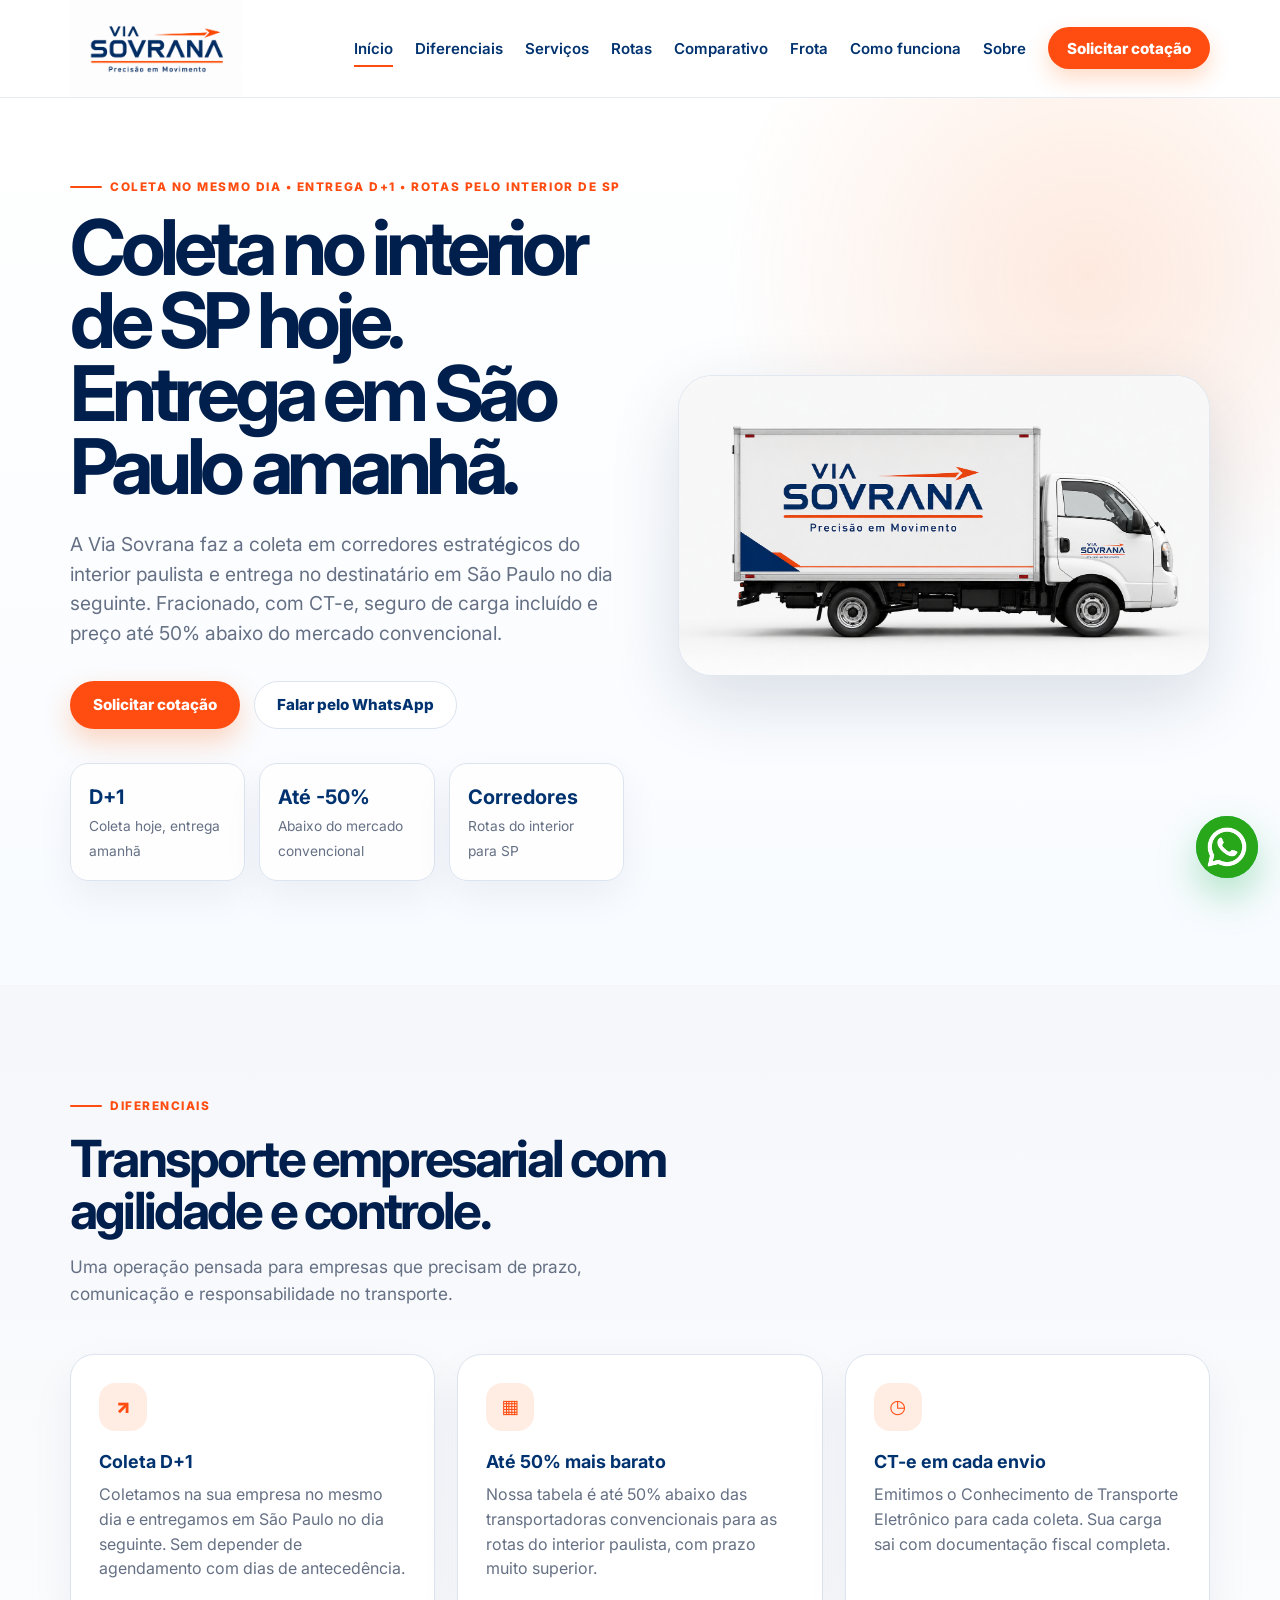
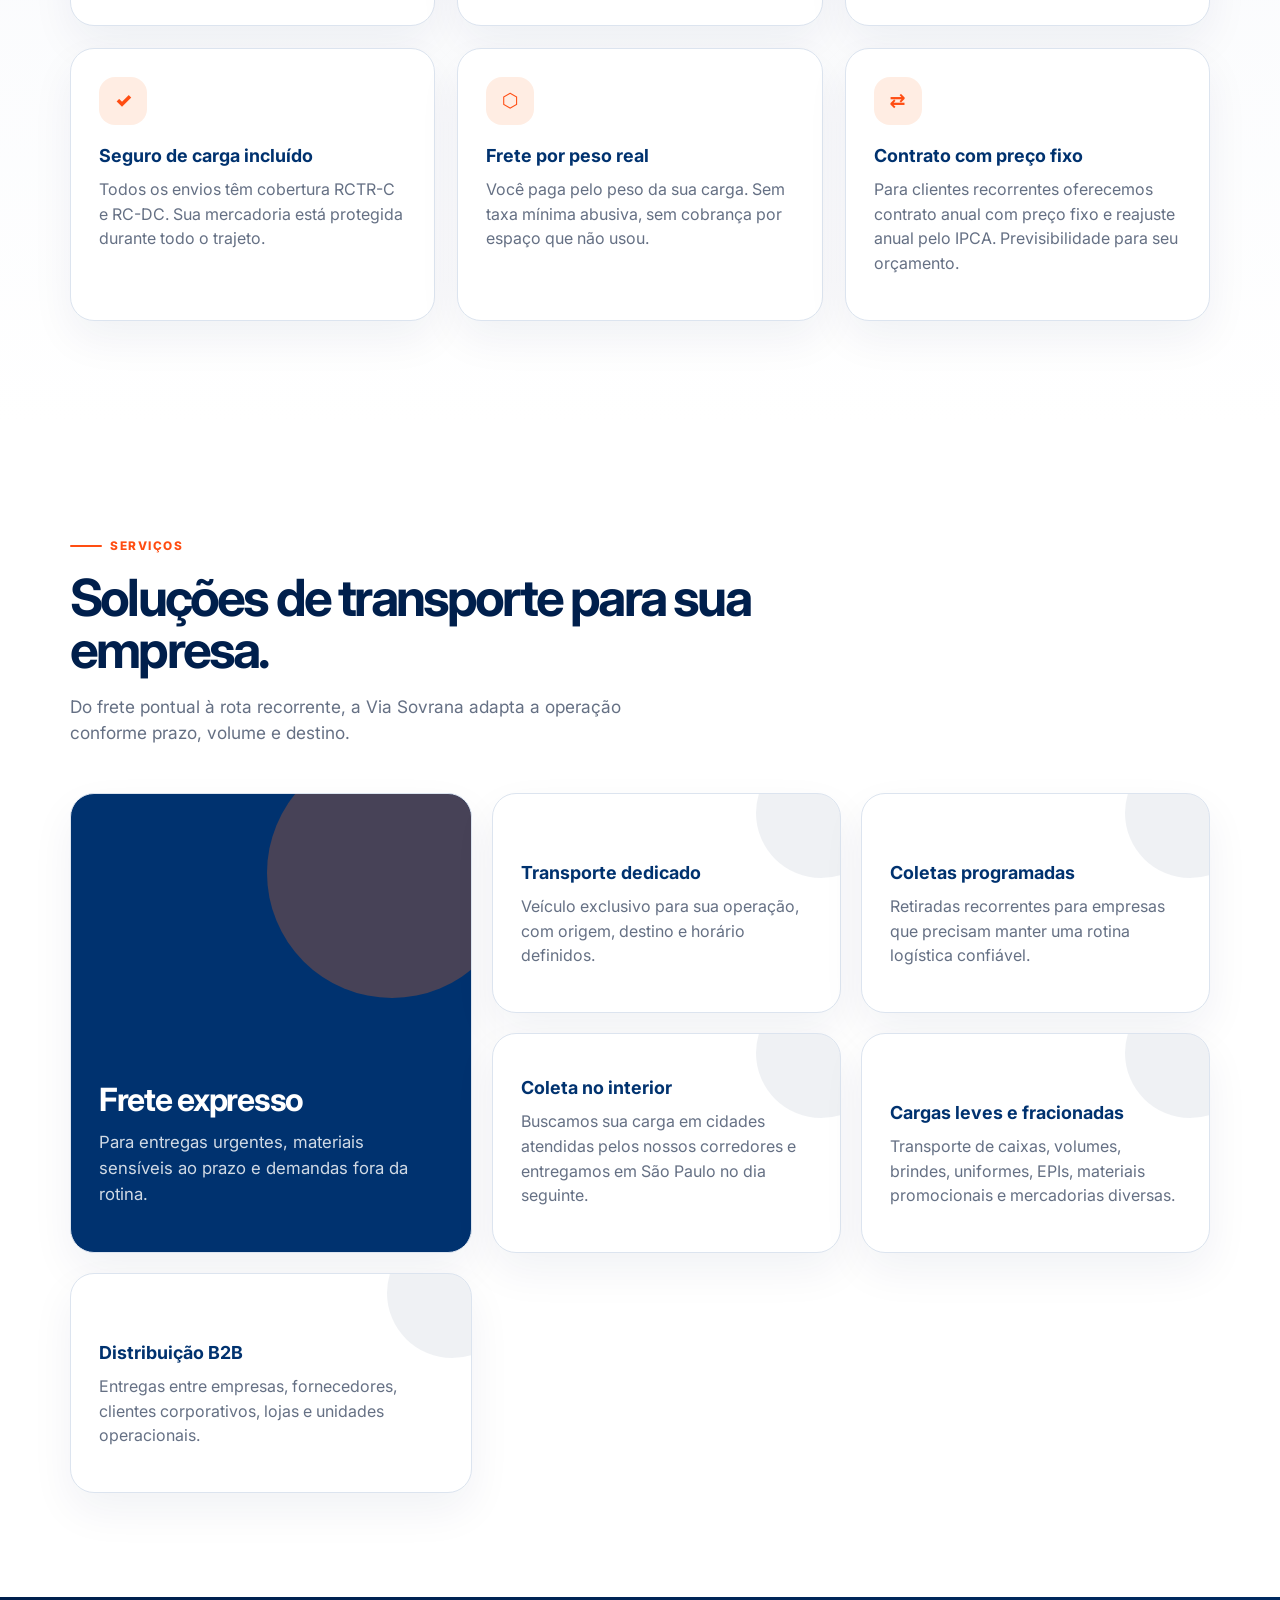
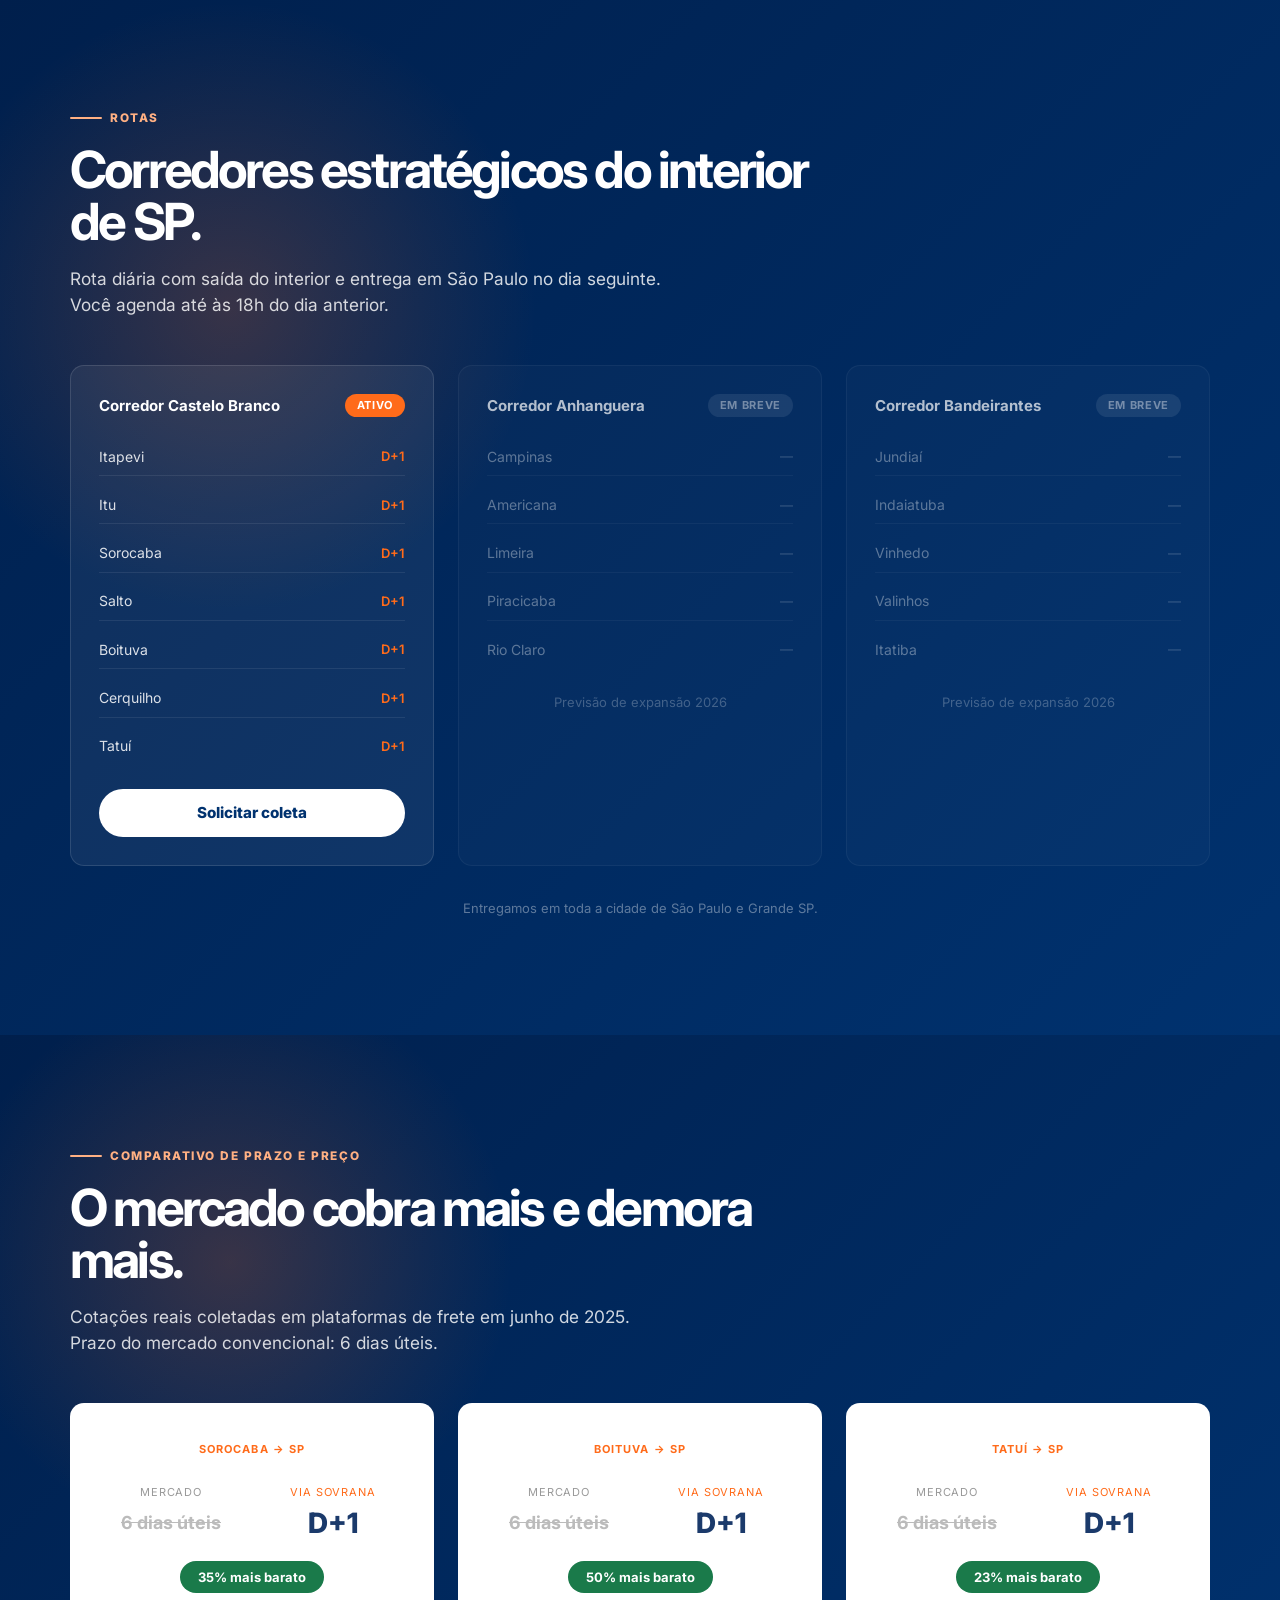
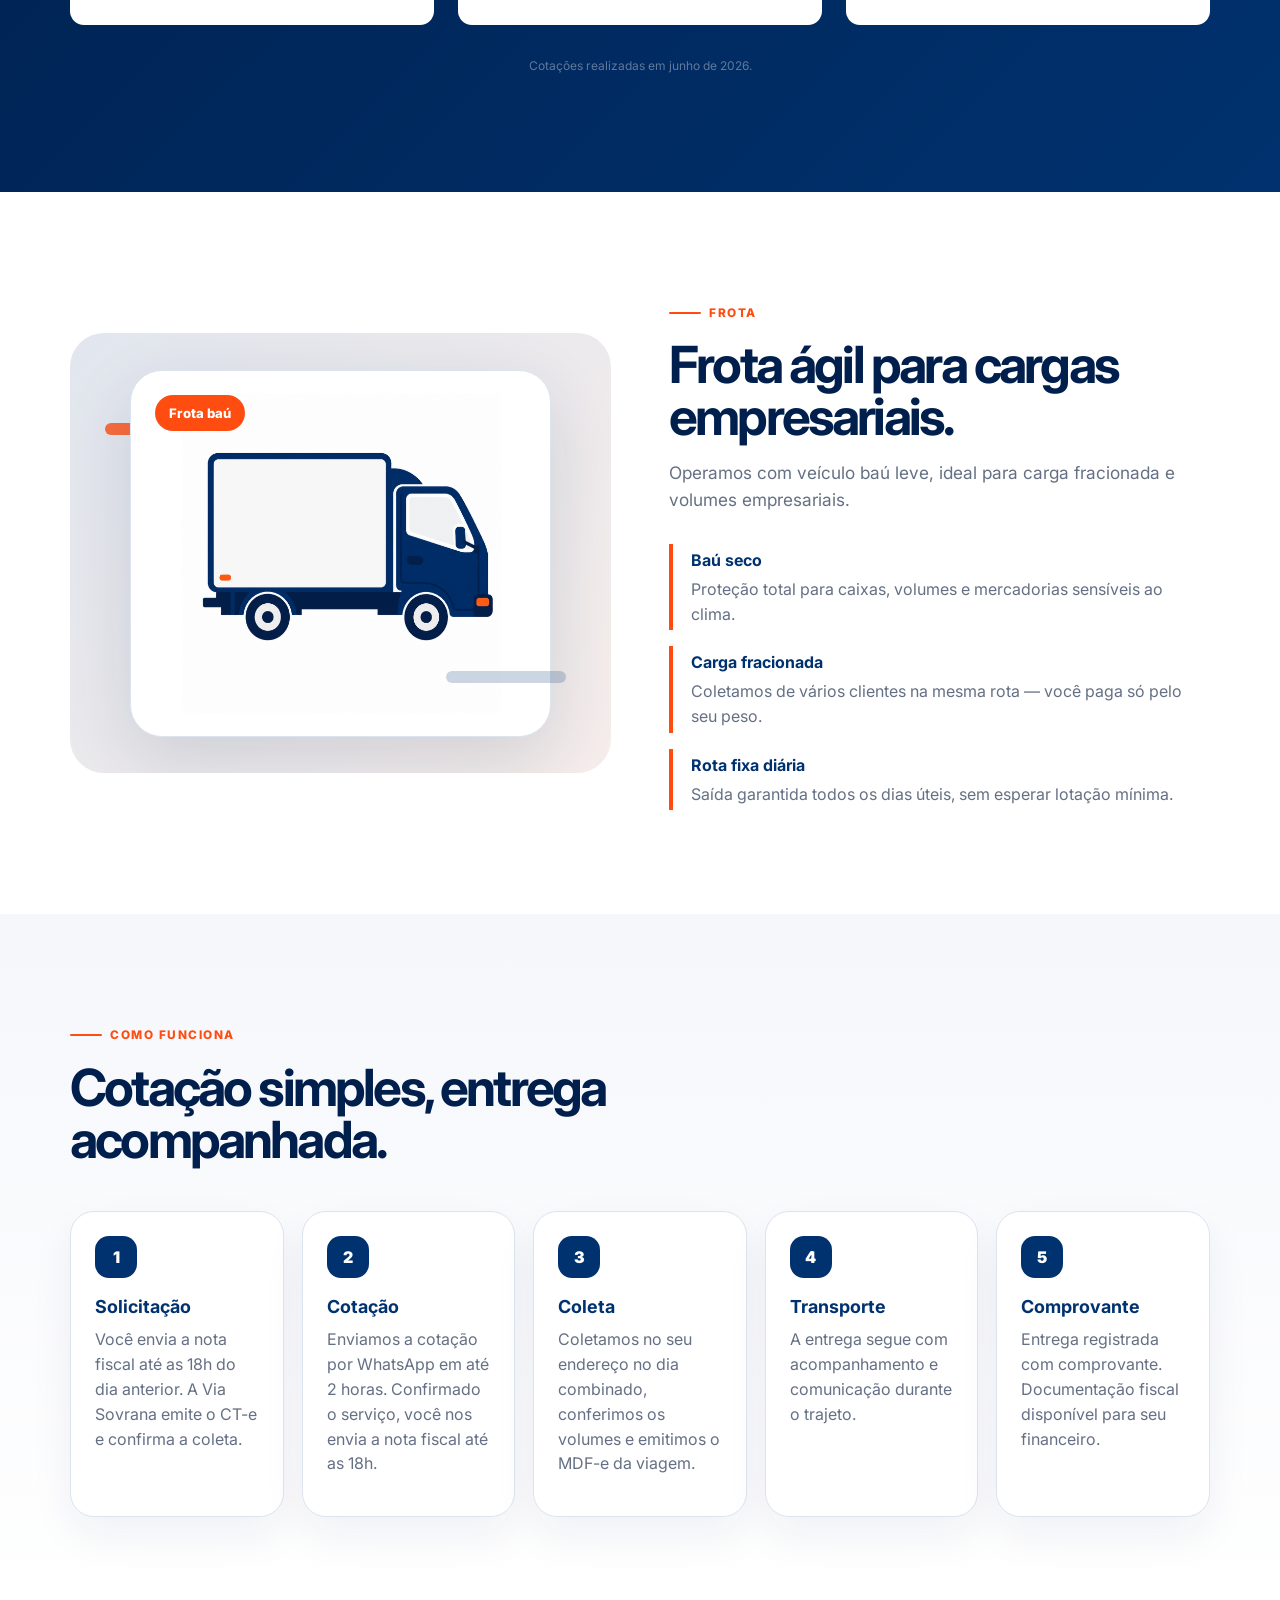
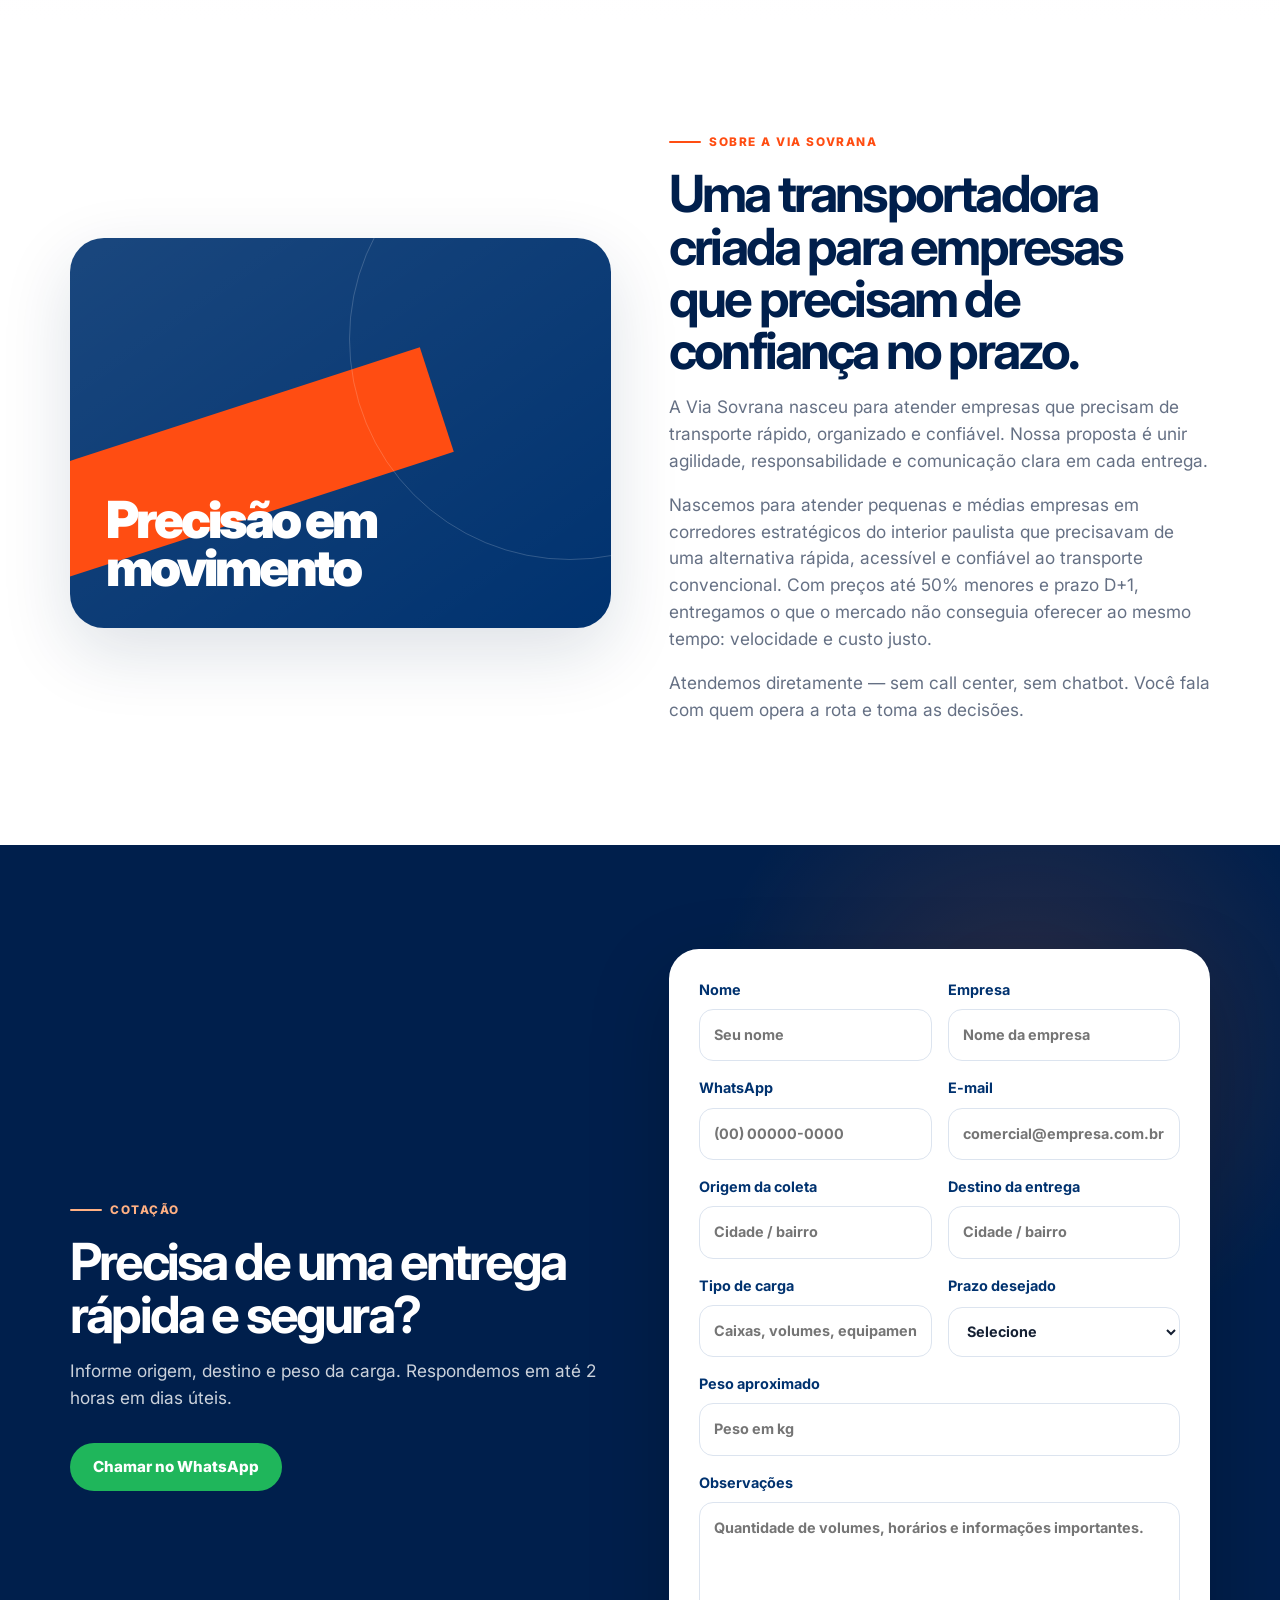
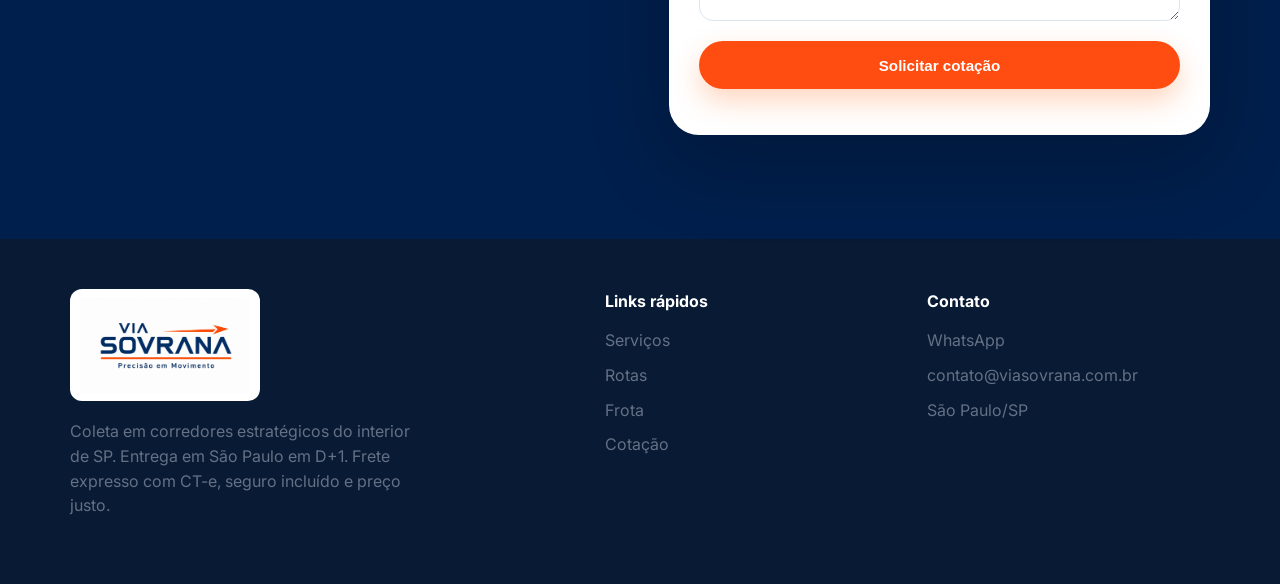
==== index.html @ ed0bf74b "Alteracoes" ====
<!DOCTYPE html>
<html lang="pt-BR">
<head>
  <meta charset="UTF-8" />
  <meta name="viewport" content="width=device-width, initial-scale=1.0" />
  <title>Via Sovrana Transportes | Precisão em movimento</title>
  <meta name="description" content="Coleta no interior de SP no mesmo dia e entrega em São Paulo em D+1. Frete fracionado com CT-e, seguro incluído e preço justo." />
  <link rel="preconnect" href="https://fonts.googleapis.com">
  <link rel="preconnect" href="https://fonts.gstatic.com" crossorigin>
  <link href="https://fonts.googleapis.com/css2?family=Inter:wght@400;500;600;700;800&display=swap" rel="stylesheet">
  <link rel="stylesheet" href="styles.css" />
</head>
<body>
  <header class="site-header" id="topo">
    <nav class="nav container" aria-label="Menu principal">
      <a class="brand" href="#inicio" aria-label="Via Sovrana - Início">
        <img class="brand-logo" src="src/logo.png" alt="Via Sovrana" width="1672" height="941" />
      </a>

      <button class="menu-toggle" id="menuToggle" aria-label="Abrir menu" aria-expanded="false">
        <span></span>
        <span></span>
        <span></span>
      </button>

      <div class="nav-links" id="navLinks">
        <a href="#inicio">Início</a>
        <a href="#diferenciais">Diferenciais</a>
        <a href="#servicos">Serviços</a>
        <a href="#rotas">Rotas</a>
        <a href="#comparativo">Comparativo</a>
        <a href="#frota">Frota</a>
        <a href="#funciona">Como funciona</a>
        <a href="#sobre">Sobre</a>
        <a class="btn btn-small" href="#cotacao">Solicitar cotação</a>
      </div>
    </nav>
  </header>

  <main>
    <section class="hero section" id="inicio">
      <div class="container hero-grid">
        <div class="hero-copy">
          <span class="eyebrow">Coleta no mesmo dia • Entrega D+1 • Rotas pelo interior de SP</span>
          <h1>Coleta no interior de SP hoje. Entrega em São Paulo amanhã.</h1>
          <p>
            A Via Sovrana faz a coleta em corredores estratégicos do interior paulista e entrega no destinatário em São Paulo no dia seguinte. Fracionado, com CT-e, seguro de carga incluído e preço até 50% abaixo do mercado convencional.
          </p>
          <div class="hero-actions">
            <a class="btn btn-primary" href="#cotacao">Solicitar cotação</a>
            <a class="btn btn-secondary" href="https://wa.me/5500000000000" target="_blank" rel="noopener">Falar pelo WhatsApp</a>
          </div>
          <div class="hero-stats" aria-label="Destaques da operação">
            <div>
              <strong>D+1</strong>
              <span>Coleta hoje, entrega amanhã</span>
            </div>
            <div>
              <strong>Até -50%</strong>
              <span>Abaixo do mercado convencional</span>
            </div>
            <div>
              <strong>Corredores</strong>
              <span>Rotas do interior para SP</span>
            </div>
          </div>
        </div>

        <div class="hero-visual" aria-label="Caminhão Via Sovrana">
          <div class="speed-line line-1"></div>
          <div class="speed-line line-2"></div>
          <div class="truck-photo-card">
            <img src="src/caminhao.png" alt="Caminhão baú Via Sovrana" width="1672" height="941" decoding="async" fetchpriority="high" />
          </div>
        </div>
      </div>
    </section>

    <section class="section soft-bg" id="diferenciais">
      <div class="container">
        <div class="section-heading">
          <span class="eyebrow">Diferenciais</span>
          <h2>Transporte empresarial com agilidade e controle.</h2>
          <p>Uma operação pensada para empresas que precisam de prazo, comunicação e responsabilidade no transporte.</p>
        </div>

        <div class="cards cards-3">
          <article class="card">
            <span class="icon">↗</span>
            <h3>Coleta D+1</h3>
            <p>Coletamos na sua empresa no mesmo dia e entregamos em São Paulo no dia seguinte. Sem depender de agendamento com dias de antecedência.</p>
          </article>
          <article class="card">
            <span class="icon">▦</span>
            <h3>Até 50% mais barato</h3>
            <p>Nossa tabela é até 50% abaixo das transportadoras convencionais para as rotas do interior paulista, com prazo muito superior.</p>
          </article>
          <article class="card">
            <span class="icon">◷</span>
            <h3>CT-e em cada envio</h3>
            <p>Emitimos o Conhecimento de Transporte Eletrônico para cada coleta. Sua carga sai com documentação fiscal completa.</p>
          </article>
          <article class="card">
            <span class="icon">✓</span>
            <h3>Seguro de carga incluído</h3>
            <p>Todos os envios têm cobertura RCTR-C e RC-DC. Sua mercadoria está protegida durante todo o trajeto.</p>
          </article>
          <article class="card">
            <span class="icon">⬡</span>
            <h3>Frete por peso real</h3>
            <p>Você paga pelo peso da sua carga. Sem taxa mínima abusiva, sem cobrança por espaço que não usou.</p>
          </article>
          <article class="card">
            <span class="icon">⇄</span>
            <h3>Contrato com preço fixo</h3>
            <p>Para clientes recorrentes oferecemos contrato anual com preço fixo e reajuste anual pelo IPCA. Previsibilidade para seu orçamento.</p>
          </article>
        </div>
      </div>
    </section>

    <section class="section" id="servicos">
      <div class="container">
        <div class="section-heading">
          <span class="eyebrow">Serviços</span>
          <h2>Soluções de transporte para sua empresa.</h2>
          <p>Do frete pontual à rota recorrente, a Via Sovrana adapta a operação conforme prazo, volume e destino.</p>
        </div>

        <div class="service-grid">
          <article class="service-card highlighted">
            <h3>Frete expresso</h3>
            <p>Para entregas urgentes, materiais sensíveis ao prazo e demandas fora da rotina.</p>
          </article>
          <article class="service-card">
            <h3>Transporte dedicado</h3>
            <p>Veículo exclusivo para sua operação, com origem, destino e horário definidos.</p>
          </article>
          <article class="service-card">
            <h3>Coletas programadas</h3>
            <p>Retiradas recorrentes para empresas que precisam manter uma rotina logística confiável.</p>
          </article>
          <article class="service-card">
            <h3>Coleta no interior</h3>
            <p>Buscamos sua carga em cidades atendidas pelos nossos corredores e entregamos em São Paulo no dia seguinte.</p>
          </article>
          <article class="service-card">
            <h3>Cargas leves e fracionadas</h3>
            <p>Transporte de caixas, volumes, brindes, uniformes, EPIs, materiais promocionais e mercadorias diversas.</p>
          </article>
          <article class="service-card">
            <h3>Distribuição B2B</h3>
            <p>Entregas entre empresas, fornecedores, clientes corporativos, lojas e unidades operacionais.</p>
          </article>
        </div>
      </div>
    </section>

    <section class="section navy-section" id="rotas">
      <div class="container">
        <div class="section-heading">
          <span class="eyebrow light">Rotas</span>
          <h2>Corredores estratégicos do interior de SP.</h2>
          <p>Rota diária com saída do interior e entrega em São Paulo no dia seguinte.<br>Você agenda até às 18h do dia anterior.</p>
        </div>

        <div style="display: grid; grid-template-columns: repeat(3, 1fr); gap: 1.5rem; margin-top: 2.5rem;">
          <div style="background: rgba(255,255,255,0.06); border: 1px solid rgba(255,255,255,0.12); border-radius: 14px; padding: 1.75rem;">
            <div style="display: flex; align-items: center; justify-content: space-between; margin-bottom: 1.25rem;">
              <strong style="color: #fff; font-size: 15px;">Corredor Castelo Branco</strong>
              <span style="background: #FF6B1A; color: #fff; font-size: 11px; font-weight: 700; padding: 3px 12px; border-radius: 20px; text-transform: uppercase; letter-spacing: 0.06em;">Ativo</span>
            </div>
            <div style="display: flex; flex-direction: column; gap: 0.6rem;">
              <div style="display: flex; justify-content: space-between; align-items: center; padding: 0.5rem 0; border-bottom: 1px solid rgba(255,255,255,0.08);">
                <span style="color: rgba(255,255,255,0.85); font-size: 14px;">Itapevi</span>
                <span style="color: #FF6B1A; font-size: 13px; font-weight: 600;">D+1</span>
              </div>
              <div style="display: flex; justify-content: space-between; align-items: center; padding: 0.5rem 0; border-bottom: 1px solid rgba(255,255,255,0.08);">
                <span style="color: rgba(255,255,255,0.85); font-size: 14px;">Itu</span>
                <span style="color: #FF6B1A; font-size: 13px; font-weight: 600;">D+1</span>
              </div>
              <div style="display: flex; justify-content: space-between; align-items: center; padding: 0.5rem 0; border-bottom: 1px solid rgba(255,255,255,0.08);">
                <span style="color: rgba(255,255,255,0.85); font-size: 14px;">Sorocaba</span>
                <span style="color: #FF6B1A; font-size: 13px; font-weight: 600;">D+1</span>
              </div>
              <div style="display: flex; justify-content: space-between; align-items: center; padding: 0.5rem 0; border-bottom: 1px solid rgba(255,255,255,0.08);">
                <span style="color: rgba(255,255,255,0.85); font-size: 14px;">Salto</span>
                <span style="color: #FF6B1A; font-size: 13px; font-weight: 600;">D+1</span>
              </div>
              <div style="display: flex; justify-content: space-between; align-items: center; padding: 0.5rem 0; border-bottom: 1px solid rgba(255,255,255,0.08);">
                <span style="color: rgba(255,255,255,0.85); font-size: 14px;">Boituva</span>
                <span style="color: #FF6B1A; font-size: 13px; font-weight: 600;">D+1</span>
              </div>
              <div style="display: flex; justify-content: space-between; align-items: center; padding: 0.5rem 0; border-bottom: 1px solid rgba(255,255,255,0.08);">
                <span style="color: rgba(255,255,255,0.85); font-size: 14px;">Cerquilho</span>
                <span style="color: #FF6B1A; font-size: 13px; font-weight: 600;">D+1</span>
              </div>
              <div style="display: flex; justify-content: space-between; align-items: center; padding: 0.5rem 0;">
                <span style="color: rgba(255,255,255,0.85); font-size: 14px;">Tatuí</span>
                <span style="color: #FF6B1A; font-size: 13px; font-weight: 600;">D+1</span>
              </div>
            </div>
            <a class="btn btn-light" href="#cotacao" style="display: flex; text-align: center; margin-top: 1.5rem; width: 100%;">Solicitar coleta</a>
          </div>

          <div style="background: rgba(255,255,255,0.03); border: 1px solid rgba(255,255,255,0.07); border-radius: 14px; padding: 1.75rem; opacity: 0.7;">
            <div style="display: flex; align-items: center; justify-content: space-between; margin-bottom: 1.25rem;">
              <strong style="color: #fff; font-size: 15px;">Corredor Anhanguera</strong>
              <span style="background: rgba(255,255,255,0.12); color: rgba(255,255,255,0.6); font-size: 11px; font-weight: 700; padding: 3px 12px; border-radius: 20px; text-transform: uppercase; letter-spacing: 0.06em;">Em breve</span>
            </div>
            <div style="display: flex; flex-direction: column; gap: 0.6rem;">
              <div style="display: flex; justify-content: space-between; align-items: center; padding: 0.5rem 0; border-bottom: 1px solid rgba(255,255,255,0.06);">
                <span style="color: rgba(255,255,255,0.5); font-size: 14px;">Campinas</span>
                <span style="color: rgba(255,255,255,0.3); font-size: 13px;">—</span>
              </div>
              <div style="display: flex; justify-content: space-between; align-items: center; padding: 0.5rem 0; border-bottom: 1px solid rgba(255,255,255,0.06);">
                <span style="color: rgba(255,255,255,0.5); font-size: 14px;">Americana</span>
                <span style="color: rgba(255,255,255,0.3); font-size: 13px;">—</span>
              </div>
              <div style="display: flex; justify-content: space-between; align-items: center; padding: 0.5rem 0; border-bottom: 1px solid rgba(255,255,255,0.06);">
                <span style="color: rgba(255,255,255,0.5); font-size: 14px;">Limeira</span>
                <span style="color: rgba(255,255,255,0.3); font-size: 13px;">—</span>
              </div>
              <div style="display: flex; justify-content: space-between; align-items: center; padding: 0.5rem 0; border-bottom: 1px solid rgba(255,255,255,0.06);">
                <span style="color: rgba(255,255,255,0.5); font-size: 14px;">Piracicaba</span>
                <span style="color: rgba(255,255,255,0.3); font-size: 13px;">—</span>
              </div>
              <div style="display: flex; justify-content: space-between; align-items: center; padding: 0.5rem 0;">
                <span style="color: rgba(255,255,255,0.5); font-size: 14px;">Rio Claro</span>
                <span style="color: rgba(255,255,255,0.3); font-size: 13px;">—</span>
              </div>
            </div>
            <div style="margin-top: 1.5rem; text-align: center; color: rgba(255,255,255,0.35); font-size: 13px;">
              Previsão de expansão 2026
            </div>
          </div>

          <div style="background: rgba(255,255,255,0.03); border: 1px solid rgba(255,255,255,0.07); border-radius: 14px; padding: 1.75rem; opacity: 0.7;">
            <div style="display: flex; align-items: center; justify-content: space-between; margin-bottom: 1.25rem;">
              <strong style="color: #fff; font-size: 15px;">Corredor Bandeirantes</strong>
              <span style="background: rgba(255,255,255,0.12); color: rgba(255,255,255,0.6); font-size: 11px; font-weight: 700; padding: 3px 12px; border-radius: 20px; text-transform: uppercase; letter-spacing: 0.06em;">Em breve</span>
            </div>
            <div style="display: flex; flex-direction: column; gap: 0.6rem;">
              <div style="display: flex; justify-content: space-between; align-items: center; padding: 0.5rem 0; border-bottom: 1px solid rgba(255,255,255,0.06);">
                <span style="color: rgba(255,255,255,0.5); font-size: 14px;">Jundiaí</span>
                <span style="color: rgba(255,255,255,0.3); font-size: 13px;">—</span>
              </div>
              <div style="display: flex; justify-content: space-between; align-items: center; padding: 0.5rem 0; border-bottom: 1px solid rgba(255,255,255,0.06);">
                <span style="color: rgba(255,255,255,0.5); font-size: 14px;">Indaiatuba</span>
                <span style="color: rgba(255,255,255,0.3); font-size: 13px;">—</span>
              </div>
              <div style="display: flex; justify-content: space-between; align-items: center; padding: 0.5rem 0; border-bottom: 1px solid rgba(255,255,255,0.06);">
                <span style="color: rgba(255,255,255,0.5); font-size: 14px;">Vinhedo</span>
                <span style="color: rgba(255,255,255,0.3); font-size: 13px;">—</span>
              </div>
              <div style="display: flex; justify-content: space-between; align-items: center; padding: 0.5rem 0; border-bottom: 1px solid rgba(255,255,255,0.06);">
                <span style="color: rgba(255,255,255,0.5); font-size: 14px;">Valinhos</span>
                <span style="color: rgba(255,255,255,0.3); font-size: 13px;">—</span>
              </div>
              <div style="display: flex; justify-content: space-between; align-items: center; padding: 0.5rem 0;">
                <span style="color: rgba(255,255,255,0.5); font-size: 14px;">Itatiba</span>
                <span style="color: rgba(255,255,255,0.3); font-size: 13px;">—</span>
              </div>
            </div>
            <div style="margin-top: 1.5rem; text-align: center; color: rgba(255,255,255,0.35); font-size: 13px;">
              Previsão de expansão 2026
            </div>
          </div>
        </div>

        <p style="margin-top: 2rem; text-align: center; color: rgba(255,255,255,0.45); font-size: 13px;">
          Entregamos em toda a cidade de São Paulo e Grande SP.
        </p>
      </div>
    </section>

    <section class="section navy-section" id="comparativo">
      <div class="container">
        <div class="section-heading">
          <span class="eyebrow light">Comparativo de prazo e preço</span>
          <h2>O mercado cobra mais e demora mais.</h2>
          <p>Cotações reais coletadas em plataformas de frete em junho de 2025.<br>Prazo do mercado convencional: 6 dias úteis.</p>
        </div>

        <div style="display: grid; grid-template-columns: repeat(3, 1fr); gap: 1.5rem; margin-top: 2.5rem;">

          <article style="background: #fff; border-radius: 14px; padding: 2rem 1.75rem; text-align: center;">
            <span style="font-size: 11px; color: #FF6B1A; font-weight: 700; text-transform: uppercase; letter-spacing: 0.1em;">
              Sorocaba → SP
            </span>
            <div style="display: grid; grid-template-columns: 1fr 1fr; gap: 1rem; margin: 1.5rem 0;">
              <div>
                <div style="font-size: 11px; color: #999; text-transform: uppercase; letter-spacing: 0.08em; margin-bottom: 8px;">Mercado</div>
                <div style="font-size: 18px; font-weight: 700; color: #bbb; text-decoration: line-through;">6 dias úteis</div>
              </div>
              <div>
                <div style="font-size: 11px; color: #FF6B1A; text-transform: uppercase; letter-spacing: 0.08em; margin-bottom: 8px;">Via Sovrana</div>
                <div style="font-size: 28px; font-weight: 800; color: #1B3A6B; line-height: 1;">D+1</div>
              </div>
            </div>
            <span style="display: inline-block; background: #1a7a4a; color: #fff; font-size: 13px; font-weight: 700; padding: 6px 18px; border-radius: 20px;">
              35% mais barato
            </span>
          </article>

          <article style="background: #fff; border-radius: 14px; padding: 2rem 1.75rem; text-align: center;">
            <span style="font-size: 11px; color: #FF6B1A; font-weight: 700; text-transform: uppercase; letter-spacing: 0.1em;">
              Boituva → SP
            </span>
            <div style="display: grid; grid-template-columns: 1fr 1fr; gap: 1rem; margin: 1.5rem 0;">
              <div>
                <div style="font-size: 11px; color: #999; text-transform: uppercase; letter-spacing: 0.08em; margin-bottom: 8px;">Mercado</div>
                <div style="font-size: 18px; font-weight: 700; color: #bbb; text-decoration: line-through;">6 dias úteis</div>
              </div>
              <div>
                <div style="font-size: 11px; color: #FF6B1A; text-transform: uppercase; letter-spacing: 0.08em; margin-bottom: 8px;">Via Sovrana</div>
                <div style="font-size: 28px; font-weight: 800; color: #1B3A6B; line-height: 1;">D+1</div>
              </div>
            </div>
            <span style="display: inline-block; background: #1a7a4a; color: #fff; font-size: 13px; font-weight: 700; padding: 6px 18px; border-radius: 20px;">
              50% mais barato
            </span>
          </article>

          <article style="background: #fff; border-radius: 14px; padding: 2rem 1.75rem; text-align: center;">
            <span style="font-size: 11px; color: #FF6B1A; font-weight: 700; text-transform: uppercase; letter-spacing: 0.1em;">
              Tatuí → SP
            </span>
            <div style="display: grid; grid-template-columns: 1fr 1fr; gap: 1rem; margin: 1.5rem 0;">
              <div>
                <div style="font-size: 11px; color: #999; text-transform: uppercase; letter-spacing: 0.08em; margin-bottom: 8px;">Mercado</div>
                <div style="font-size: 18px; font-weight: 700; color: #bbb; text-decoration: line-through;">6 dias úteis</div>
              </div>
              <div>
                <div style="font-size: 11px; color: #FF6B1A; text-transform: uppercase; letter-spacing: 0.08em; margin-bottom: 8px;">Via Sovrana</div>
                <div style="font-size: 28px; font-weight: 800; color: #1B3A6B; line-height: 1;">D+1</div>
              </div>
            </div>
            <span style="display: inline-block; background: #1a7a4a; color: #fff; font-size: 13px; font-weight: 700; padding: 6px 18px; border-radius: 20px;">
              23% mais barato
            </span>
          </article>

        </div>

        <p style="margin-top: 2rem; text-align: center; color: rgba(255,255,255,.45); font-size: 12px;">
          Cotações realizadas em junho de 2026.
        </p>
      </div>
    </section>

    <section class="section" id="frota">
      <div class="container split-grid">
        <div class="fleet-visual">
          <div class="fleet-card">
            <span class="fleet-label">Frota baú</span>
            <img class="fleet-icon" src="src/icone-bau.png" alt="Ícone de caminhão baú" width="1262" height="1262" loading="lazy" decoding="async" />
          </div>
        </div>

        <div>
          <span class="eyebrow">Frota</span>
          <h2>Frota ágil para cargas empresariais.</h2>
          <p>
            Operamos com veículo baú leve, ideal para carga fracionada e volumes empresariais.
          </p>

          <div class="feature-list">
            <div>
              <strong>Baú seco</strong>
              <span>Proteção total para caixas, volumes e mercadorias sensíveis ao clima.</span>
            </div>
            <div>
              <strong>Carga fracionada</strong>
              <span>Coletamos de vários clientes na mesma rota — você paga só pelo seu peso.</span>
            </div>
            <div>
              <strong>Rota fixa diária</strong>
              <span>Saída garantida todos os dias úteis, sem esperar lotação mínima.</span>
            </div>
          </div>
        </div>
      </div>
    </section>

    <section class="section soft-bg" id="funciona">
      <div class="container">
        <div class="section-heading">
          <span class="eyebrow">Como funciona</span>
          <h2>Cotação simples, entrega acompanhada.</h2>
        </div>

        <div class="steps">
          <article>
            <span>1</span>
            <h3>Solicitação</h3>
            <p>Você envia a nota fiscal até as 18h do dia anterior. A Via Sovrana emite o CT-e e confirma a coleta.</p>
          </article>
          <article>
            <span>2</span>
            <h3>Cotação</h3>
            <p>Enviamos a cotação por WhatsApp em até 2 horas. Confirmado o serviço, você nos envia a nota fiscal até as 18h.</p>
          </article>
          <article>
            <span>3</span>
            <h3>Coleta</h3>
            <p>Coletamos no seu endereço no dia combinado, conferimos os volumes e emitimos o MDF-e da viagem.</p>
          </article>
          <article>
            <span>4</span>
            <h3>Transporte</h3>
            <p>A entrega segue com acompanhamento e comunicação durante o trajeto.</p>
          </article>
          <article>
            <span>5</span>
            <h3>Comprovante</h3>
            <p>Entrega registrada com comprovante. Documentação fiscal disponível para seu financeiro.</p>
          </article>
        </div>
      </div>
    </section>

    <section class="section" id="sobre">
      <div class="container about-grid">
        <div class="about-card">
          <span>Precisão em movimento</span>
        </div>
        <div>
          <span class="eyebrow">Sobre a Via Sovrana</span>
          <h2>Uma transportadora criada para empresas que precisam de confiança no prazo.</h2>
          <p>
            A Via Sovrana nasceu para atender empresas que precisam de transporte rápido, organizado e confiável. Nossa proposta é unir agilidade, responsabilidade e comunicação clara em cada entrega.
          </p>
          <p>
            Nascemos para atender pequenas e médias empresas em corredores estratégicos do interior paulista que precisavam de uma alternativa rápida, acessível e confiável ao transporte convencional. Com preços até 50% menores e prazo D+1, entregamos o que o mercado não conseguia oferecer ao mesmo tempo: velocidade e custo justo.
          </p>
          <p>
            Atendemos diretamente — sem call center, sem chatbot. Você fala com quem opera a rota e toma as decisões.
          </p>
        </div>
      </div>
    </section>

    <section class="section cta-section" id="cotacao">
      <div class="container cta-grid">
        <div class="cta-copy">
          <span class="eyebrow light">Cotação</span>
          <h2>Precisa de uma entrega rápida e segura?</h2>
          <p>Informe origem, destino e peso da carga. Respondemos em até 2 horas em dias úteis.</p>
          <a class="btn btn-whatsapp" href="https://wa.me/5500000000000" target="_blank" rel="noopener">Chamar no WhatsApp</a>
        </div>

        <form class="quote-form" id="quoteForm">
          <div class="form-row">
            <label>
              Nome
              <input type="text" name="nome" placeholder="Seu nome" required>
            </label>
            <label>
              Empresa
              <input type="text" name="empresa" placeholder="Nome da empresa">
            </label>
          </div>

          <div class="form-row">
            <label>
              WhatsApp
              <input type="tel" name="whatsapp" placeholder="(00) 00000-0000" required>
            </label>
            <label>
              E-mail
              <input type="email" name="email" placeholder="comercial@empresa.com.br">
            </label>
          </div>

          <div class="form-row">
            <label>
              Origem da coleta
              <input type="text" name="origem" placeholder="Cidade / bairro" required>
            </label>
            <label>
              Destino da entrega
              <input type="text" name="destino" placeholder="Cidade / bairro" required>
            </label>
          </div>

          <div class="form-row">
            <label>
              Tipo de carga
              <input type="text" name="carga" placeholder="Caixas, volumes, equipamentos...">
            </label>
            <label>
              Prazo desejado
              <select name="prazo">
                <option value="">Selecione</option>
                <option>D+1 (coleta hoje, entrega amanhã)</option>
                <option>Coleta programada recorrente</option>
                <option>Contrato mensal</option>
                <option>Outro</option>
              </select>
            </label>
          </div>

          <label>
            Peso aproximado
            <input type="number" name="peso" placeholder="Peso em kg" min="0" step="0.1">
          </label>

          <label>
            Observações
            <textarea name="observacoes" rows="4" placeholder="Quantidade de volumes, horários e informações importantes."></textarea>
          </label>

          <button class="btn btn-primary form-button" type="submit">Solicitar cotação</button>
          <p class="form-message" id="formMessage" role="status" aria-live="polite"></p>
        </form>
      </div>
    </section>
  </main>

  <footer class="footer">
    <div class="container footer-grid">
      <div>
        <a class="brand footer-brand" href="#inicio">
          <img class="brand-logo brand-logo-footer" src="src/logo.png" alt="Via Sovrana" width="1672" height="941" loading="lazy" decoding="async" />
        </a>
        <p>Coleta em corredores estratégicos do interior de SP. Entrega em São Paulo em D+1. Frete expresso com CT-e, seguro incluído e preço justo.</p>
      </div>

      <div>
        <strong>Links rápidos</strong>
        <a href="#servicos">Serviços</a>
        <a href="#rotas">Rotas</a>
        <a href="#frota">Frota</a>
        <a href="#cotacao">Cotação</a>
      </div>

      <div>
        <strong>Contato</strong>
        <a href="https://wa.me/5500000000000" target="_blank" rel="noopener">WhatsApp</a>
        <a href="mailto:contato@viasovrana.com.br">contato@viasovrana.com.br</a>
        <span>São Paulo/SP</span>
      </div>
    </div>
  </footer>

  <a class="whatsapp-float" href="https://wa.me/5500000000000" target="_blank" rel="noopener" aria-label="Falar pelo WhatsApp">
    <img src="src/wpp.png" alt="" width="64" height="64" loading="lazy" decoding="async" />
  </a>

  <script src="script.js"></script>
</body>
</html>
---- styles.css ----
:root {
  --navy: #00326f;
  --navy-dark: #001f4c;
  --orange: #ff4d12;
  --orange-dark: #d93d08;
  --white: #ffffff;
  --soft: #f5f7fb;
  --soft-2: #eef3f9;
  --text: #152033;
  --muted: #657084;
  --line: #dce4ef;
  --shadow: 0 24px 70px rgba(16, 41, 79, .14);
  --radius: 24px;
}

* {
  box-sizing: border-box;
}

html {
  scroll-behavior: smooth;
  scroll-padding-top: 92px;
}

body {
  margin: 0;
  font-family: "Inter", system-ui, -apple-system, BlinkMacSystemFont, "Segoe UI", sans-serif;
  color: var(--text);
  background: var(--white);
  line-height: 1.55;
}

a {
  color: inherit;
  text-decoration: none;
}

.container {
  width: min(1140px, calc(100% - 40px));
  margin: 0 auto;
}

.site-header {
  position: sticky;
  top: 0;
  z-index: 50;
  background: rgba(255, 255, 255, .88);
  backdrop-filter: blur(16px);
  border-bottom: 1px solid rgba(220, 228, 239, .75);
  transition: box-shadow .25s ease, background .25s ease;
}

.site-header.scrolled {
  box-shadow: 0 12px 30px rgba(16, 41, 79, .08);
  background: rgba(255, 255, 255, .96);
}

.nav {
  min-height: 78px;
  display: flex;
  align-items: center;
  justify-content: space-between;
  gap: 28px;
}

.brand {
  display: inline-flex;
  align-items: center;
  flex: 0 0 auto;
}

.brand-logo {
  display: block;
  width: 172px;
  height: auto;
  object-fit: contain;
}

.nav-links {
  display: flex;
  align-items: center;
  gap: 22px;
  font-size: .94rem;
  font-weight: 600;
  color: var(--navy);
}

.nav-links a:not(.btn) {
  position: relative;
}

.nav-links a:not(.btn)::after {
  content: "";
  position: absolute;
  left: 0;
  bottom: -7px;
  width: 0;
  height: 2px;
  background: var(--orange);
  transition: width .2s ease;
}

.nav-links a:not(.btn):hover::after,
.nav-links a.active:not(.btn)::after {
  width: 100%;
}

.menu-toggle {
  display: none;
  width: 46px;
  height: 46px;
  border: 1px solid var(--line);
  border-radius: 14px;
  background: var(--white);
  cursor: pointer;
  padding: 10px;
}

.menu-toggle span {
  display: block;
  height: 2px;
  background: var(--navy);
  margin: 5px 0;
  border-radius: 999px;
  transition: transform .2s ease, opacity .2s ease;
}

.menu-toggle.open span:nth-child(1) {
  transform: translateY(7px) rotate(45deg);
}

.menu-toggle.open span:nth-child(2) {
  opacity: 0;
}

.menu-toggle.open span:nth-child(3) {
  transform: translateY(-7px) rotate(-45deg);
}

.section {
  padding: 104px 0;
}

.soft-bg {
  background: linear-gradient(180deg, var(--soft), #fff);
}

.hero {
  min-height: calc(100vh - 78px);
  display: flex;
  align-items: center;
  padding-top: 72px;
  background:
    radial-gradient(circle at 85% 20%, rgba(255, 107, 26, .14), transparent 28%),
    linear-gradient(180deg, #fff 0%, #f8fbff 100%);
  overflow: hidden;
}

.hero-grid {
  display: grid;
  grid-template-columns: 1.02fr .98fr;
  gap: 54px;
  align-items: center;
}

.eyebrow {
  display: inline-flex;
  align-items: center;
  gap: 8px;
  color: var(--orange);
  font-weight: 800;
  text-transform: uppercase;
  font-size: .74rem;
  letter-spacing: .13em;
  margin-bottom: 16px;
}

.eyebrow::before {
  content: "";
  width: 32px;
  height: 2px;
  background: currentColor;
  border-radius: 999px;
}

.eyebrow.light {
  color: #ffb083;
}

h1,
h2,
h3,
p {
  margin-top: 0;
}

h1 {
  font-size: clamp(2.9rem, 6vw, 5.7rem);
  line-height: .95;
  letter-spacing: -.07em;
  color: var(--navy-dark);
  margin-bottom: 26px;
}

h2 {
  font-size: clamp(2.1rem, 4vw, 3.4rem);
  line-height: 1.02;
  letter-spacing: -.055em;
  color: var(--navy-dark);
  margin-bottom: 18px;
}

h3 {
  font-size: 1.12rem;
  line-height: 1.2;
  color: var(--navy);
  margin-bottom: 10px;
}

.hero-copy p,
.section-heading p,
.split-grid p,
.about-grid p,
.cta-copy p,
.routes-grid p {
  color: var(--muted);
  font-size: 1.08rem;
  max-width: 620px;
}

.hero-copy p {
  font-size: 1.2rem;
  margin-bottom: 32px;
}

.hero-actions {
  display: flex;
  gap: 14px;
  flex-wrap: wrap;
  margin-bottom: 34px;
}

.btn {
  display: inline-flex;
  align-items: center;
  justify-content: center;
  min-height: 48px;
  padding: 0 22px;
  border-radius: 999px;
  border: 1px solid transparent;
  font-weight: 800;
  font-size: .95rem;
  transition: transform .18s ease, box-shadow .18s ease, background .18s ease;
  cursor: pointer;
}

.btn:hover {
  transform: translateY(-2px);
}

.btn-primary {
  background: var(--orange);
  color: var(--white);
  box-shadow: 0 12px 28px rgba(255, 107, 26, .28);
}

.btn-primary:hover {
  background: var(--orange-dark);
}

.btn-secondary {
  background: var(--white);
  color: var(--navy);
  border-color: var(--line);
}

.btn-light {
  background: var(--white);
  color: var(--navy);
  margin-top: 18px;
}

.btn-small {
  min-height: 42px;
  padding: 0 18px;
  background: var(--orange);
  color: var(--white);
  box-shadow: 0 10px 22px rgba(255, 107, 26, .24);
}

.btn-whatsapp {
  background: #1fb65b;
  color: var(--white);
  margin-top: 14px;
}

.hero-stats {
  display: grid;
  grid-template-columns: repeat(3, 1fr);
  gap: 14px;
  max-width: 620px;
}

.hero-stats div {
  background: rgba(255, 255, 255, .86);
  border: 1px solid var(--line);
  border-radius: 18px;
  padding: 18px;
  box-shadow: 0 16px 38px rgba(16, 41, 79, .06);
}

.hero-stats strong {
  display: block;
  color: var(--navy);
  font-size: 1.25rem;
}

.hero-stats span {
  color: var(--muted);
  font-size: .86rem;
}

.hero-visual {
  position: relative;
  min-height: 520px;
  display: flex;
  align-items: center;
  justify-content: flex-end;
}

.truck-card {
  width: min(100%, 560px);
  min-height: 380px;
  border-radius: 42px;
  background:
    linear-gradient(135deg, rgba(27, 58, 107, .08), rgba(255, 255, 255, .9)),
    #fff;
  box-shadow: var(--shadow);
  position: relative;
  overflow: hidden;
  border: 1px solid rgba(220, 228, 239, .8);
}

.truck-photo-card {
  width: min(100%, 620px);
  margin-right: 0;
  border-radius: 34px;
  background: var(--white);
  box-shadow: var(--shadow);
  position: relative;
  overflow: hidden;
  border: 1px solid rgba(220, 228, 239, .85);
}

.truck-photo-card::after {
  content: "";
  position: absolute;
  left: 8%;
  right: 8%;
  bottom: 8%;
  height: 20px;
  border-radius: 999px;
  background: rgba(0, 31, 76, .16);
  filter: blur(14px);
}

.truck-photo-card img {
  display: block;
  width: 100%;
  height: auto;
  position: relative;
  z-index: 1;
}

.truck-card::before {
  content: "";
  position: absolute;
  inset: auto -80px -145px -80px;
  height: 240px;
  background: var(--navy);
  border-radius: 50% 50% 0 0;
  transform: rotate(-3deg);
}

.truck {
  position: absolute;
  width: 430px;
  height: 210px;
  left: 50%;
  top: 48%;
  transform: translate(-50%, -50%);
}

.truck-box {
  position: absolute;
  left: 0;
  top: 35px;
  width: 270px;
  height: 126px;
  background: var(--navy);
  border-radius: 18px 8px 8px 18px;
  color: var(--white);
  padding: 30px 26px;
  box-shadow: 0 22px 44px rgba(16, 41, 79, .22);
  overflow: hidden;
}

.truck-box span {
  display: block;
  font-weight: 800;
  font-size: 1.35rem;
  letter-spacing: -.04em;
}

.truck-box small {
  opacity: .82;
}

.orange-arrow {
  position: absolute;
  height: 12px;
  width: 150px;
  background: var(--orange);
  bottom: 20px;
  right: -18px;
  transform: skewX(-28deg);
}

.truck-cab {
  position: absolute;
  left: 270px;
  top: 62px;
  width: 116px;
  height: 100px;
  background: var(--white);
  border: 8px solid var(--navy);
  border-left: 0;
  border-radius: 8px 22px 18px 4px;
  box-shadow: 0 22px 44px rgba(16, 41, 79, .16);
}

.window {
  position: absolute;
  top: 13px;
  left: 18px;
  width: 48px;
  height: 30px;
  background: #c7d7ea;
  border-radius: 8px 14px 5px 5px;
}

.headlight {
  position: absolute;
  right: 7px;
  bottom: 18px;
  width: 16px;
  height: 8px;
  border-radius: 999px;
  background: var(--orange);
}

.wheel {
  position: absolute;
  bottom: 25px;
  width: 58px;
  height: 58px;
  border-radius: 50%;
  background: #111827;
  border: 9px solid #334155;
  box-shadow: inset 0 0 0 8px #cbd5e1;
}

.wheel-one {
  left: 54px;
}

.wheel-two {
  left: 294px;
}

.road {
  position: absolute;
  left: 60px;
  right: 60px;
  bottom: 74px;
  height: 8px;
  background: rgba(255, 255, 255, .75);
  border-radius: 999px;
}

.speed-line {
  position: absolute;
  height: 9px;
  border-radius: 999px;
  background: var(--orange);
  opacity: .85;
}

.line-1 {
  width: 168px;
  right: 18px;
  top: 116px;
}

.line-2 {
  width: 95px;
  right: 86px;
  top: 150px;
  background: var(--navy);
  opacity: .28;
}

.section-heading {
  max-width: 760px;
  margin-bottom: 46px;
}

.section-heading.center {
  text-align: center;
  margin-inline: auto;
}

.cards {
  display: grid;
  gap: 22px;
}

.cards-3 {
  grid-template-columns: repeat(3, 1fr);
}

.card,
.service-card,
.steps article {
  background: var(--white);
  border: 1px solid var(--line);
  border-radius: var(--radius);
  padding: 28px;
  box-shadow: 0 18px 44px rgba(16, 41, 79, .06);
}

.card .icon {
  width: 48px;
  height: 48px;
  display: grid;
  place-items: center;
  border-radius: 16px;
  background: rgba(255, 107, 26, .12);
  color: var(--orange);
  font-weight: 900;
  margin-bottom: 20px;
  font-size: 1.2rem;
}

.card p,
.service-card p,
.steps p,
.feature-list span,
.route-list span,
.footer p,
.footer a,
.footer span {
  color: var(--muted);
}

.service-grid {
  display: grid;
  grid-template-columns: 1.15fr 1fr 1fr;
  gap: 20px;
}

.service-card {
  min-height: 220px;
  display: flex;
  flex-direction: column;
  justify-content: flex-end;
  position: relative;
  overflow: hidden;
}

.service-card::before {
  content: "";
  position: absolute;
  width: 130px;
  height: 130px;
  border-radius: 50%;
  right: -46px;
  top: -46px;
  background: rgba(27, 58, 107, .07);
}

.service-card.highlighted {
  background: var(--navy);
  grid-row: span 2;
  min-height: 460px;
}

.service-card.highlighted::before {
  background: rgba(255, 107, 26, .28);
  width: 250px;
  height: 250px;
}

.service-card.highlighted h3,
.service-card.highlighted p {
  color: var(--white);
}

.service-card.highlighted h3 {
  font-size: 2rem;
  letter-spacing: -.04em;
}

.service-card.highlighted p {
  opacity: .82;
  font-size: 1.05rem;
}

.navy-section {
  background:
    radial-gradient(circle at 18% 30%, rgba(255, 107, 26, .22), transparent 24%),
    linear-gradient(135deg, var(--navy-dark), var(--navy));
  color: var(--white);
}

.navy-section h2,
.navy-section p {
  color: var(--white);
}

.navy-section p {
  opacity: .82;
}

.routes-grid {
  display: grid;
  grid-template-columns: .85fr 1.15fr;
  gap: 60px;
  align-items: center;
}

.route-map {
  min-height: 480px;
  position: relative;
  background: rgba(255, 255, 255, .08);
  border: 1px solid rgba(255, 255, 255, .18);
  border-radius: 34px;
  padding: 34px;
  overflow: hidden;
}

.route-map::before {
  content: "";
  position: absolute;
  inset: 42px;
  border: 1px dashed rgba(255, 255, 255, .22);
  border-radius: 50%;
}

.map-pin {
  position: absolute;
  width: 70px;
  height: 70px;
  display: grid;
  place-items: center;
  background: var(--orange);
  color: var(--white);
  border-radius: 50% 50% 50% 10px;
  transform: rotate(-45deg);
  font-weight: 900;
  box-shadow: 0 18px 34px rgba(255, 107, 26, .28);
}

.map-pin::before {
  content: "";
  position: absolute;
  inset: 19px;
  background: var(--white);
  border-radius: 50%;
  opacity: .22;
}

.map-pin {
  text-shadow: 0 1px 0 rgba(0,0,0,.16);
}

.map-pin.pin-sp {
  left: 58px;
  top: 70px;
}

.map-pin.pin-gsp {
  right: 94px;
  top: 128px;
}

.map-pin.pin-int {
  left: 45%;
  bottom: 95px;
}

.map-line {
  position: absolute;
  height: 3px;
  background: rgba(255, 255, 255, .28);
  transform-origin: left center;
  border-radius: 999px;
}

.map-line-one {
  width: 310px;
  left: 132px;
  top: 125px;
  transform: rotate(9deg);
}

.map-line-two {
  width: 265px;
  left: 218px;
  top: 235px;
  transform: rotate(62deg);
}

.route-list {
  position: absolute;
  left: 34px;
  right: 34px;
  bottom: 34px;
  display: grid;
  grid-template-columns: repeat(2, 1fr);
  gap: 14px;
}

.route-list div {
  background: rgba(255, 255, 255, .1);
  border: 1px solid rgba(255, 255, 255, .16);
  border-radius: 18px;
  padding: 16px;
}

.route-list strong {
  display: block;
  color: var(--white);
  margin-bottom: 4px;
}

.route-list span {
  color: rgba(255,255,255,.72);
  font-size: .9rem;
}

.split-grid,
.about-grid,
.cta-grid {
  display: grid;
  grid-template-columns: 1fr 1fr;
  gap: 58px;
  align-items: center;
}

.fleet-visual {
  min-height: 440px;
  border-radius: 34px;
  background:
    linear-gradient(135deg, rgba(27, 58, 107, .09), rgba(255, 107, 26, .07)),
    var(--soft);
  display: grid;
  place-items: center;
  overflow: hidden;
  position: relative;
}

.fleet-visual::before,
.fleet-visual::after {
  content: "";
  position: absolute;
  height: 12px;
  border-radius: 999px;
  background: var(--orange);
  opacity: .8;
}

.fleet-visual::before {
  width: 180px;
  left: 35px;
  top: 90px;
}

.fleet-visual::after {
  width: 120px;
  right: 45px;
  bottom: 90px;
  background: var(--navy);
  opacity: .2;
}

.fleet-card {
  width: min(78%, 430px);
  aspect-ratio: 1.15;
  background: var(--white);
  border: 1px solid var(--line);
  border-radius: 32px;
  box-shadow: var(--shadow);
  display: grid;
  place-items: center;
  position: relative;
}

.fleet-icon {
  display: block;
  width: min(78%, 320px);
  height: auto;
  object-fit: contain;
}

.fleet-label {
  position: absolute;
  left: 24px;
  top: 24px;
  background: var(--orange);
  color: var(--white);
  border-radius: 999px;
  padding: 8px 14px;
  font-weight: 800;
  font-size: .82rem;
}

.mini-truck {
  width: 260px;
  height: 118px;
  border-radius: 16px;
  background: linear-gradient(90deg, var(--navy) 0 64%, var(--white) 64% 100%);
  border: 8px solid var(--navy);
  position: relative;
}

.mini-truck::before,
.mini-truck::after {
  content: "";
  position: absolute;
  width: 48px;
  height: 48px;
  background: #111827;
  border: 8px solid #64748b;
  border-radius: 50%;
  bottom: -34px;
}

.mini-truck::before {
  left: 34px;
}

.mini-truck::after {
  right: 34px;
}

.feature-list {
  display: grid;
  gap: 16px;
  margin-top: 30px;
}

.feature-list div {
  border-left: 4px solid var(--orange);
  padding: 4px 0 4px 18px;
}

.feature-list strong {
  display: block;
  color: var(--navy);
  margin-bottom: 4px;
}

.steps {
  display: grid;
  grid-template-columns: repeat(5, 1fr);
  gap: 18px;
}

.steps article {
  padding: 24px;
}

.steps article span {
  display: grid;
  place-items: center;
  width: 42px;
  height: 42px;
  border-radius: 14px;
  background: var(--navy);
  color: var(--white);
  font-weight: 900;
  margin-bottom: 18px;
}

.about-card {
  min-height: 390px;
  border-radius: 34px;
  background:
    linear-gradient(145deg, rgba(255, 255, 255, .1), rgba(255, 255, 255, 0)),
    var(--navy);
  position: relative;
  overflow: hidden;
  box-shadow: var(--shadow);
  display: flex;
  align-items: flex-end;
  padding: 36px;
}

.about-card::before {
  content: "";
  position: absolute;
  width: 540px;
  height: 110px;
  background: var(--orange);
  transform: rotate(-18deg);
  left: -160px;
  bottom: 90px;
}

.about-card::after {
  content: "";
  position: absolute;
  width: 440px;
  height: 440px;
  border-radius: 50%;
  border: 1px solid rgba(255,255,255,.18);
  right: -180px;
  top: -120px;
}

.about-card span {
  position: relative;
  color: var(--white);
  font-size: clamp(2rem, 4vw, 4rem);
  line-height: .95;
  letter-spacing: -.06em;
  font-weight: 900;
  max-width: 340px;
}

.cta-section {
  background:
    radial-gradient(circle at 80% 20%, rgba(255, 107, 26, .18), transparent 25%),
    var(--navy-dark);
  color: var(--white);
}

.cta-section h2,
.cta-section p {
  color: var(--white);
}

.cta-copy p {
  opacity: .8;
}

.quote-form {
  background: var(--white);
  color: var(--text);
  border-radius: 30px;
  padding: 30px;
  box-shadow: 0 28px 80px rgba(0, 0, 0, .22);
  display: grid;
  gap: 16px;
}

.form-row {
  display: grid;
  grid-template-columns: 1fr 1fr;
  gap: 16px;
}

label {
  display: grid;
  gap: 8px;
  font-weight: 700;
  color: var(--navy);
  font-size: .9rem;
}

input,
select,
textarea {
  width: 100%;
  border: 1px solid var(--line);
  border-radius: 14px;
  padding: 14px 14px;
  font: inherit;
  color: var(--text);
  background: var(--white);
  outline: none;
}

input:focus,
select:focus,
textarea:focus {
  border-color: var(--orange);
  box-shadow: 0 0 0 4px rgba(255, 107, 26, .12);
}

textarea {
  resize: vertical;
}

.form-button {
  width: 100%;
  margin-top: 4px;
  border: 0;
}

.form-message {
  margin: 0;
  color: var(--navy);
  font-weight: 700;
  font-size: .92rem;
}

.footer {
  background: #081a34;
  color: var(--white);
  padding: 50px 0;
}

.footer-grid {
  display: grid;
  grid-template-columns: 1.4fr .8fr .8fr;
  gap: 40px;
}

.brand-logo-footer {
  width: 190px;
  background: var(--white);
  border-radius: 12px;
  padding: 8px 10px;
}

.footer p {
  max-width: 360px;
  margin-top: 18px;
}

.footer strong {
  display: block;
  margin-bottom: 14px;
}

.footer a,
.footer span {
  display: block;
  margin-bottom: 10px;
}

.whatsapp-float {
  position: fixed;
  right: 22px;
  bottom: 22px;
  z-index: 80;
  width: 62px;
  height: 62px;
  border-radius: 50%;
  background: #1fb65b;
  color: var(--white);
  display: grid;
  place-items: center;
  box-shadow: 0 18px 38px rgba(31, 182, 91, .34);
  transition: transform .18s ease, box-shadow .18s ease;
  overflow: hidden;
}

.whatsapp-float:hover {
  transform: translateY(-3px);
  box-shadow: 0 22px 44px rgba(31, 182, 91, .42);
}

.whatsapp-float img {
  display: block;
  width: 100%;
  height: 100%;
  object-fit: cover;
}

@media (max-width: 1060px) {
  .nav-links {
    gap: 14px;
    font-size: .86rem;
  }

  .hero-grid,
  .routes-grid,
  .split-grid,
  .about-grid,
  .cta-grid {
    grid-template-columns: 1fr;
  }

  .hero-visual {
    min-height: 420px;
    justify-content: center;
  }

  .steps {
    grid-template-columns: repeat(3, 1fr);
  }

  .service-grid {
    grid-template-columns: 1fr 1fr;
  }

  .service-card.highlighted {
    grid-row: auto;
    min-height: 260px;
  }

  #rotas .container > div[style*="grid-template-columns"],
  #comparativo .container > div[style*="grid-template-columns"] {
    grid-template-columns: repeat(2, minmax(0, 1fr)) !important;
  }
}

@media (max-width: 860px) {
  .menu-toggle {
    display: block;
  }

  .nav {
    min-height: 72px;
    gap: 16px;
  }

  .nav-links {
    position: absolute;
    top: 72px;
    left: 20px;
    right: 20px;
    display: grid;
    gap: 0;
    padding: 12px;
    background: var(--white);
    border: 1px solid var(--line);
    border-radius: 22px;
    box-shadow: 0 22px 60px rgba(16, 41, 79, .14);
    transform: translateY(-10px);
    opacity: 0;
    pointer-events: none;
    transition: transform .18s ease, opacity .18s ease;
  }

  .nav-links.open {
    transform: translateY(0);
    opacity: 1;
    pointer-events: auto;
  }

  .nav-links a {
    padding: 14px 12px;
    border-radius: 14px;
  }

  .nav-links a:hover {
    background: var(--soft);
  }

  .nav-links .btn {
    margin-top: 8px;
  }

  .nav-links a:not(.btn)::after {
    display: none;
  }

  .section {
    padding: 78px 0;
  }

  .hero {
    min-height: auto;
    padding-top: 54px;
    padding-bottom: 52px;
  }

  h1 {
    font-size: clamp(2.55rem, 11vw, 4rem);
    line-height: 1;
    letter-spacing: -.055em;
  }

  h2 {
    font-size: clamp(2rem, 8vw, 2.8rem);
    letter-spacing: -.045em;
  }

  .hero-grid {
    gap: 36px;
  }

  .hero-copy p,
  .section-heading p,
  .split-grid p,
  .about-grid p,
  .cta-copy p,
  .routes-grid p {
    font-size: 1rem;
  }

  .hero-stats,
  .cards-3,
  .service-grid,
  .steps,
  .route-list,
  .footer-grid,
  .form-row {
    grid-template-columns: 1fr;
  }

  .truck {
    width: 330px;
    transform: translate(-50%, -50%) scale(.82);
  }

  .route-map {
    min-height: 620px;
  }

  .route-list {
    bottom: 24px;
  }

  .fleet-visual {
    min-height: 320px;
  }

  #rotas .container > div[style*="grid-template-columns"],
  #comparativo .container > div[style*="grid-template-columns"] {
    grid-template-columns: 1fr !important;
  }

  #rotas .section-heading p br,
  #comparativo .section-heading p br {
    display: none;
  }
}

@media (max-width: 560px) {
  .container {
    width: min(100% - 28px, 1140px);
  }

  h1 {
    font-size: clamp(2.35rem, 13vw, 3rem);
    margin-bottom: 18px;
  }

  h2 {
    font-size: clamp(1.9rem, 10vw, 2.35rem);
  }

  .eyebrow {
    font-size: .68rem;
    letter-spacing: .09em;
    margin-bottom: 12px;
  }

  .eyebrow::before {
    width: 22px;
  }

  .section {
    padding: 64px 0;
  }

  .hero {
    padding-top: 38px;
  }

  .hero-copy p {
    font-size: 1rem;
    margin-bottom: 24px;
  }

  .hero-actions {
    display: grid;
    gap: 10px;
  }

  .btn {
    width: 100%;
    min-height: 50px;
    padding: 0 18px;
  }

  .hero-visual {
    min-height: 260px;
    margin-top: -8px;
  }

  .truck-photo-card {
    width: 100%;
    margin-right: 0;
  }

  .speed-line {
    display: none;
  }

  .hero-stats {
    gap: 10px;
  }

  .hero-stats div {
    padding: 14px;
    border-radius: 14px;
  }

  .hero-stats strong {
    font-size: 1.05rem;
  }

  .truck-card {
    min-height: 320px;
    border-radius: 30px;
  }

  .truck {
    transform: translate(-50%, -50%) scale(.66);
  }

  .brand-logo {
    width: 122px;
  }

  .brand-logo-footer {
    width: 172px;
  }

  .fleet-visual {
    min-height: 0;
    height: 220px;
    border-radius: 22px;
    padding: 18px;
  }

  .fleet-card {
    width: min(70%, 230px);
    border-radius: 20px;
  }

  .fleet-label {
    left: 16px;
    top: 16px;
    padding: 6px 12px;
    font-size: .76rem;
  }

  .fleet-icon {
    width: min(76%, 190px);
  }

  .route-map {
    min-height: 660px;
    padding: 24px;
  }

  .route-list {
    left: 20px;
    right: 20px;
  }

  .quote-form {
    padding: 22px;
    border-radius: 24px;
  }

  .whatsapp-float {
    right: 16px;
    bottom: 16px;
    width: 56px;
    height: 56px;
  }

  #rotas .container > div[style*="grid-template-columns"],
  #comparativo .container > div[style*="grid-template-columns"] {
    gap: 1rem !important;
    margin-top: 1.5rem !important;
  }

  #rotas .container > div[style*="grid-template-columns"] > div,
  #comparativo article {
    padding: 1.25rem !important;
    border-radius: 12px !important;
  }

  #rotas .container > div[style*="grid-template-columns"] > div > div:first-child {
    align-items: flex-start !important;
    gap: 10px;
  }

  #rotas .container > div[style*="grid-template-columns"] strong {
    line-height: 1.25;
  }

  #comparativo article > div[style*="grid-template-columns"] {
    grid-template-columns: 1fr !important;
    gap: .75rem !important;
  }
}
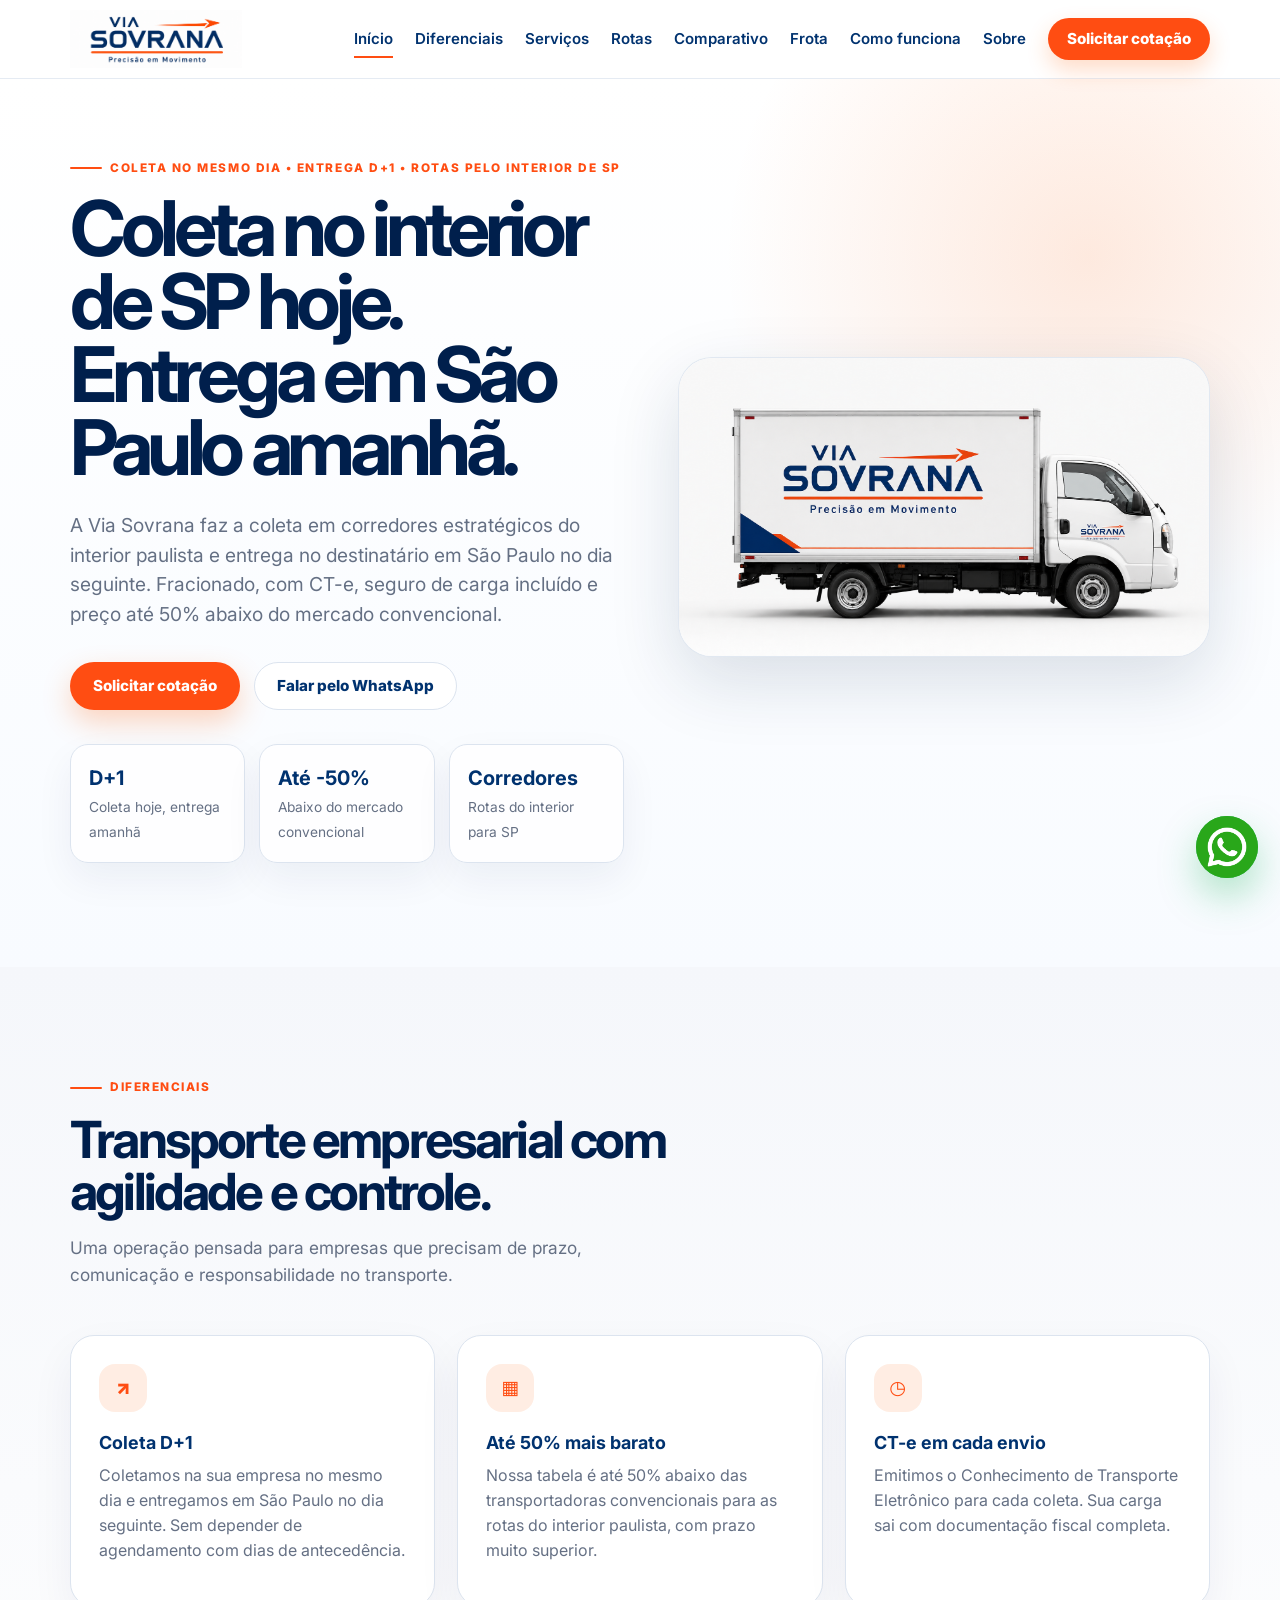
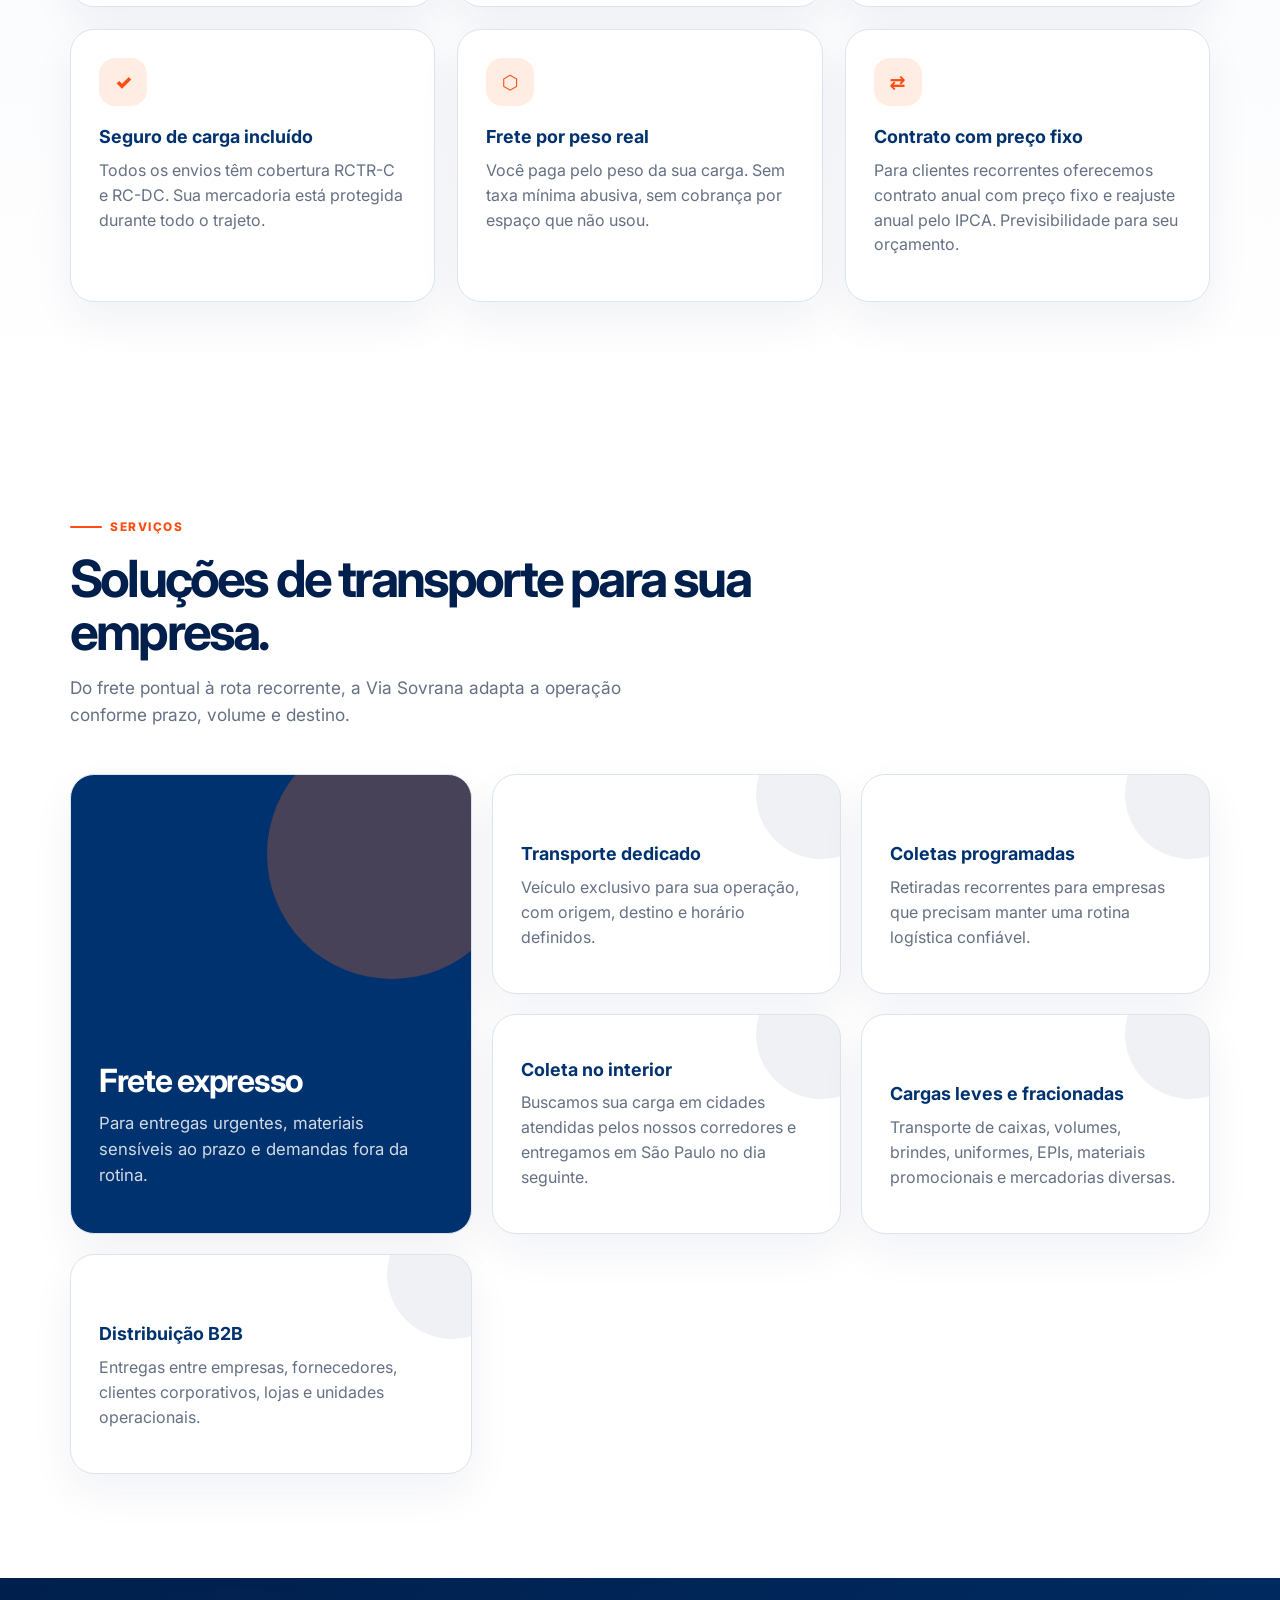
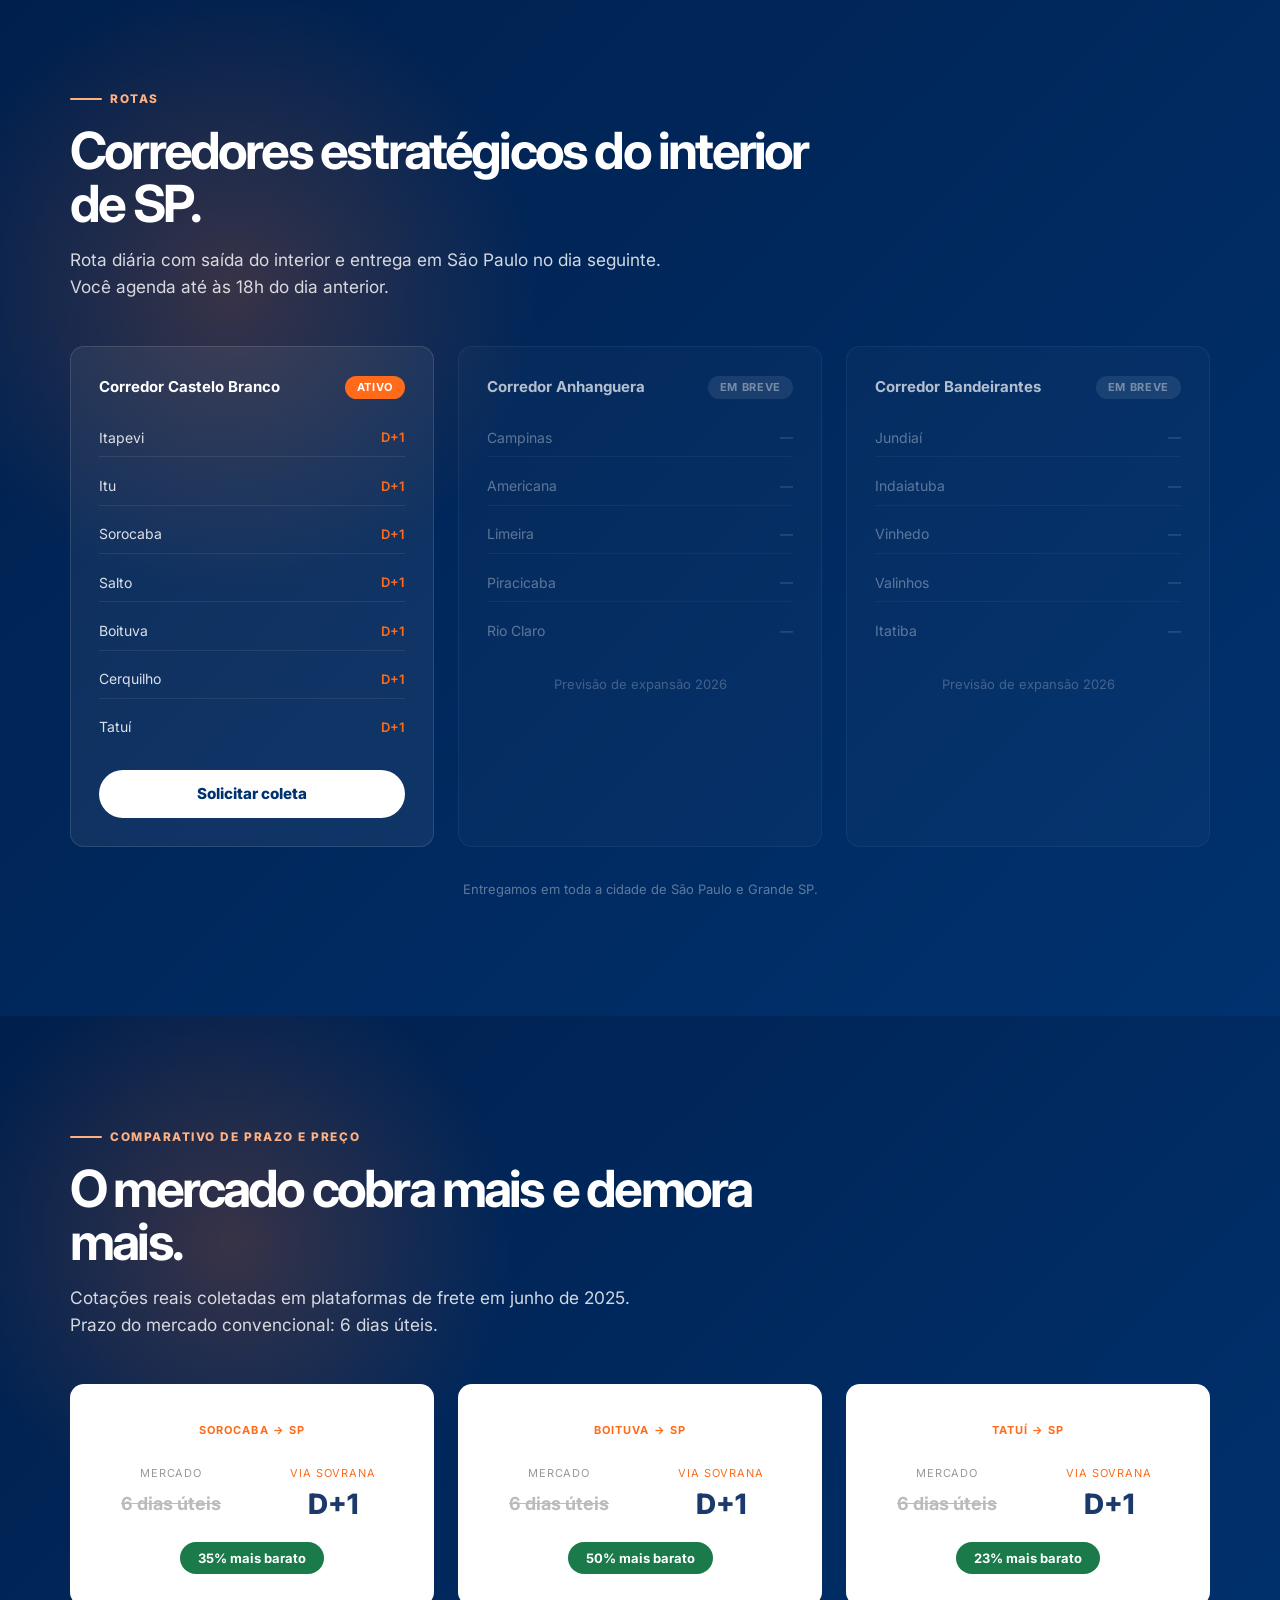
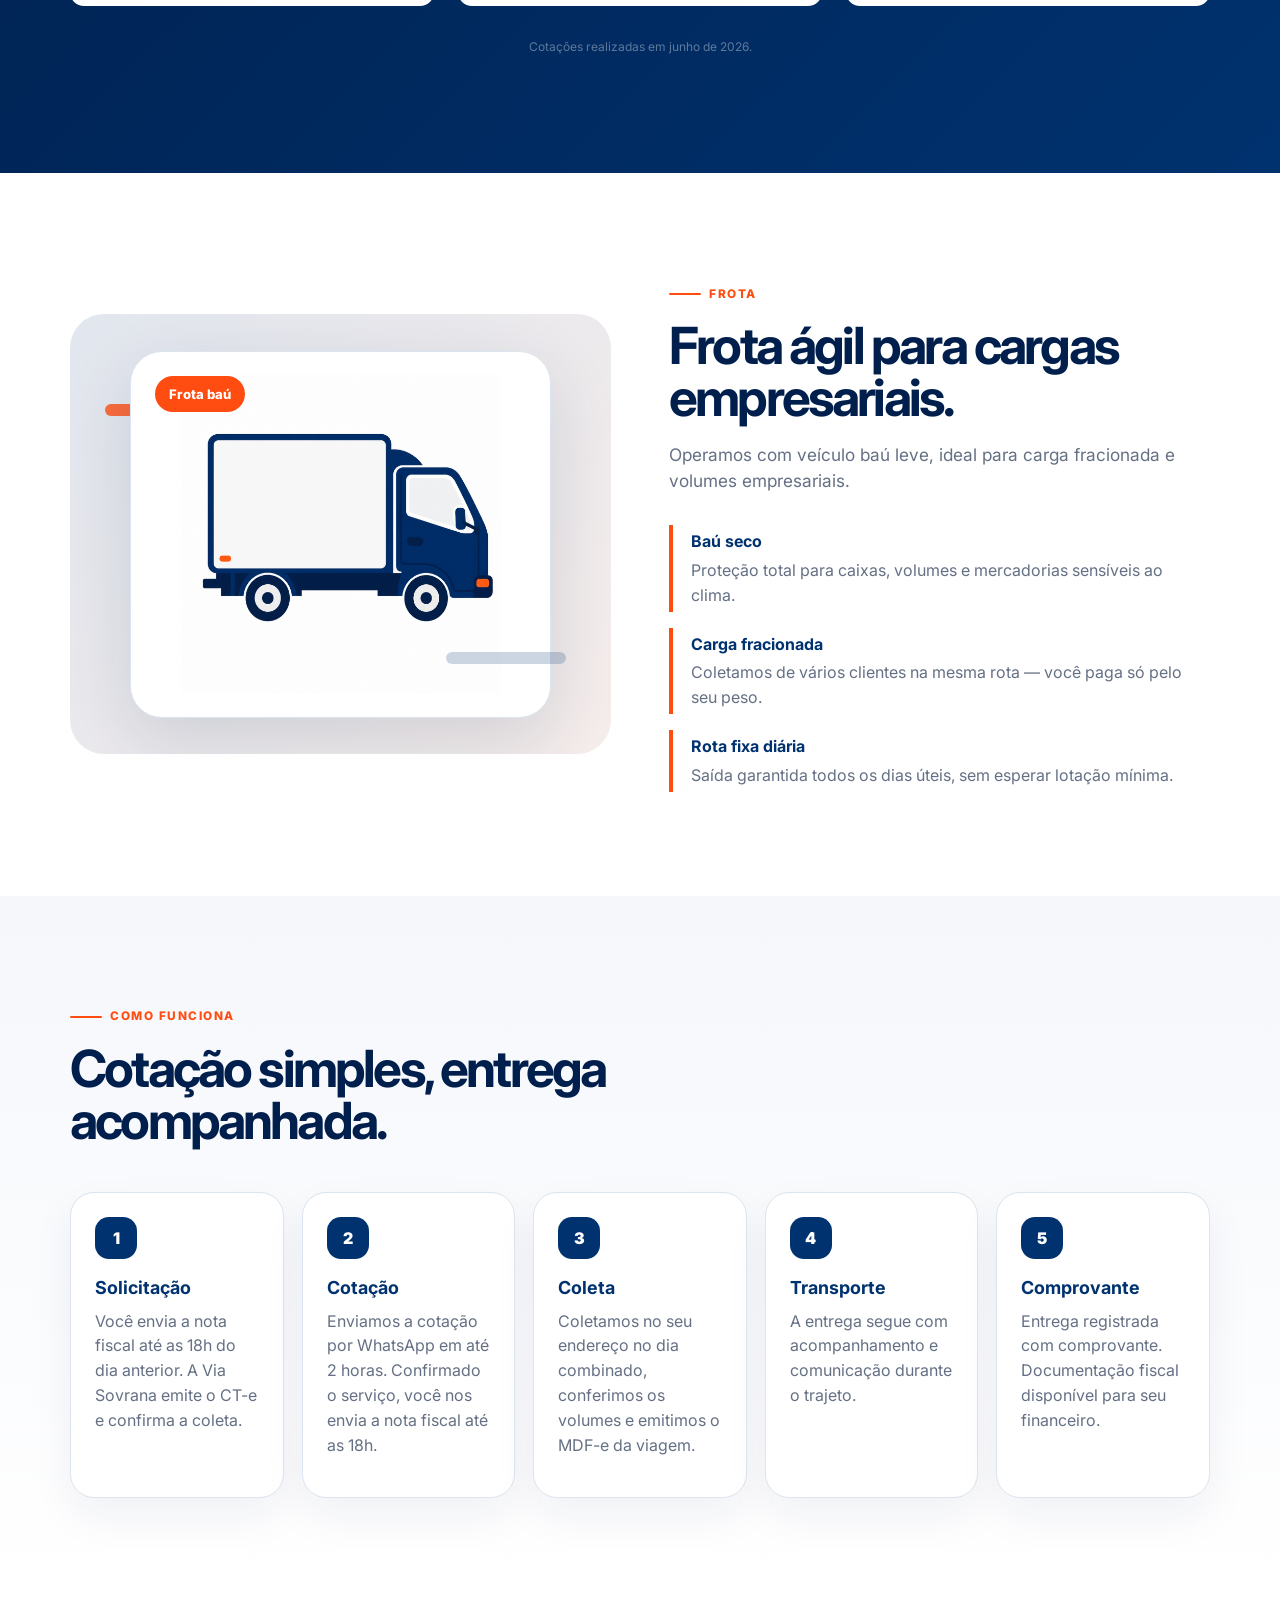
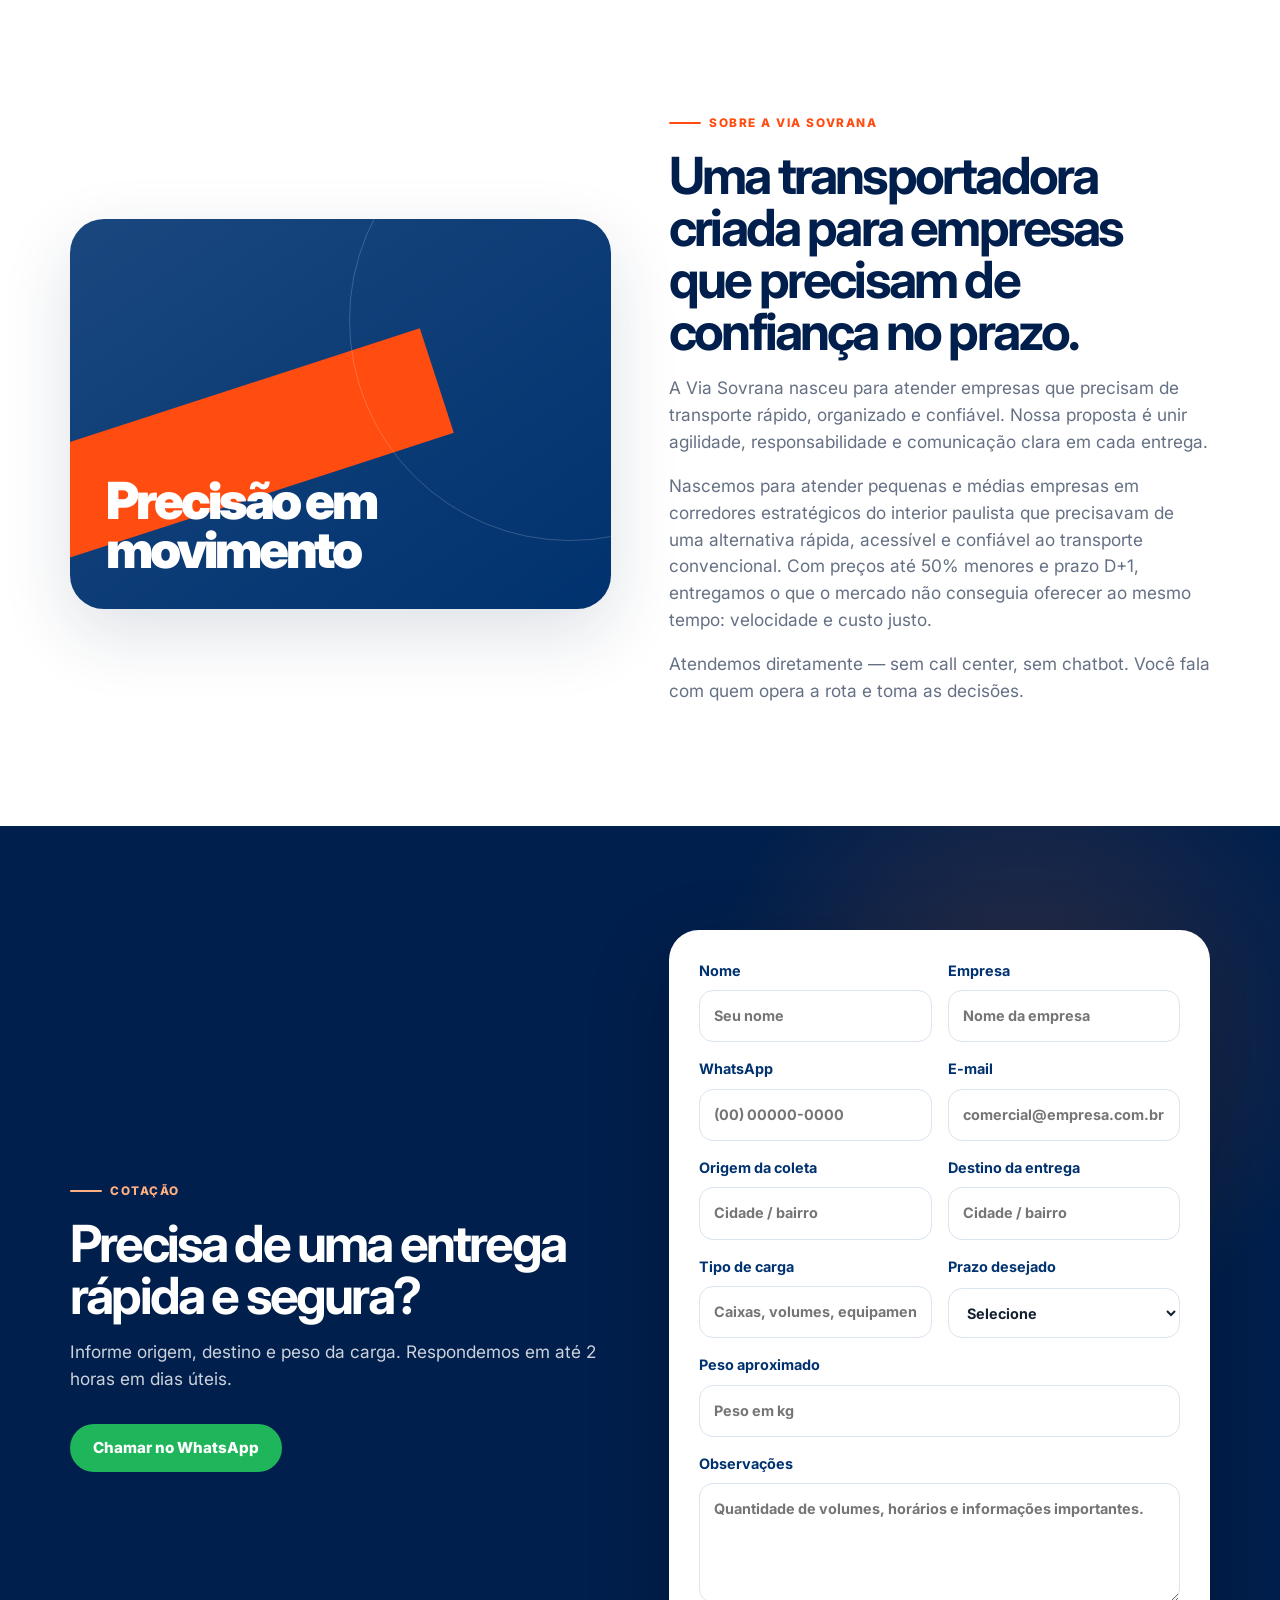
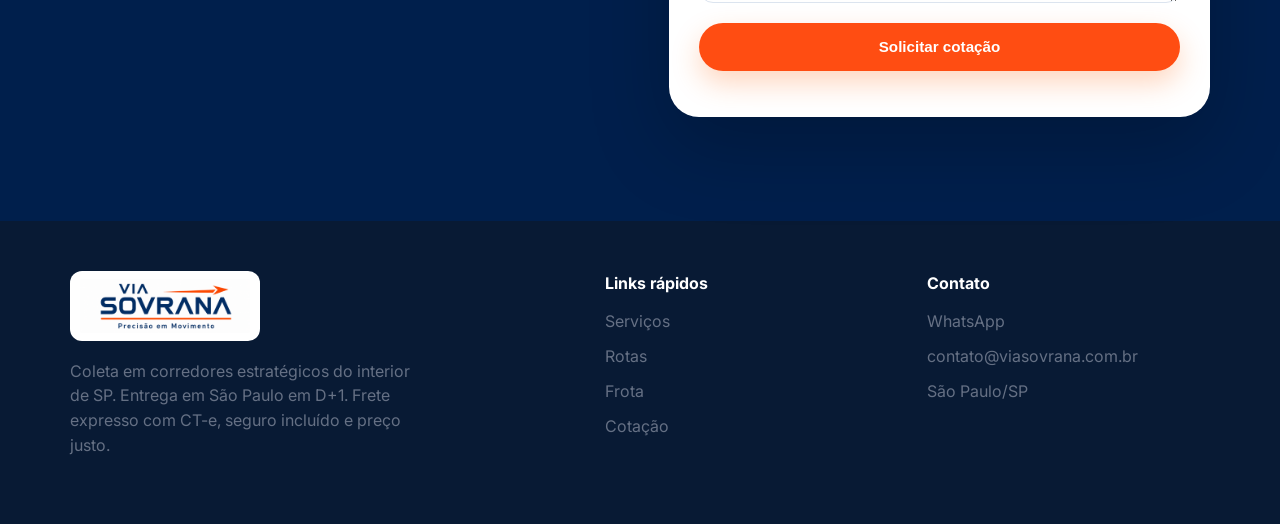
==== commit 80360890: "estilo do header" ====
--- a/index.html
+++ b/index.html
@@ -14,7 +14,7 @@
   <header class="site-header" id="topo">
     <nav class="nav container" aria-label="Menu principal">
       <a class="brand" href="#inicio" aria-label="Via Sovrana - Início">
-        <img class="brand-logo" src="src/logo.png" alt="Via Sovrana" width="1672" height="941" />
+        <img class="brand-logo" src="src/logo.png" alt="Via Sovrana" width="172" height="58" />
       </a>
 
       <button class="menu-toggle" id="menuToggle" aria-label="Abrir menu" aria-expanded="false">
@@ -522,7 +522,7 @@
     <div class="container footer-grid">
       <div>
         <a class="brand footer-brand" href="#inicio">
-          <img class="brand-logo brand-logo-footer" src="src/logo.png" alt="Via Sovrana" width="1672" height="941" loading="lazy" decoding="async" />
+          <img class="brand-logo brand-logo-footer" src="src/logo.png" alt="Via Sovrana" width="190" height="70" loading="lazy" decoding="async" />
         </a>
         <p>Coleta em corredores estratégicos do interior de SP. Entrega em São Paulo em D+1. Frete expresso com CT-e, seguro incluído e preço justo.</p>
       </div>
--- a/styles.css
+++ b/styles.css
@@ -72,8 +72,9 @@
 .brand-logo {
   display: block;
   width: 172px;
-  height: auto;
-  object-fit: contain;
+  height: 58px;
+  object-fit: cover;
+  object-position: center;
 }
 
 .nav-links {
@@ -1030,9 +1031,12 @@
 
 .brand-logo-footer {
   width: 190px;
+  height: 70px;
   background: var(--white);
   border-radius: 12px;
   padding: 8px 10px;
+  object-fit: cover;
+  object-position: center;
 }
 
 .footer p {
@@ -1327,10 +1331,12 @@
 
   .brand-logo {
     width: 122px;
+    height: 42px;
   }
 
   .brand-logo-footer {
     width: 172px;
+    height: 64px;
   }
 
   .fleet-visual {
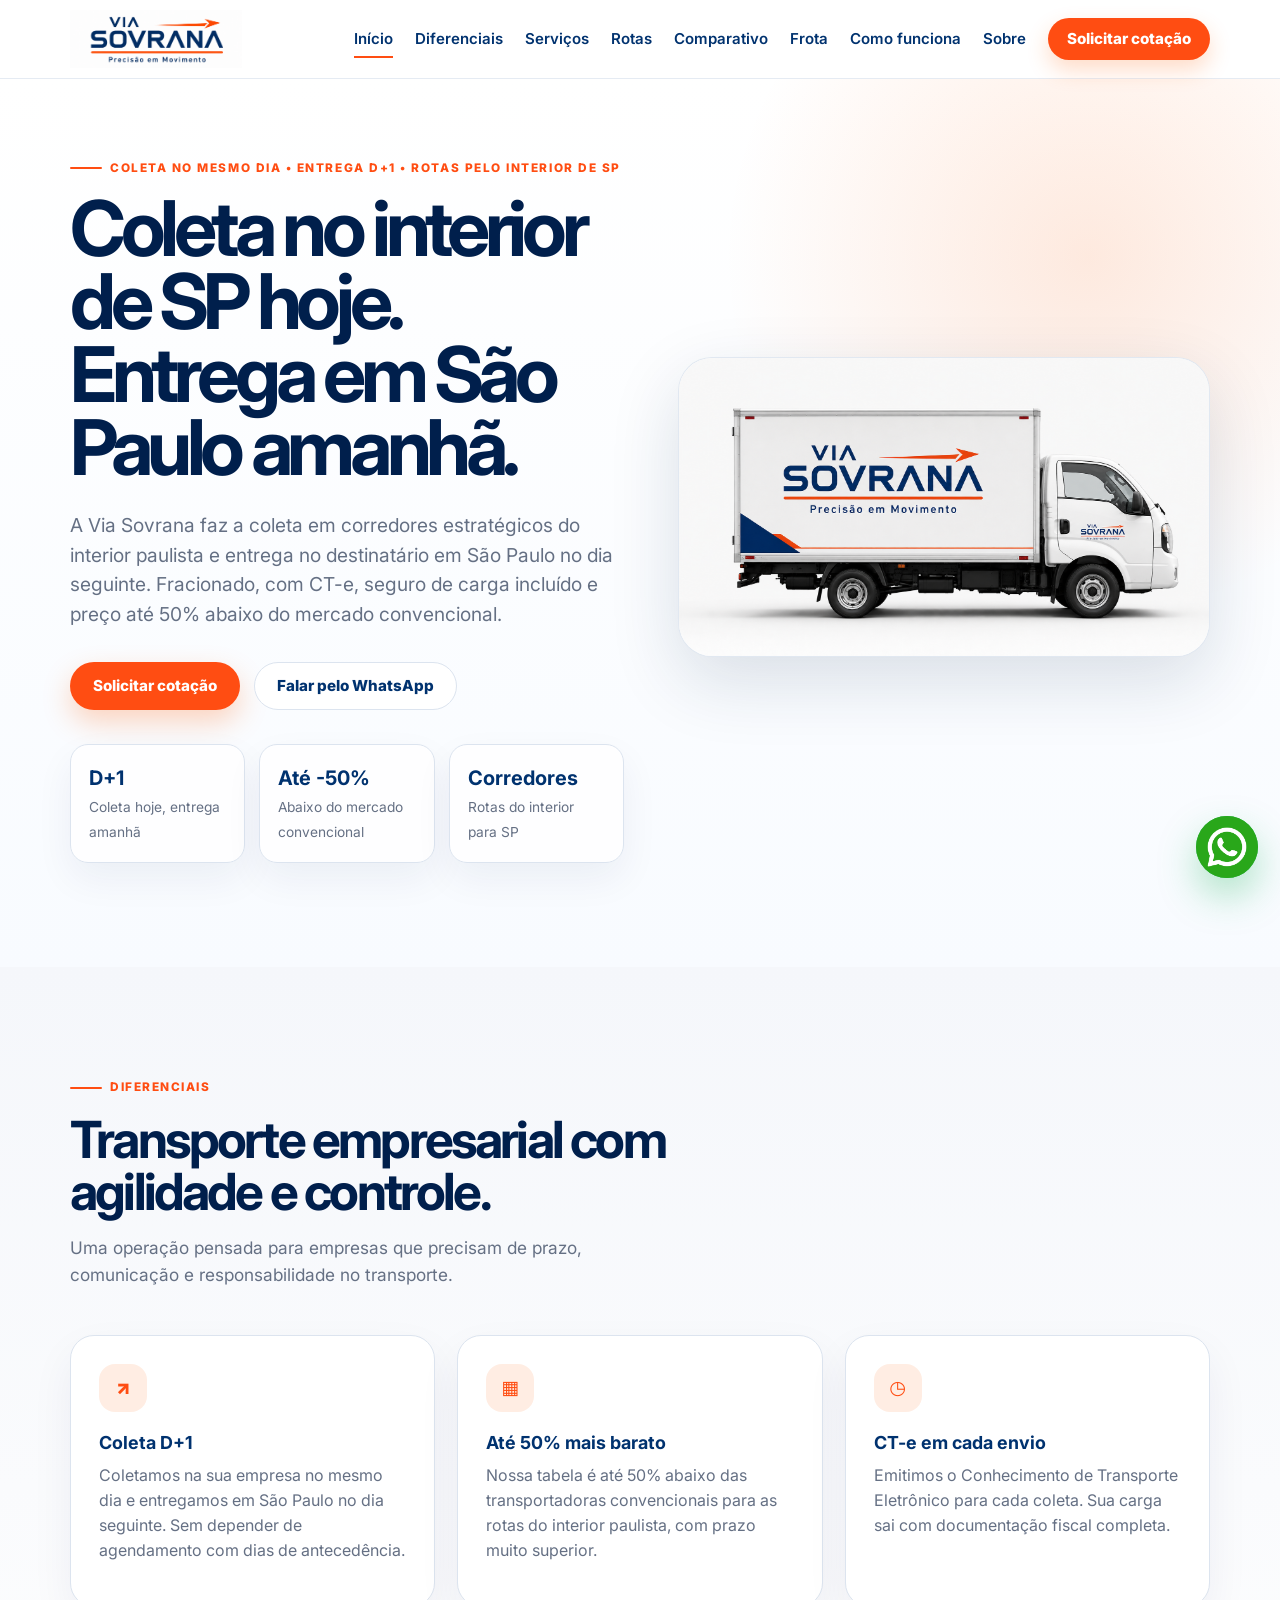
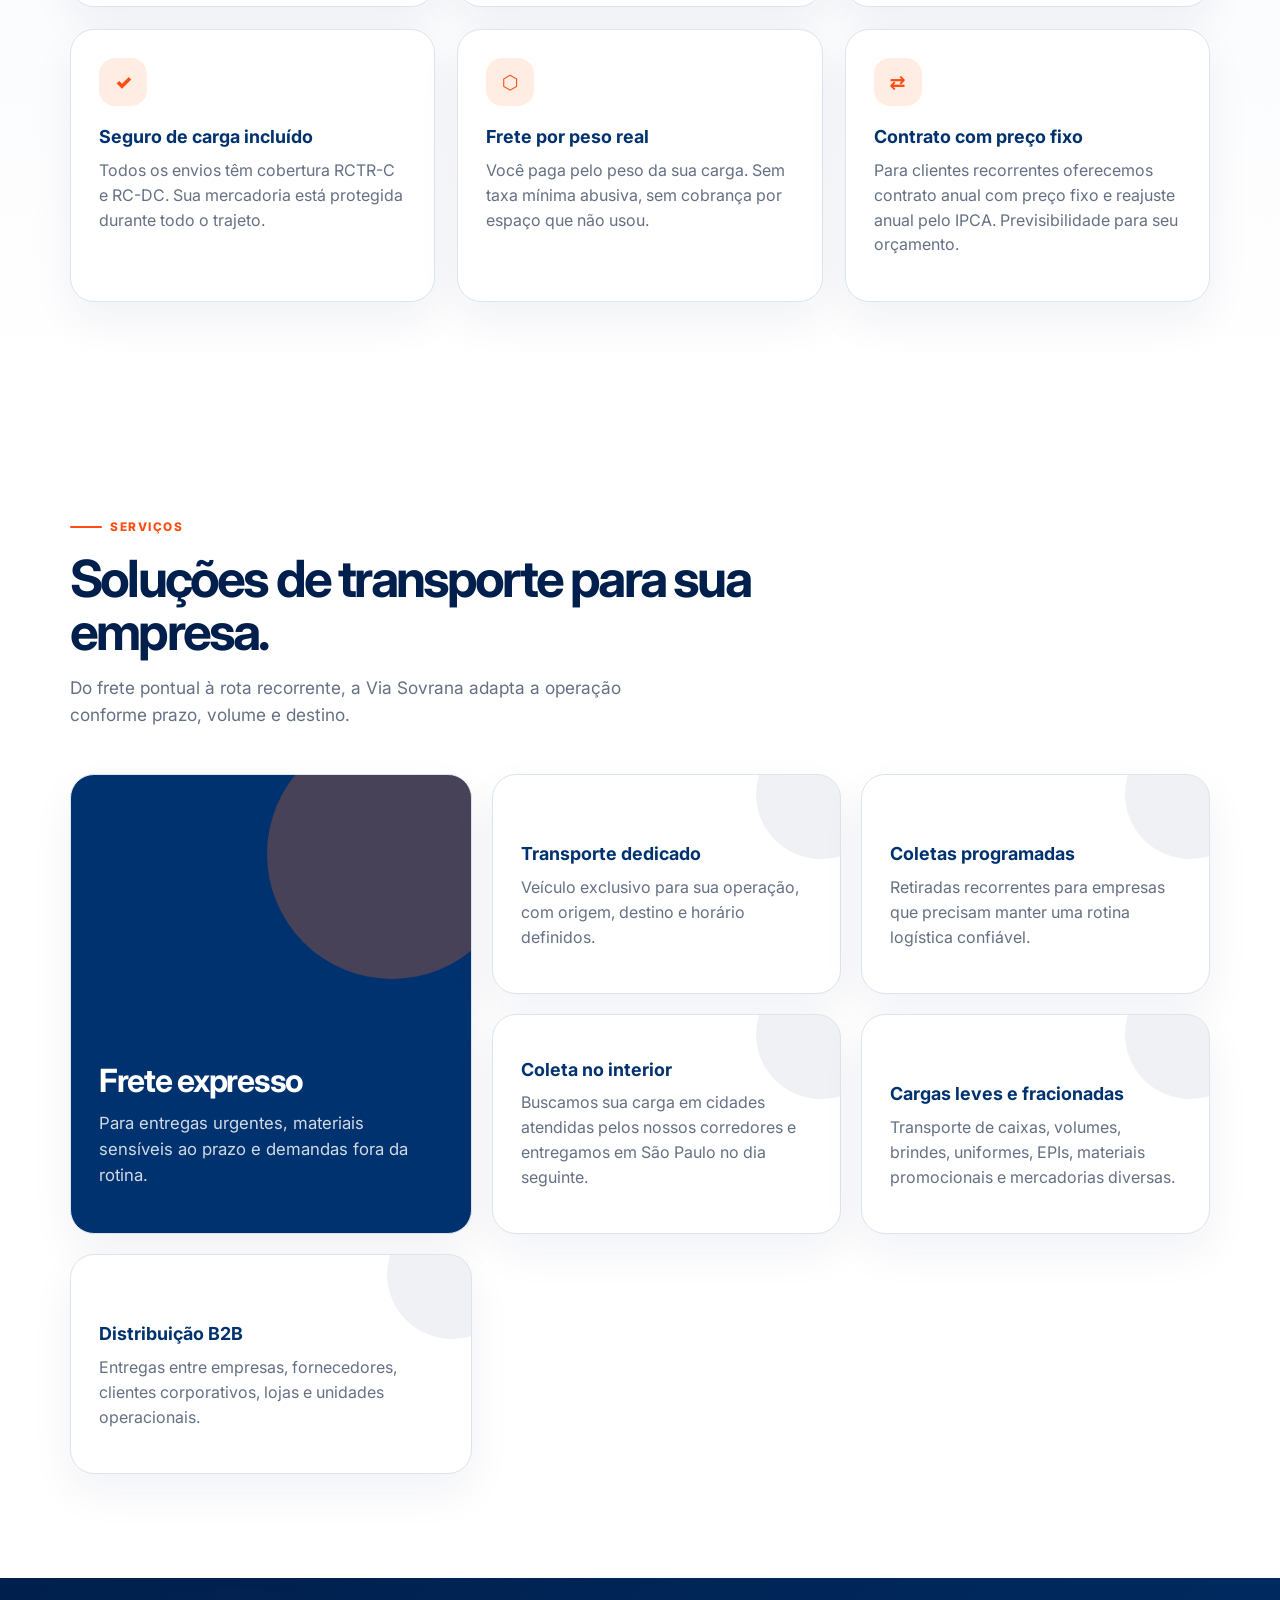
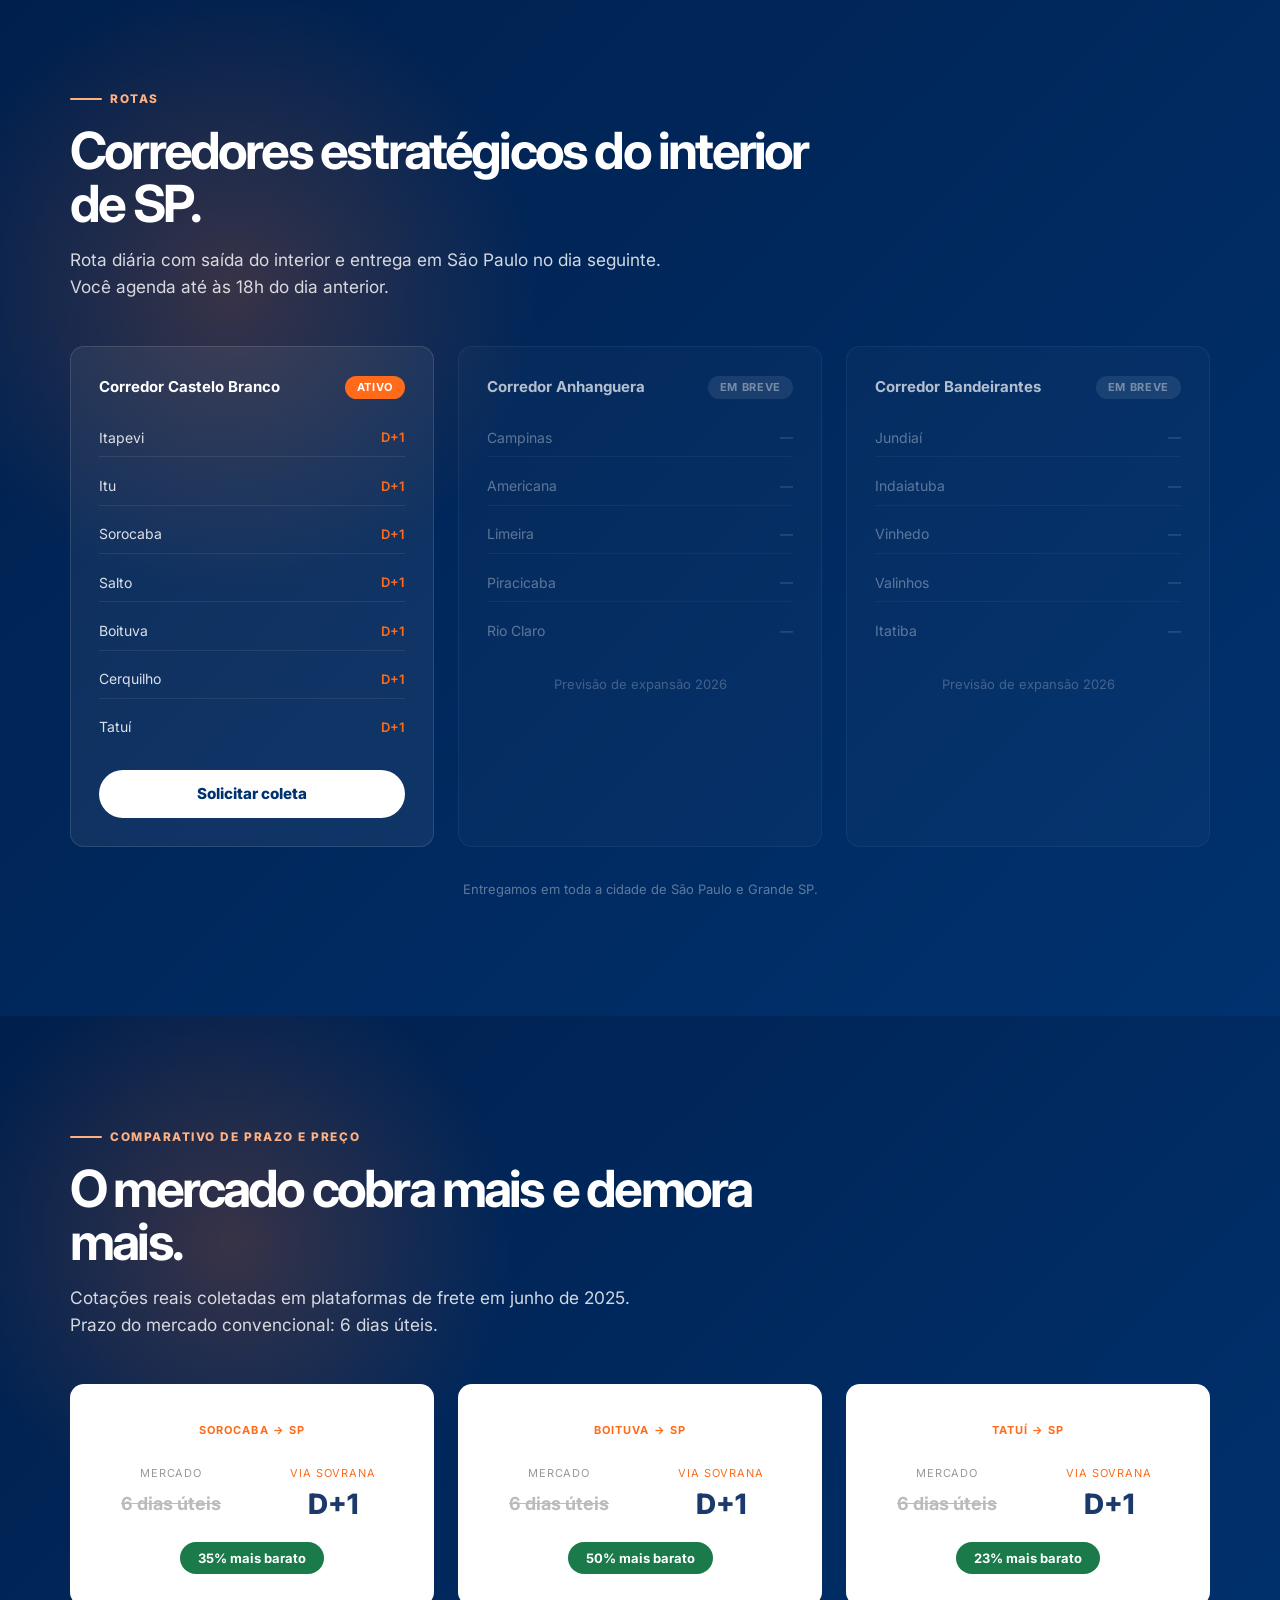
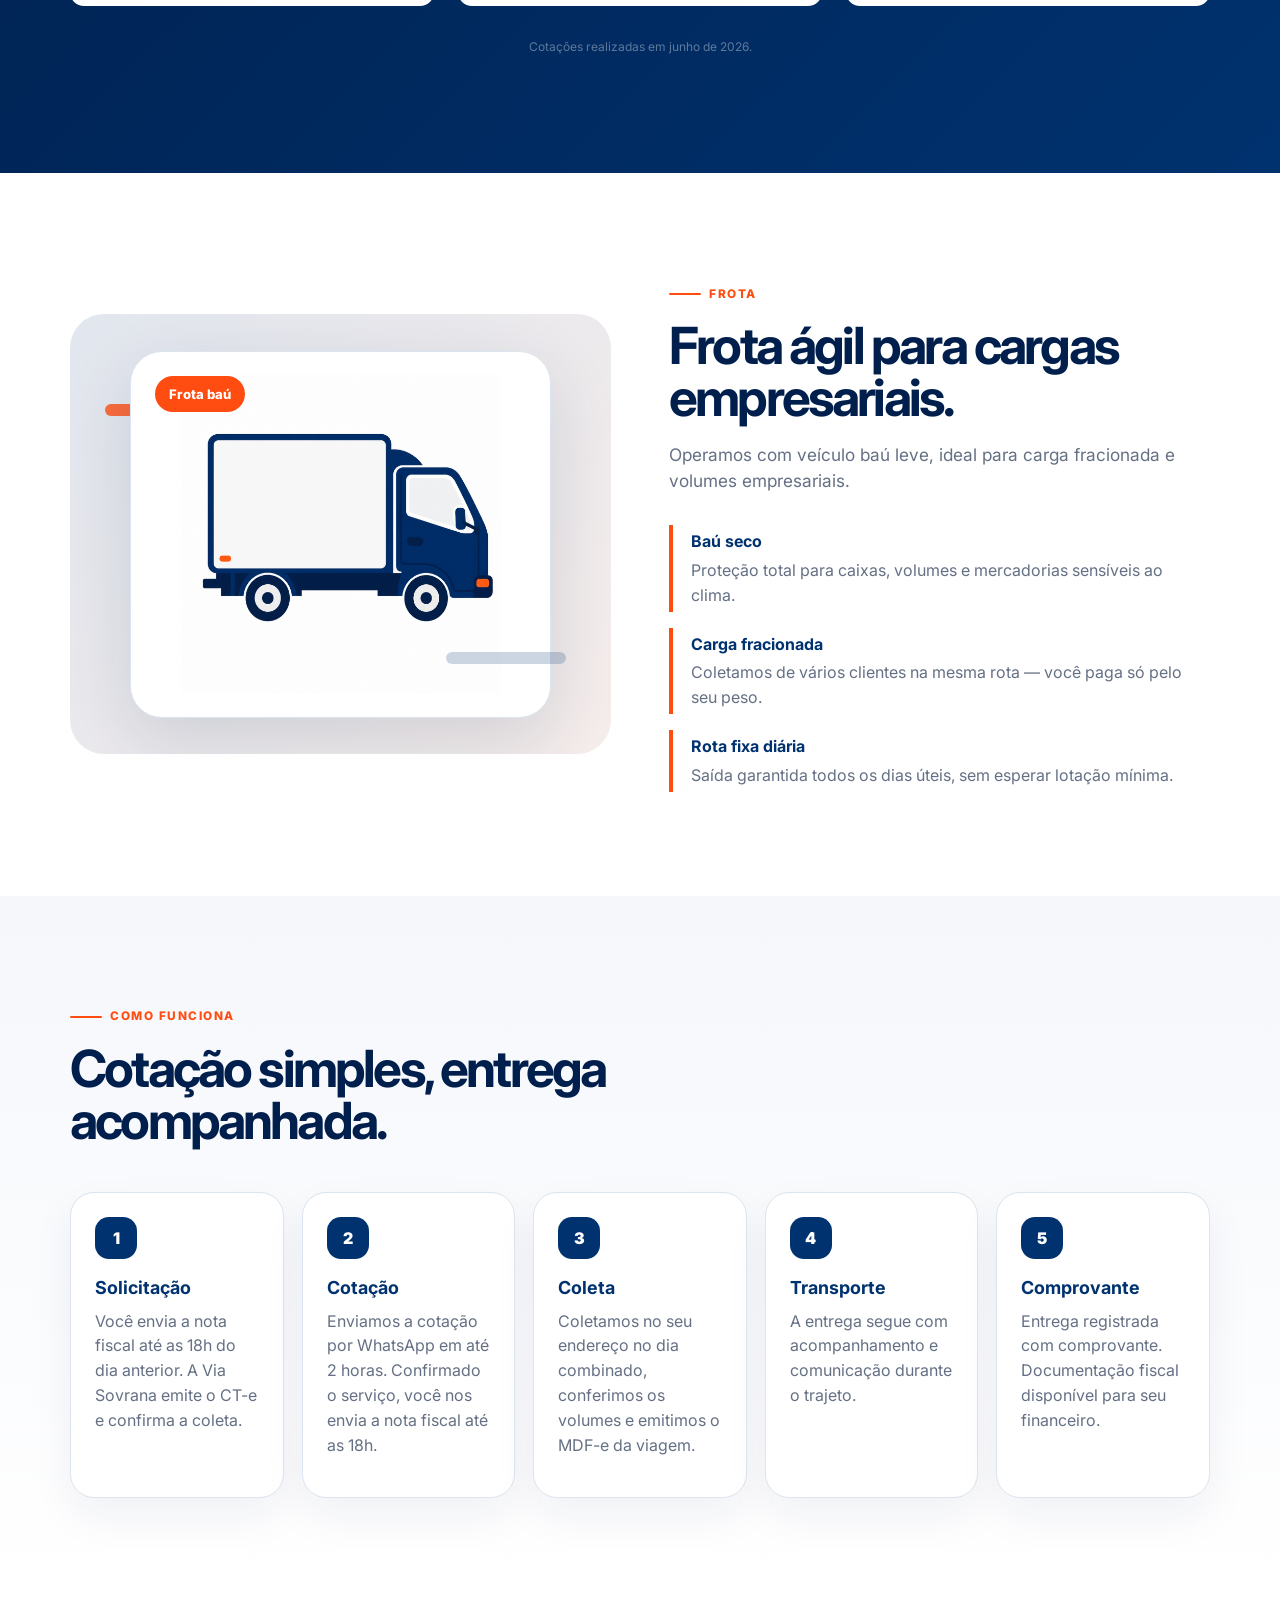
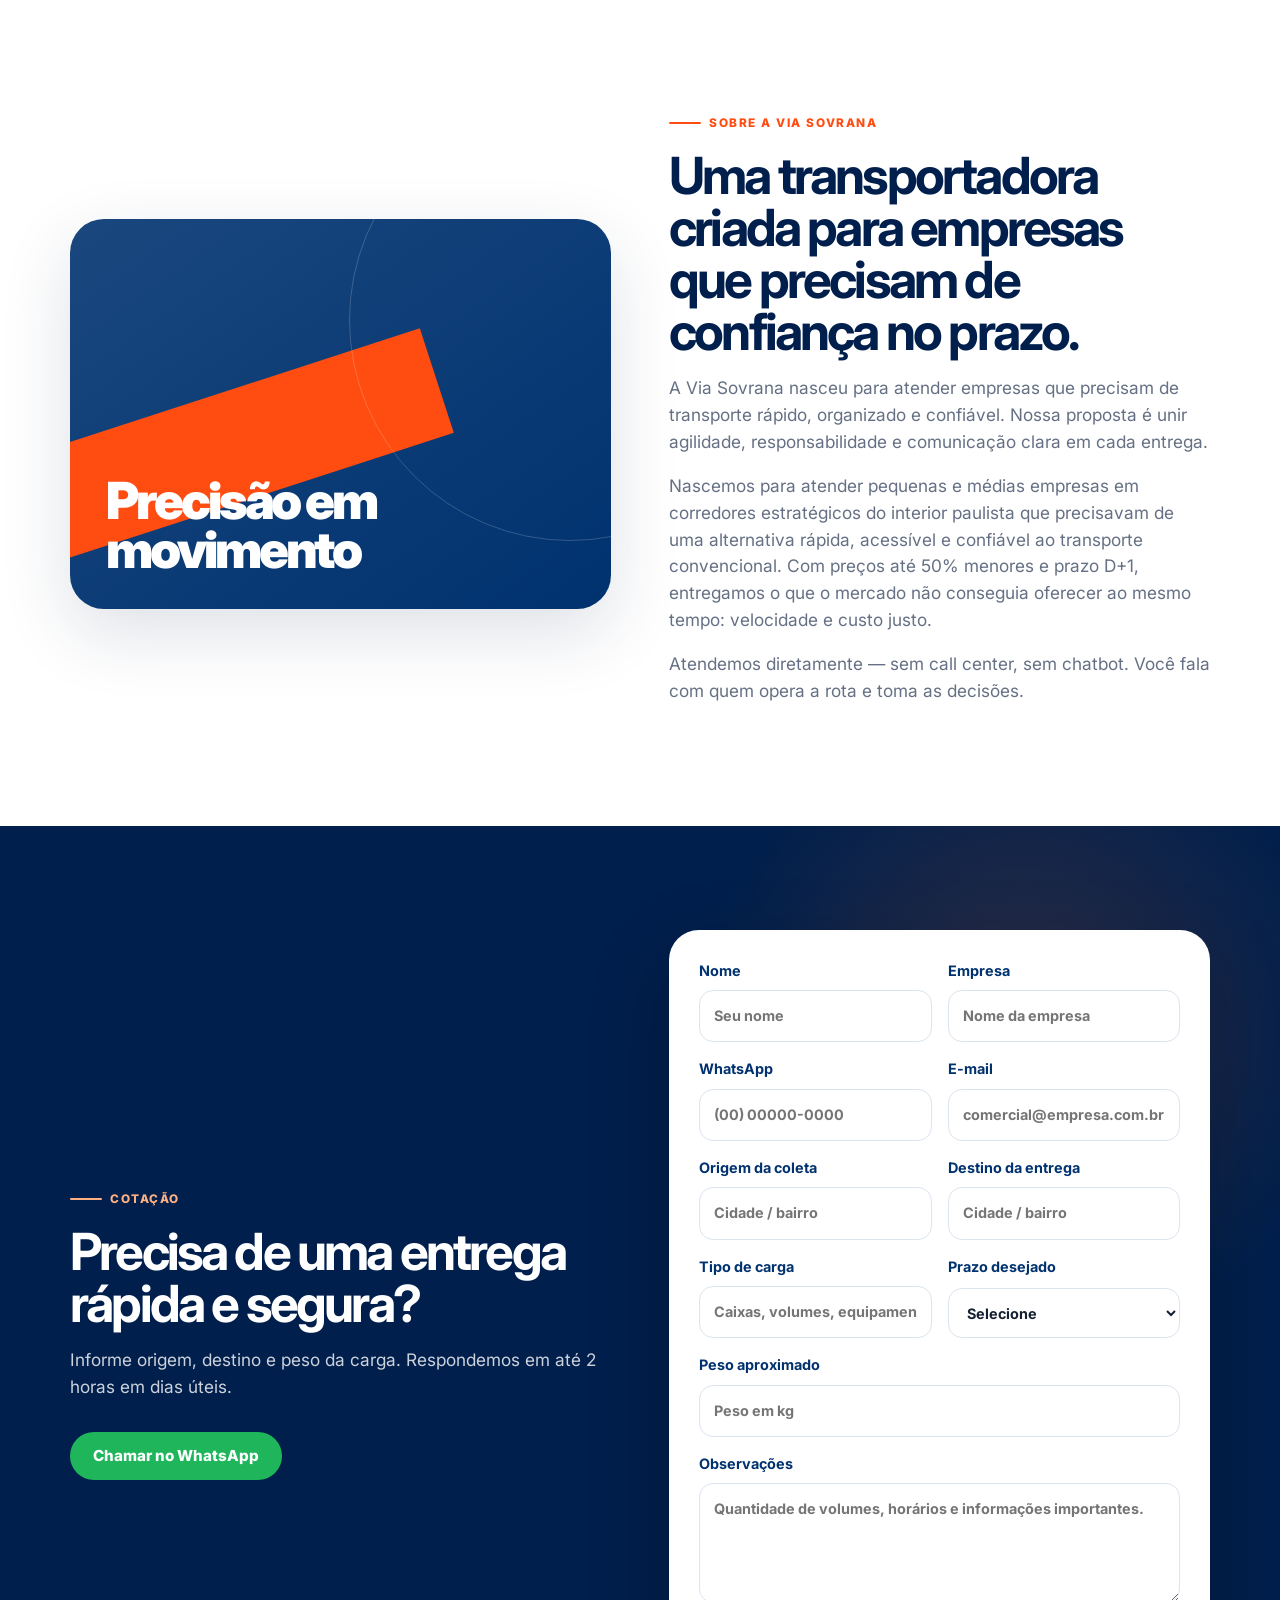
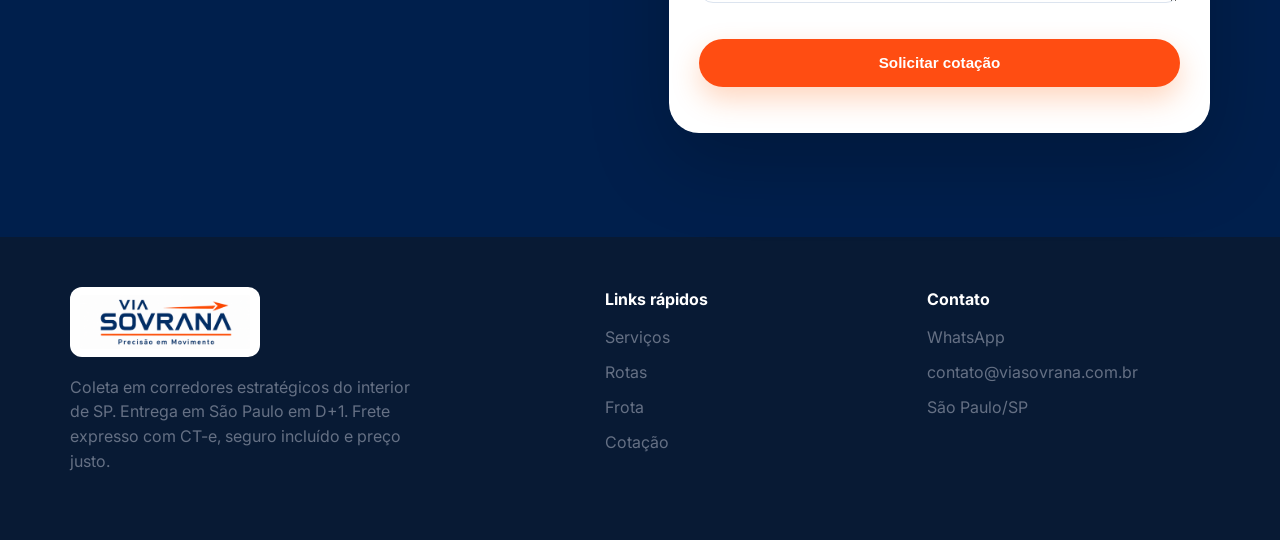
==== commit fba38449: "Cloudfare" ====
--- a/index.html
+++ b/index.html
@@ -1,15 +1,18 @@
 <!DOCTYPE html>
 <html lang="pt-BR">
+
 <head>
   <meta charset="UTF-8" />
   <meta name="viewport" content="width=device-width, initial-scale=1.0" />
   <title>Via Sovrana Transportes | Precisão em movimento</title>
-  <meta name="description" content="Coleta no interior de SP no mesmo dia e entrega em São Paulo em D+1. Frete fracionado com CT-e, seguro incluído e preço justo." />
+  <meta name="description"
+    content="Coleta no interior de SP no mesmo dia e entrega em São Paulo em D+1. Frete fracionado com CT-e, seguro incluído e preço justo." />
   <link rel="preconnect" href="https://fonts.googleapis.com">
   <link rel="preconnect" href="https://fonts.gstatic.com" crossorigin>
   <link href="https://fonts.googleapis.com/css2?family=Inter:wght@400;500;600;700;800&display=swap" rel="stylesheet">
   <link rel="stylesheet" href="styles.css" />
 </head>
+
 <body>
   <header class="site-header" id="topo">
     <nav class="nav container" aria-label="Menu principal">
@@ -44,11 +47,14 @@
           <span class="eyebrow">Coleta no mesmo dia • Entrega D+1 • Rotas pelo interior de SP</span>
           <h1>Coleta no interior de SP hoje. Entrega em São Paulo amanhã.</h1>
           <p>
-            A Via Sovrana faz a coleta em corredores estratégicos do interior paulista e entrega no destinatário em São Paulo no dia seguinte. Fracionado, com CT-e, seguro de carga incluído e preço até 50% abaixo do mercado convencional.
+            A Via Sovrana faz a coleta em corredores estratégicos do interior paulista e entrega no destinatário em São
+            Paulo no dia seguinte. Fracionado, com CT-e, seguro de carga incluído e preço até 50% abaixo do mercado
+            convencional.
           </p>
           <div class="hero-actions">
             <a class="btn btn-primary" href="#cotacao">Solicitar cotação</a>
-            <a class="btn btn-secondary" href="https://wa.me/5500000000000" target="_blank" rel="noopener">Falar pelo WhatsApp</a>
+            <a class="btn btn-secondary" href="https://wa.me/5511993592799" target="_blank" rel="noopener">Falar pelo
+              WhatsApp</a>
           </div>
           <div class="hero-stats" aria-label="Destaques da operação">
             <div>
@@ -70,7 +76,8 @@
           <div class="speed-line line-1"></div>
           <div class="speed-line line-2"></div>
           <div class="truck-photo-card">
-            <img src="src/caminhao.png" alt="Caminhão baú Via Sovrana" width="1672" height="941" decoding="async" fetchpriority="high" />
+            <img src="src/caminhao.png" alt="Caminhão baú Via Sovrana" width="620" height="349" decoding="async"
+              fetchpriority="high" />
           </div>
         </div>
       </div>
@@ -88,17 +95,20 @@
           <article class="card">
             <span class="icon">↗</span>
             <h3>Coleta D+1</h3>
-            <p>Coletamos na sua empresa no mesmo dia e entregamos em São Paulo no dia seguinte. Sem depender de agendamento com dias de antecedência.</p>
+            <p>Coletamos na sua empresa no mesmo dia e entregamos em São Paulo no dia seguinte. Sem depender de
+              agendamento com dias de antecedência.</p>
           </article>
           <article class="card">
             <span class="icon">▦</span>
             <h3>Até 50% mais barato</h3>
-            <p>Nossa tabela é até 50% abaixo das transportadoras convencionais para as rotas do interior paulista, com prazo muito superior.</p>
+            <p>Nossa tabela é até 50% abaixo das transportadoras convencionais para as rotas do interior paulista, com
+              prazo muito superior.</p>
           </article>
           <article class="card">
             <span class="icon">◷</span>
             <h3>CT-e em cada envio</h3>
-            <p>Emitimos o Conhecimento de Transporte Eletrônico para cada coleta. Sua carga sai com documentação fiscal completa.</p>
+            <p>Emitimos o Conhecimento de Transporte Eletrônico para cada coleta. Sua carga sai com documentação fiscal
+              completa.</p>
           </article>
           <article class="card">
             <span class="icon">✓</span>
@@ -113,7 +123,8 @@
           <article class="card">
             <span class="icon">⇄</span>
             <h3>Contrato com preço fixo</h3>
-            <p>Para clientes recorrentes oferecemos contrato anual com preço fixo e reajuste anual pelo IPCA. Previsibilidade para seu orçamento.</p>
+            <p>Para clientes recorrentes oferecemos contrato anual com preço fixo e reajuste anual pelo IPCA.
+              Previsibilidade para seu orçamento.</p>
           </article>
         </div>
       </div>
@@ -142,11 +153,13 @@
           </article>
           <article class="service-card">
             <h3>Coleta no interior</h3>
-            <p>Buscamos sua carga em cidades atendidas pelos nossos corredores e entregamos em São Paulo no dia seguinte.</p>
+            <p>Buscamos sua carga em cidades atendidas pelos nossos corredores e entregamos em São Paulo no dia
+              seguinte.</p>
           </article>
           <article class="service-card">
             <h3>Cargas leves e fracionadas</h3>
-            <p>Transporte de caixas, volumes, brindes, uniformes, EPIs, materiais promocionais e mercadorias diversas.</p>
+            <p>Transporte de caixas, volumes, brindes, uniformes, EPIs, materiais promocionais e mercadorias diversas.
+            </p>
           </article>
           <article class="service-card">
             <h3>Distribuição B2B</h3>
@@ -161,37 +174,46 @@
         <div class="section-heading">
           <span class="eyebrow light">Rotas</span>
           <h2>Corredores estratégicos do interior de SP.</h2>
-          <p>Rota diária com saída do interior e entrega em São Paulo no dia seguinte.<br>Você agenda até às 18h do dia anterior.</p>
+          <p>Rota diária com saída do interior e entrega em São Paulo no dia seguinte.<br>Você agenda até às 18h do dia
+            anterior.</p>
         </div>
 
         <div style="display: grid; grid-template-columns: repeat(3, 1fr); gap: 1.5rem; margin-top: 2.5rem;">
-          <div style="background: rgba(255,255,255,0.06); border: 1px solid rgba(255,255,255,0.12); border-radius: 14px; padding: 1.75rem;">
+          <div
+            style="background: rgba(255,255,255,0.06); border: 1px solid rgba(255,255,255,0.12); border-radius: 14px; padding: 1.75rem;">
             <div style="display: flex; align-items: center; justify-content: space-between; margin-bottom: 1.25rem;">
               <strong style="color: #fff; font-size: 15px;">Corredor Castelo Branco</strong>
-              <span style="background: #FF6B1A; color: #fff; font-size: 11px; font-weight: 700; padding: 3px 12px; border-radius: 20px; text-transform: uppercase; letter-spacing: 0.06em;">Ativo</span>
+              <span
+                style="background: #FF6B1A; color: #fff; font-size: 11px; font-weight: 700; padding: 3px 12px; border-radius: 20px; text-transform: uppercase; letter-spacing: 0.06em;">Ativo</span>
             </div>
             <div style="display: flex; flex-direction: column; gap: 0.6rem;">
-              <div style="display: flex; justify-content: space-between; align-items: center; padding: 0.5rem 0; border-bottom: 1px solid rgba(255,255,255,0.08);">
+              <div
+                style="display: flex; justify-content: space-between; align-items: center; padding: 0.5rem 0; border-bottom: 1px solid rgba(255,255,255,0.08);">
                 <span style="color: rgba(255,255,255,0.85); font-size: 14px;">Itapevi</span>
                 <span style="color: #FF6B1A; font-size: 13px; font-weight: 600;">D+1</span>
               </div>
-              <div style="display: flex; justify-content: space-between; align-items: center; padding: 0.5rem 0; border-bottom: 1px solid rgba(255,255,255,0.08);">
+              <div
+                style="display: flex; justify-content: space-between; align-items: center; padding: 0.5rem 0; border-bottom: 1px solid rgba(255,255,255,0.08);">
                 <span style="color: rgba(255,255,255,0.85); font-size: 14px;">Itu</span>
                 <span style="color: #FF6B1A; font-size: 13px; font-weight: 600;">D+1</span>
               </div>
-              <div style="display: flex; justify-content: space-between; align-items: center; padding: 0.5rem 0; border-bottom: 1px solid rgba(255,255,255,0.08);">
+              <div
+                style="display: flex; justify-content: space-between; align-items: center; padding: 0.5rem 0; border-bottom: 1px solid rgba(255,255,255,0.08);">
                 <span style="color: rgba(255,255,255,0.85); font-size: 14px;">Sorocaba</span>
                 <span style="color: #FF6B1A; font-size: 13px; font-weight: 600;">D+1</span>
               </div>
-              <div style="display: flex; justify-content: space-between; align-items: center; padding: 0.5rem 0; border-bottom: 1px solid rgba(255,255,255,0.08);">
+              <div
+                style="display: flex; justify-content: space-between; align-items: center; padding: 0.5rem 0; border-bottom: 1px solid rgba(255,255,255,0.08);">
                 <span style="color: rgba(255,255,255,0.85); font-size: 14px;">Salto</span>
                 <span style="color: #FF6B1A; font-size: 13px; font-weight: 600;">D+1</span>
               </div>
-              <div style="display: flex; justify-content: space-between; align-items: center; padding: 0.5rem 0; border-bottom: 1px solid rgba(255,255,255,0.08);">
+              <div
+                style="display: flex; justify-content: space-between; align-items: center; padding: 0.5rem 0; border-bottom: 1px solid rgba(255,255,255,0.08);">
                 <span style="color: rgba(255,255,255,0.85); font-size: 14px;">Boituva</span>
                 <span style="color: #FF6B1A; font-size: 13px; font-weight: 600;">D+1</span>
               </div>
-              <div style="display: flex; justify-content: space-between; align-items: center; padding: 0.5rem 0; border-bottom: 1px solid rgba(255,255,255,0.08);">
+              <div
+                style="display: flex; justify-content: space-between; align-items: center; padding: 0.5rem 0; border-bottom: 1px solid rgba(255,255,255,0.08);">
                 <span style="color: rgba(255,255,255,0.85); font-size: 14px;">Cerquilho</span>
                 <span style="color: #FF6B1A; font-size: 13px; font-weight: 600;">D+1</span>
               </div>
@@ -200,28 +222,36 @@
                 <span style="color: #FF6B1A; font-size: 13px; font-weight: 600;">D+1</span>
               </div>
             </div>
-            <a class="btn btn-light" href="#cotacao" style="display: flex; text-align: center; margin-top: 1.5rem; width: 100%;">Solicitar coleta</a>
-          </div>
-
-          <div style="background: rgba(255,255,255,0.03); border: 1px solid rgba(255,255,255,0.07); border-radius: 14px; padding: 1.75rem; opacity: 0.7;">
+            <a class="btn btn-light" href="#cotacao"
+              style="display: flex; text-align: center; margin-top: 1.5rem; width: 100%;">Solicitar coleta</a>
+          </div>
+
+          <div
+            style="background: rgba(255,255,255,0.03); border: 1px solid rgba(255,255,255,0.07); border-radius: 14px; padding: 1.75rem; opacity: 0.7;">
             <div style="display: flex; align-items: center; justify-content: space-between; margin-bottom: 1.25rem;">
               <strong style="color: #fff; font-size: 15px;">Corredor Anhanguera</strong>
-              <span style="background: rgba(255,255,255,0.12); color: rgba(255,255,255,0.6); font-size: 11px; font-weight: 700; padding: 3px 12px; border-radius: 20px; text-transform: uppercase; letter-spacing: 0.06em;">Em breve</span>
+              <span
+                style="background: rgba(255,255,255,0.12); color: rgba(255,255,255,0.6); font-size: 11px; font-weight: 700; padding: 3px 12px; border-radius: 20px; text-transform: uppercase; letter-spacing: 0.06em;">Em
+                breve</span>
             </div>
             <div style="display: flex; flex-direction: column; gap: 0.6rem;">
-              <div style="display: flex; justify-content: space-between; align-items: center; padding: 0.5rem 0; border-bottom: 1px solid rgba(255,255,255,0.06);">
+              <div
+                style="display: flex; justify-content: space-between; align-items: center; padding: 0.5rem 0; border-bottom: 1px solid rgba(255,255,255,0.06);">
                 <span style="color: rgba(255,255,255,0.5); font-size: 14px;">Campinas</span>
                 <span style="color: rgba(255,255,255,0.3); font-size: 13px;">—</span>
               </div>
-              <div style="display: flex; justify-content: space-between; align-items: center; padding: 0.5rem 0; border-bottom: 1px solid rgba(255,255,255,0.06);">
+              <div
+                style="display: flex; justify-content: space-between; align-items: center; padding: 0.5rem 0; border-bottom: 1px solid rgba(255,255,255,0.06);">
                 <span style="color: rgba(255,255,255,0.5); font-size: 14px;">Americana</span>
                 <span style="color: rgba(255,255,255,0.3); font-size: 13px;">—</span>
               </div>
-              <div style="display: flex; justify-content: space-between; align-items: center; padding: 0.5rem 0; border-bottom: 1px solid rgba(255,255,255,0.06);">
+              <div
+                style="display: flex; justify-content: space-between; align-items: center; padding: 0.5rem 0; border-bottom: 1px solid rgba(255,255,255,0.06);">
                 <span style="color: rgba(255,255,255,0.5); font-size: 14px;">Limeira</span>
                 <span style="color: rgba(255,255,255,0.3); font-size: 13px;">—</span>
               </div>
-              <div style="display: flex; justify-content: space-between; align-items: center; padding: 0.5rem 0; border-bottom: 1px solid rgba(255,255,255,0.06);">
+              <div
+                style="display: flex; justify-content: space-between; align-items: center; padding: 0.5rem 0; border-bottom: 1px solid rgba(255,255,255,0.06);">
                 <span style="color: rgba(255,255,255,0.5); font-size: 14px;">Piracicaba</span>
                 <span style="color: rgba(255,255,255,0.3); font-size: 13px;">—</span>
               </div>
@@ -235,25 +265,32 @@
             </div>
           </div>
 
-          <div style="background: rgba(255,255,255,0.03); border: 1px solid rgba(255,255,255,0.07); border-radius: 14px; padding: 1.75rem; opacity: 0.7;">
+          <div
+            style="background: rgba(255,255,255,0.03); border: 1px solid rgba(255,255,255,0.07); border-radius: 14px; padding: 1.75rem; opacity: 0.7;">
             <div style="display: flex; align-items: center; justify-content: space-between; margin-bottom: 1.25rem;">
               <strong style="color: #fff; font-size: 15px;">Corredor Bandeirantes</strong>
-              <span style="background: rgba(255,255,255,0.12); color: rgba(255,255,255,0.6); font-size: 11px; font-weight: 700; padding: 3px 12px; border-radius: 20px; text-transform: uppercase; letter-spacing: 0.06em;">Em breve</span>
+              <span
+                style="background: rgba(255,255,255,0.12); color: rgba(255,255,255,0.6); font-size: 11px; font-weight: 700; padding: 3px 12px; border-radius: 20px; text-transform: uppercase; letter-spacing: 0.06em;">Em
+                breve</span>
             </div>
             <div style="display: flex; flex-direction: column; gap: 0.6rem;">
-              <div style="display: flex; justify-content: space-between; align-items: center; padding: 0.5rem 0; border-bottom: 1px solid rgba(255,255,255,0.06);">
+              <div
+                style="display: flex; justify-content: space-between; align-items: center; padding: 0.5rem 0; border-bottom: 1px solid rgba(255,255,255,0.06);">
                 <span style="color: rgba(255,255,255,0.5); font-size: 14px;">Jundiaí</span>
                 <span style="color: rgba(255,255,255,0.3); font-size: 13px;">—</span>
               </div>
-              <div style="display: flex; justify-content: space-between; align-items: center; padding: 0.5rem 0; border-bottom: 1px solid rgba(255,255,255,0.06);">
+              <div
+                style="display: flex; justify-content: space-between; align-items: center; padding: 0.5rem 0; border-bottom: 1px solid rgba(255,255,255,0.06);">
                 <span style="color: rgba(255,255,255,0.5); font-size: 14px;">Indaiatuba</span>
                 <span style="color: rgba(255,255,255,0.3); font-size: 13px;">—</span>
               </div>
-              <div style="display: flex; justify-content: space-between; align-items: center; padding: 0.5rem 0; border-bottom: 1px solid rgba(255,255,255,0.06);">
+              <div
+                style="display: flex; justify-content: space-between; align-items: center; padding: 0.5rem 0; border-bottom: 1px solid rgba(255,255,255,0.06);">
                 <span style="color: rgba(255,255,255,0.5); font-size: 14px;">Vinhedo</span>
                 <span style="color: rgba(255,255,255,0.3); font-size: 13px;">—</span>
               </div>
-              <div style="display: flex; justify-content: space-between; align-items: center; padding: 0.5rem 0; border-bottom: 1px solid rgba(255,255,255,0.06);">
+              <div
+                style="display: flex; justify-content: space-between; align-items: center; padding: 0.5rem 0; border-bottom: 1px solid rgba(255,255,255,0.06);">
                 <span style="color: rgba(255,255,255,0.5); font-size: 14px;">Valinhos</span>
                 <span style="color: rgba(255,255,255,0.3); font-size: 13px;">—</span>
               </div>
@@ -279,64 +316,86 @@
         <div class="section-heading">
           <span class="eyebrow light">Comparativo de prazo e preço</span>
           <h2>O mercado cobra mais e demora mais.</h2>
-          <p>Cotações reais coletadas em plataformas de frete em junho de 2025.<br>Prazo do mercado convencional: 6 dias úteis.</p>
+          <p>Cotações reais coletadas em plataformas de frete em junho de 2025.<br>Prazo do mercado convencional: 6 dias
+            úteis.</p>
         </div>
 
         <div style="display: grid; grid-template-columns: repeat(3, 1fr); gap: 1.5rem; margin-top: 2.5rem;">
 
           <article style="background: #fff; border-radius: 14px; padding: 2rem 1.75rem; text-align: center;">
-            <span style="font-size: 11px; color: #FF6B1A; font-weight: 700; text-transform: uppercase; letter-spacing: 0.1em;">
+            <span
+              style="font-size: 11px; color: #FF6B1A; font-weight: 700; text-transform: uppercase; letter-spacing: 0.1em;">
               Sorocaba → SP
             </span>
             <div style="display: grid; grid-template-columns: 1fr 1fr; gap: 1rem; margin: 1.5rem 0;">
               <div>
-                <div style="font-size: 11px; color: #999; text-transform: uppercase; letter-spacing: 0.08em; margin-bottom: 8px;">Mercado</div>
-                <div style="font-size: 18px; font-weight: 700; color: #bbb; text-decoration: line-through;">6 dias úteis</div>
+                <div
+                  style="font-size: 11px; color: #999; text-transform: uppercase; letter-spacing: 0.08em; margin-bottom: 8px;">
+                  Mercado</div>
+                <div style="font-size: 18px; font-weight: 700; color: #bbb; text-decoration: line-through;">6 dias úteis
+                </div>
               </div>
               <div>
-                <div style="font-size: 11px; color: #FF6B1A; text-transform: uppercase; letter-spacing: 0.08em; margin-bottom: 8px;">Via Sovrana</div>
+                <div
+                  style="font-size: 11px; color: #FF6B1A; text-transform: uppercase; letter-spacing: 0.08em; margin-bottom: 8px;">
+                  Via Sovrana</div>
                 <div style="font-size: 28px; font-weight: 800; color: #1B3A6B; line-height: 1;">D+1</div>
               </div>
             </div>
-            <span style="display: inline-block; background: #1a7a4a; color: #fff; font-size: 13px; font-weight: 700; padding: 6px 18px; border-radius: 20px;">
+            <span
+              style="display: inline-block; background: #1a7a4a; color: #fff; font-size: 13px; font-weight: 700; padding: 6px 18px; border-radius: 20px;">
               35% mais barato
             </span>
           </article>
 
           <article style="background: #fff; border-radius: 14px; padding: 2rem 1.75rem; text-align: center;">
-            <span style="font-size: 11px; color: #FF6B1A; font-weight: 700; text-transform: uppercase; letter-spacing: 0.1em;">
+            <span
+              style="font-size: 11px; color: #FF6B1A; font-weight: 700; text-transform: uppercase; letter-spacing: 0.1em;">
               Boituva → SP
             </span>
             <div style="display: grid; grid-template-columns: 1fr 1fr; gap: 1rem; margin: 1.5rem 0;">
               <div>
-                <div style="font-size: 11px; color: #999; text-transform: uppercase; letter-spacing: 0.08em; margin-bottom: 8px;">Mercado</div>
-                <div style="font-size: 18px; font-weight: 700; color: #bbb; text-decoration: line-through;">6 dias úteis</div>
+                <div
+                  style="font-size: 11px; color: #999; text-transform: uppercase; letter-spacing: 0.08em; margin-bottom: 8px;">
+                  Mercado</div>
+                <div style="font-size: 18px; font-weight: 700; color: #bbb; text-decoration: line-through;">6 dias úteis
+                </div>
               </div>
               <div>
-                <div style="font-size: 11px; color: #FF6B1A; text-transform: uppercase; letter-spacing: 0.08em; margin-bottom: 8px;">Via Sovrana</div>
+                <div
+                  style="font-size: 11px; color: #FF6B1A; text-transform: uppercase; letter-spacing: 0.08em; margin-bottom: 8px;">
+                  Via Sovrana</div>
                 <div style="font-size: 28px; font-weight: 800; color: #1B3A6B; line-height: 1;">D+1</div>
               </div>
             </div>
-            <span style="display: inline-block; background: #1a7a4a; color: #fff; font-size: 13px; font-weight: 700; padding: 6px 18px; border-radius: 20px;">
+            <span
+              style="display: inline-block; background: #1a7a4a; color: #fff; font-size: 13px; font-weight: 700; padding: 6px 18px; border-radius: 20px;">
               50% mais barato
             </span>
           </article>
 
           <article style="background: #fff; border-radius: 14px; padding: 2rem 1.75rem; text-align: center;">
-            <span style="font-size: 11px; color: #FF6B1A; font-weight: 700; text-transform: uppercase; letter-spacing: 0.1em;">
+            <span
+              style="font-size: 11px; color: #FF6B1A; font-weight: 700; text-transform: uppercase; letter-spacing: 0.1em;">
               Tatuí → SP
             </span>
             <div style="display: grid; grid-template-columns: 1fr 1fr; gap: 1rem; margin: 1.5rem 0;">
               <div>
-                <div style="font-size: 11px; color: #999; text-transform: uppercase; letter-spacing: 0.08em; margin-bottom: 8px;">Mercado</div>
-                <div style="font-size: 18px; font-weight: 700; color: #bbb; text-decoration: line-through;">6 dias úteis</div>
+                <div
+                  style="font-size: 11px; color: #999; text-transform: uppercase; letter-spacing: 0.08em; margin-bottom: 8px;">
+                  Mercado</div>
+                <div style="font-size: 18px; font-weight: 700; color: #bbb; text-decoration: line-through;">6 dias úteis
+                </div>
               </div>
               <div>
-                <div style="font-size: 11px; color: #FF6B1A; text-transform: uppercase; letter-spacing: 0.08em; margin-bottom: 8px;">Via Sovrana</div>
+                <div
+                  style="font-size: 11px; color: #FF6B1A; text-transform: uppercase; letter-spacing: 0.08em; margin-bottom: 8px;">
+                  Via Sovrana</div>
                 <div style="font-size: 28px; font-weight: 800; color: #1B3A6B; line-height: 1;">D+1</div>
               </div>
             </div>
-            <span style="display: inline-block; background: #1a7a4a; color: #fff; font-size: 13px; font-weight: 700; padding: 6px 18px; border-radius: 20px;">
+            <span
+              style="display: inline-block; background: #1a7a4a; color: #fff; font-size: 13px; font-weight: 700; padding: 6px 18px; border-radius: 20px;">
               23% mais barato
             </span>
           </article>
@@ -354,7 +413,8 @@
         <div class="fleet-visual">
           <div class="fleet-card">
             <span class="fleet-label">Frota baú</span>
-            <img class="fleet-icon" src="src/icone-bau.png" alt="Ícone de caminhão baú" width="1262" height="1262" loading="lazy" decoding="async" />
+            <img class="fleet-icon" src="src/icone-bau.png" alt="Ícone de caminhão baú" width="320" height="320"
+              loading="lazy" decoding="async" />
           </div>
         </div>
 
@@ -399,7 +459,8 @@
           <article>
             <span>2</span>
             <h3>Cotação</h3>
-            <p>Enviamos a cotação por WhatsApp em até 2 horas. Confirmado o serviço, você nos envia a nota fiscal até as 18h.</p>
+            <p>Enviamos a cotação por WhatsApp em até 2 horas. Confirmado o serviço, você nos envia a nota fiscal até as
+              18h.</p>
           </article>
           <article>
             <span>3</span>
@@ -429,10 +490,14 @@
           <span class="eyebrow">Sobre a Via Sovrana</span>
           <h2>Uma transportadora criada para empresas que precisam de confiança no prazo.</h2>
           <p>
-            A Via Sovrana nasceu para atender empresas que precisam de transporte rápido, organizado e confiável. Nossa proposta é unir agilidade, responsabilidade e comunicação clara em cada entrega.
+            A Via Sovrana nasceu para atender empresas que precisam de transporte rápido, organizado e confiável. Nossa
+            proposta é unir agilidade, responsabilidade e comunicação clara em cada entrega.
           </p>
           <p>
-            Nascemos para atender pequenas e médias empresas em corredores estratégicos do interior paulista que precisavam de uma alternativa rápida, acessível e confiável ao transporte convencional. Com preços até 50% menores e prazo D+1, entregamos o que o mercado não conseguia oferecer ao mesmo tempo: velocidade e custo justo.
+            Nascemos para atender pequenas e médias empresas em corredores estratégicos do interior paulista que
+            precisavam de uma alternativa rápida, acessível e confiável ao transporte convencional. Com preços até 50%
+            menores e prazo D+1, entregamos o que o mercado não conseguia oferecer ao mesmo tempo: velocidade e custo
+            justo.
           </p>
           <p>
             Atendemos diretamente — sem call center, sem chatbot. Você fala com quem opera a rota e toma as decisões.
@@ -447,7 +512,8 @@
           <span class="eyebrow light">Cotação</span>
           <h2>Precisa de uma entrega rápida e segura?</h2>
           <p>Informe origem, destino e peso da carga. Respondemos em até 2 horas em dias úteis.</p>
-          <a class="btn btn-whatsapp" href="https://wa.me/5500000000000" target="_blank" rel="noopener">Chamar no WhatsApp</a>
+          <a class="btn btn-whatsapp" href="https://wa.me/5511993592799" target="_blank" rel="noopener">Chamar no
+            WhatsApp</a>
         </div>
 
         <form class="quote-form" id="quoteForm">
@@ -508,8 +574,12 @@
 
           <label>
             Observações
-            <textarea name="observacoes" rows="4" placeholder="Quantidade de volumes, horários e informações importantes."></textarea>
+            <textarea name="observacoes" rows="4"
+              placeholder="Quantidade de volumes, horários e informações importantes."></textarea>
           </label>
+
+          <div class="cf-turnstile" data-sitekey="0x4AAAAAADpvlgaCHQpUJn7t" data-theme="light">
+          </div>
 
           <button class="btn btn-primary form-button" type="submit">Solicitar cotação</button>
           <p class="form-message" id="formMessage" role="status" aria-live="polite"></p>
@@ -522,9 +592,11 @@
     <div class="container footer-grid">
       <div>
         <a class="brand footer-brand" href="#inicio">
-          <img class="brand-logo brand-logo-footer" src="src/logo.png" alt="Via Sovrana" width="190" height="70" loading="lazy" decoding="async" />
+          <img class="brand-logo brand-logo-footer" src="src/logo.png" alt="Via Sovrana" width="190" height="70"
+            loading="lazy" decoding="async" />
         </a>
-        <p>Coleta em corredores estratégicos do interior de SP. Entrega em São Paulo em D+1. Frete expresso com CT-e, seguro incluído e preço justo.</p>
+        <p>Coleta em corredores estratégicos do interior de SP. Entrega em São Paulo em D+1. Frete expresso com CT-e,
+          seguro incluído e preço justo.</p>
       </div>
 
       <div>
@@ -537,17 +609,20 @@
 
       <div>
         <strong>Contato</strong>
-        <a href="https://wa.me/5500000000000" target="_blank" rel="noopener">WhatsApp</a>
+        <a href="https://wa.me/5511993592799" target="_blank" rel="noopener">WhatsApp</a>
         <a href="mailto:contato@viasovrana.com.br">contato@viasovrana.com.br</a>
         <span>São Paulo/SP</span>
       </div>
     </div>
   </footer>
 
-  <a class="whatsapp-float" href="https://wa.me/5500000000000" target="_blank" rel="noopener" aria-label="Falar pelo WhatsApp">
+  <a class="whatsapp-float" href="https://wa.me/5511993592799" target="_blank" rel="noopener"
+    aria-label="Falar pelo WhatsApp">
     <img src="src/wpp.png" alt="" width="64" height="64" loading="lazy" decoding="async" />
   </a>
 
+  <script src="https://challenges.cloudflare.com/turnstile/v0/api.js" async defer></script>
   <script src="script.js"></script>
 </body>
-</html>
+
+</html>
--- a/styles.css
+++ b/styles.css
@@ -35,6 +35,11 @@
   text-decoration: none;
 }
 
+img {
+  max-width: 100%;
+  height: auto;
+}
+
 .container {
   width: min(1140px, calc(100% - 40px));
   margin: 0 auto;
@@ -369,6 +374,7 @@
   display: block;
   width: 100%;
   height: auto;
+  max-width: 620px;
   position: relative;
   z-index: 1;
 }
@@ -811,6 +817,8 @@
   display: block;
   width: min(78%, 320px);
   height: auto;
+  max-width: 320px;
+  max-height: 320px;
   object-fit: contain;
 }
 
@@ -1081,6 +1089,8 @@
   display: block;
   width: 100%;
   height: 100%;
+  max-width: 64px;
+  max-height: 64px;
   object-fit: cover;
 }
 
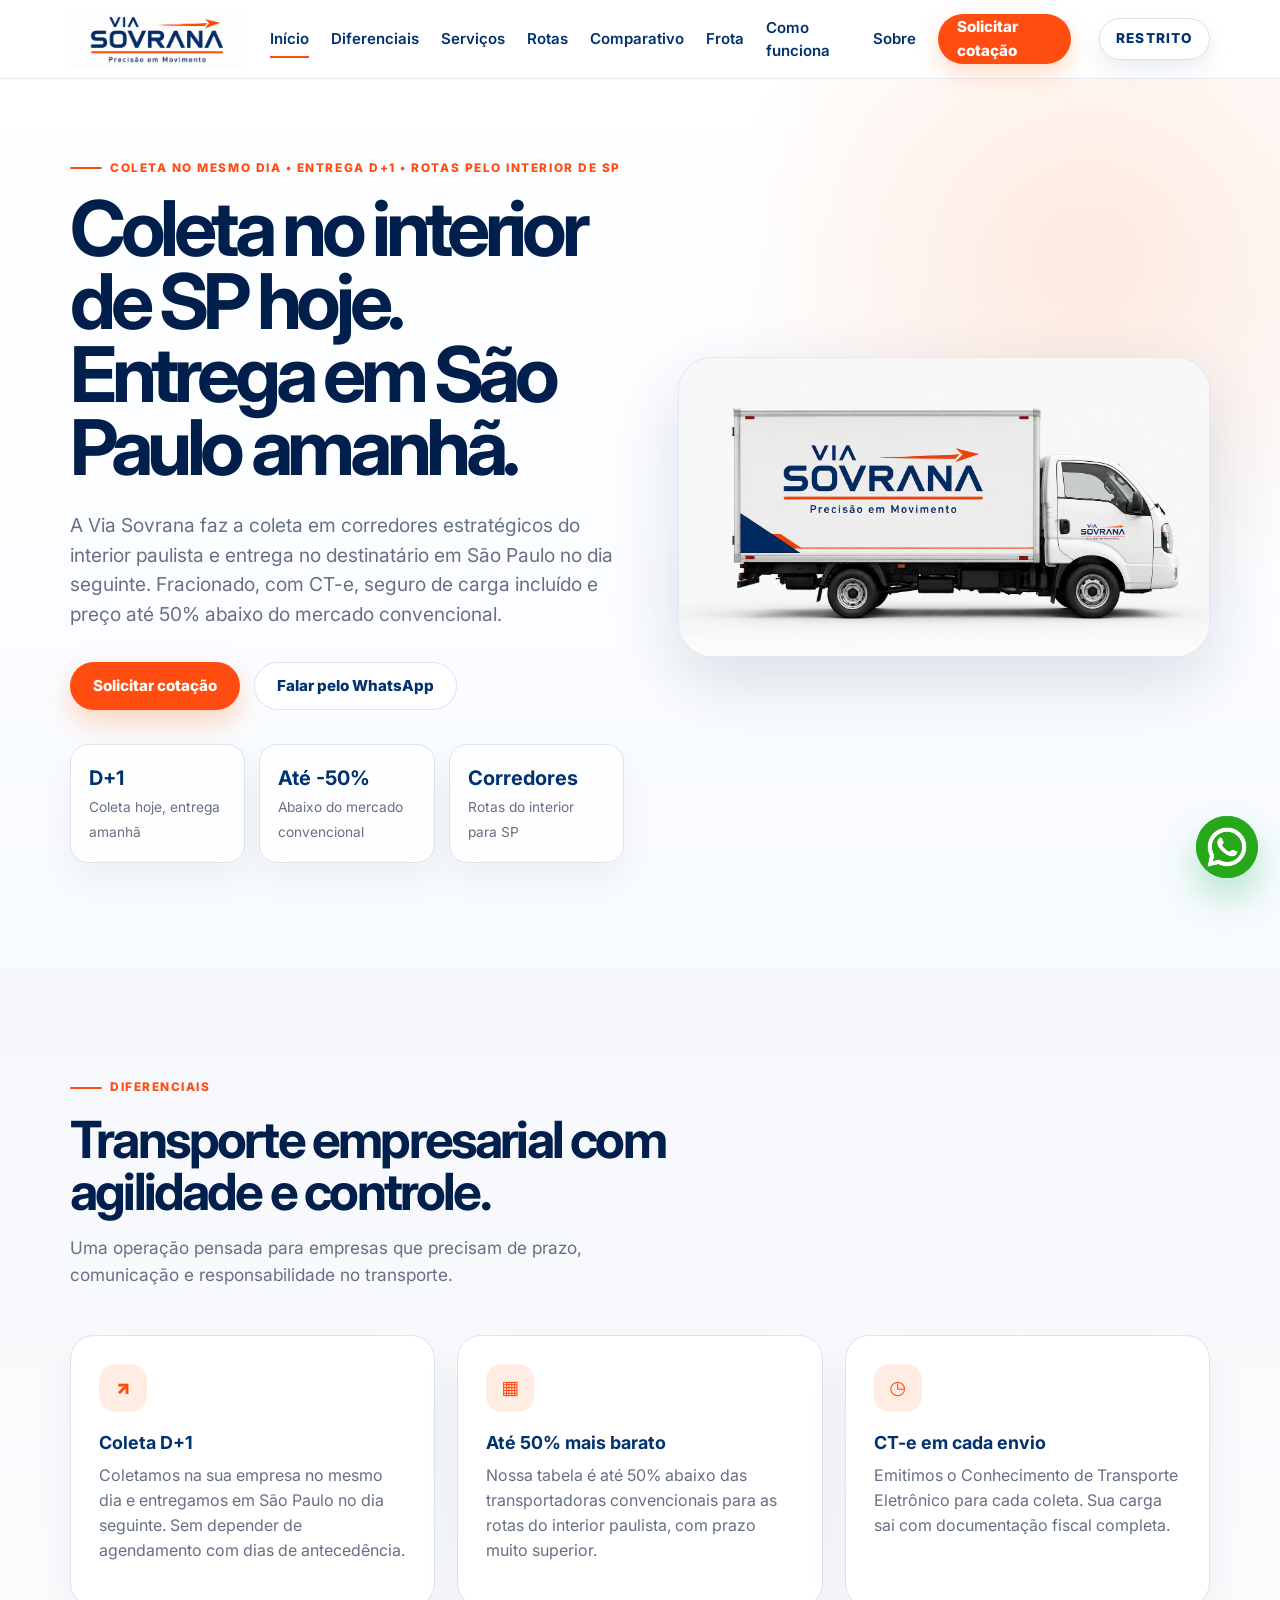
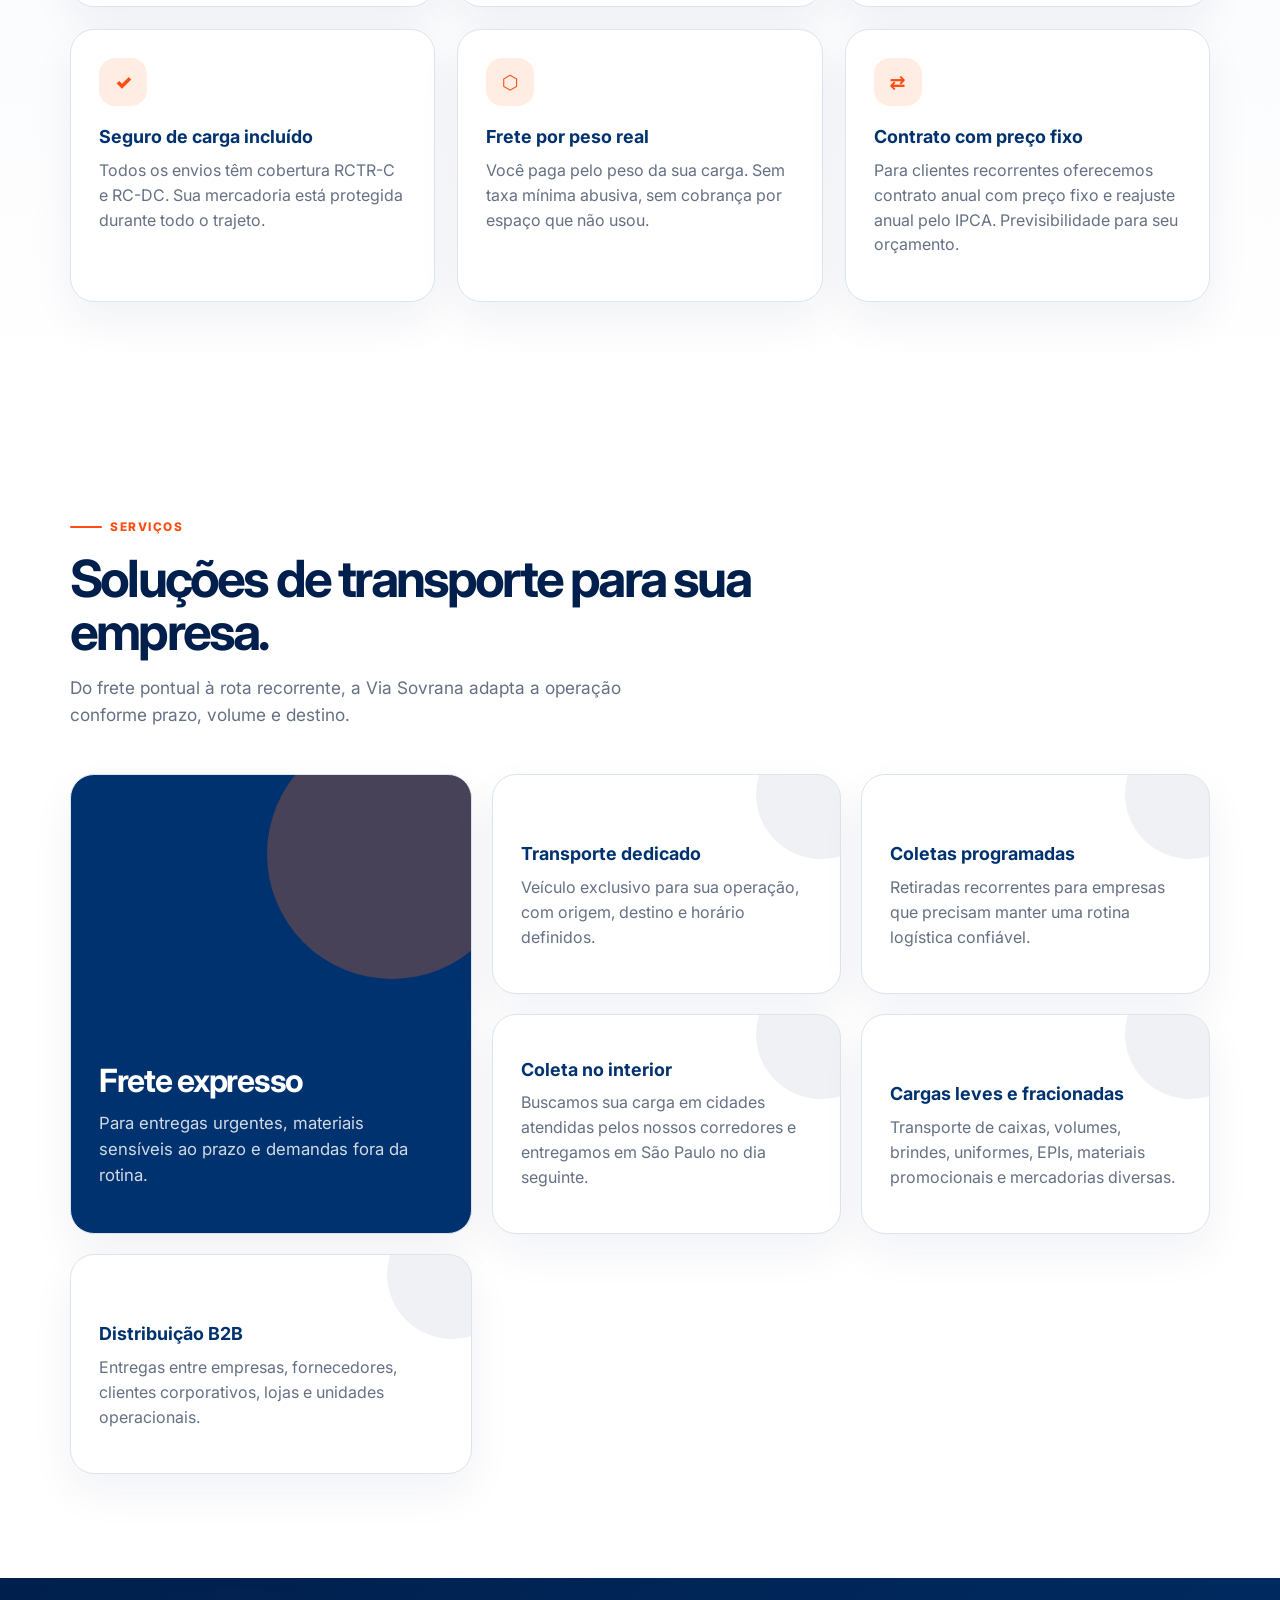
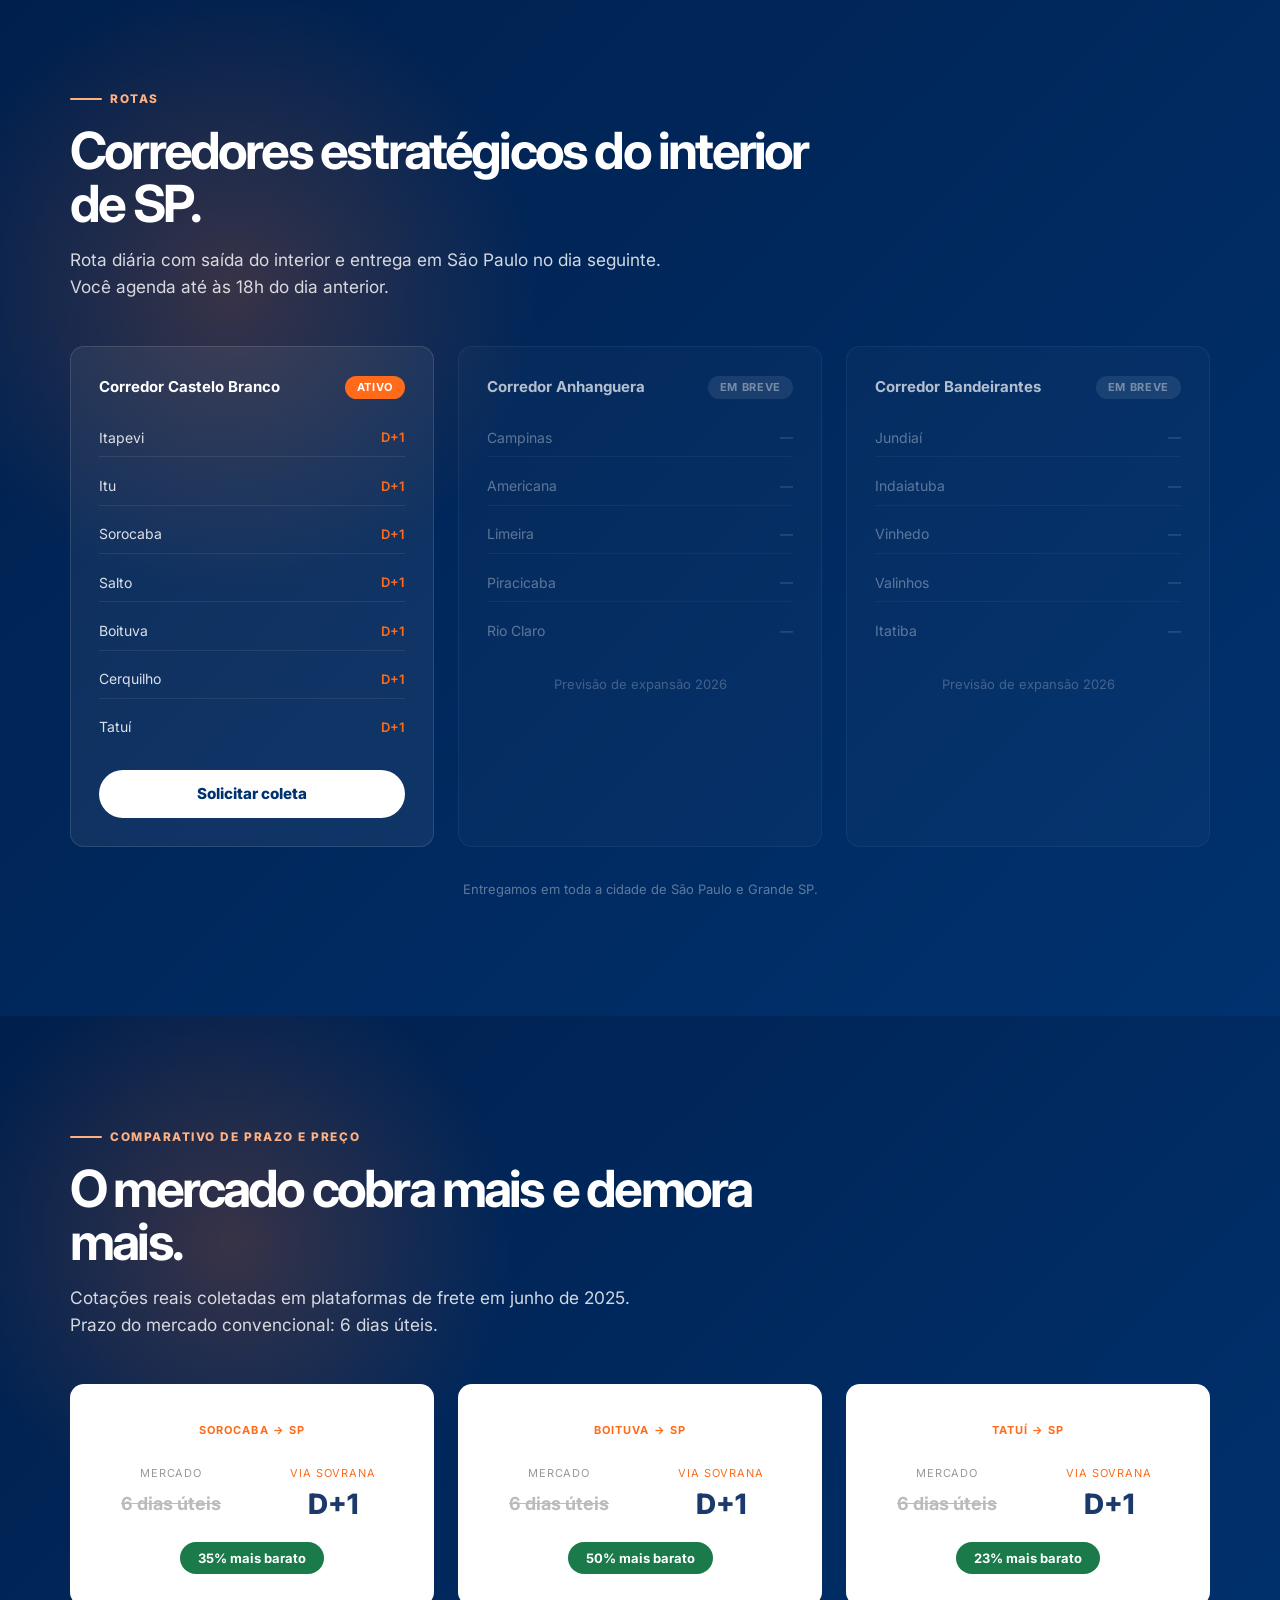
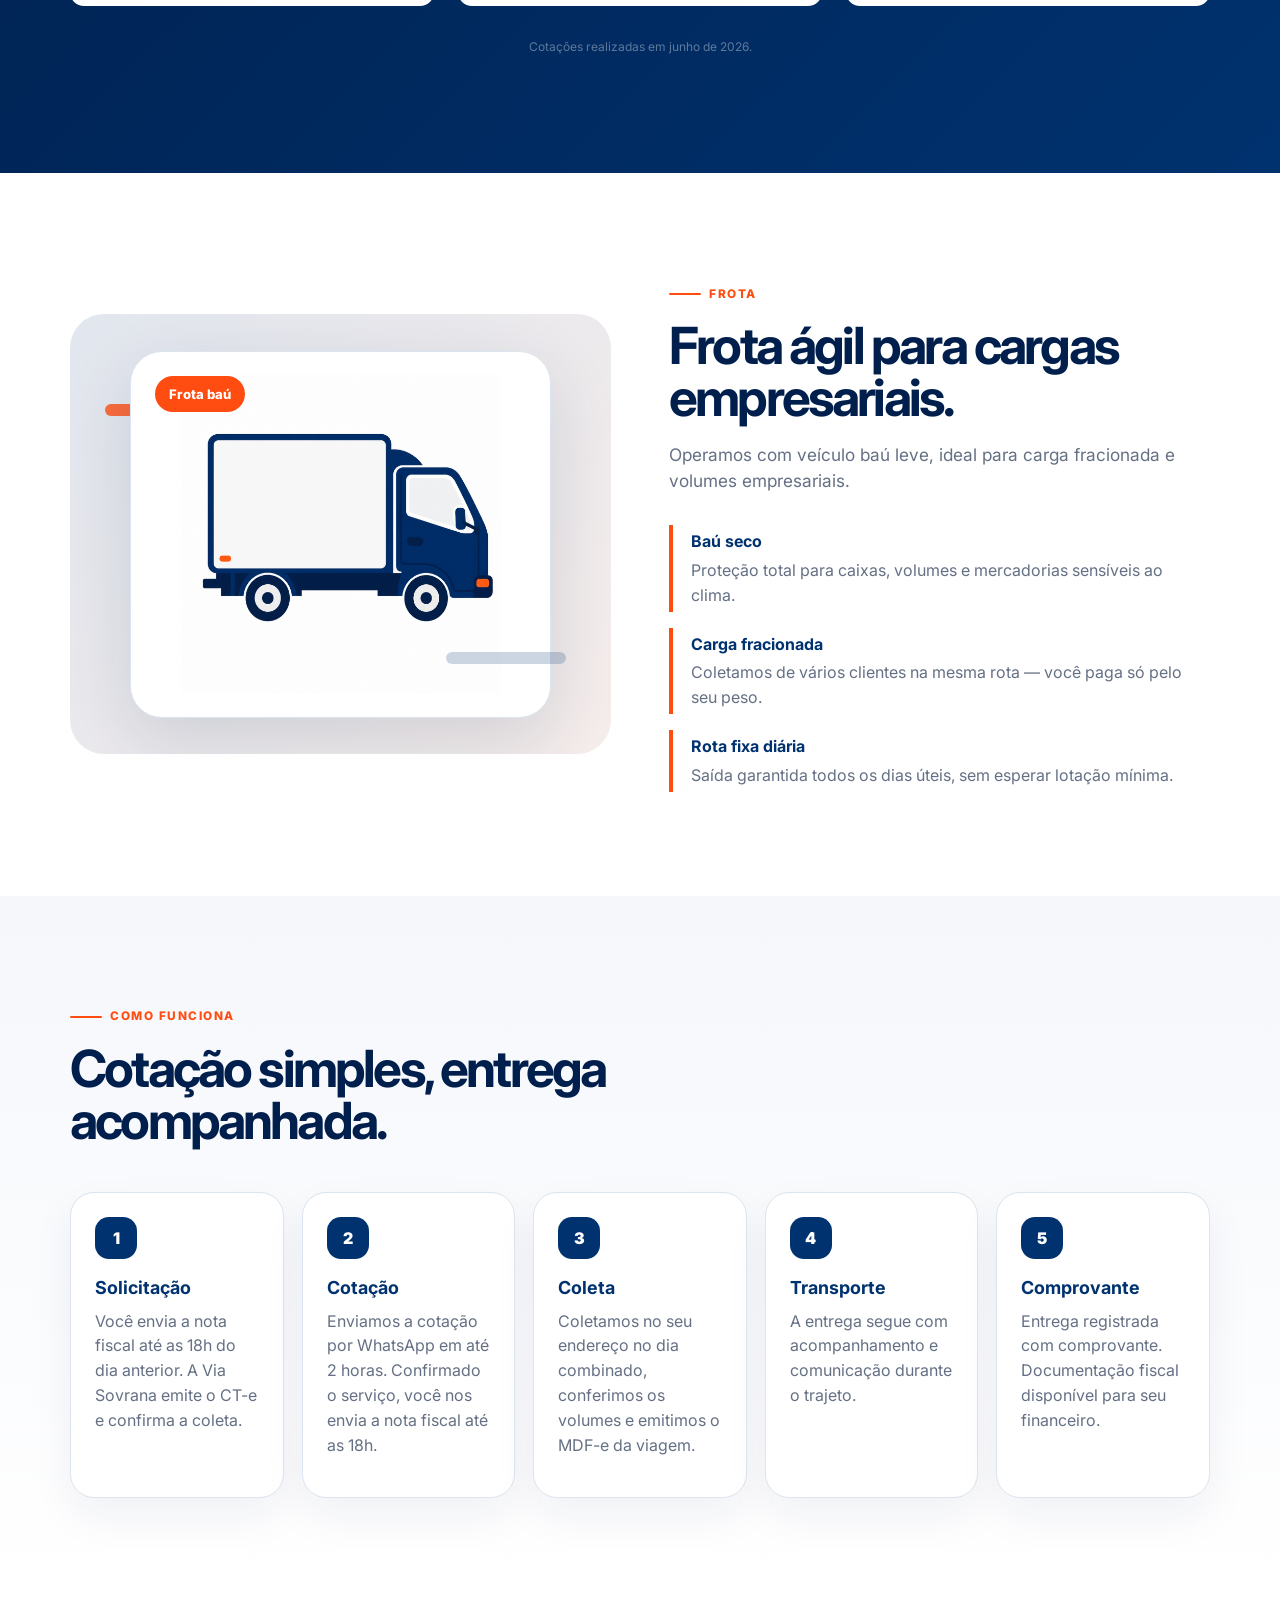
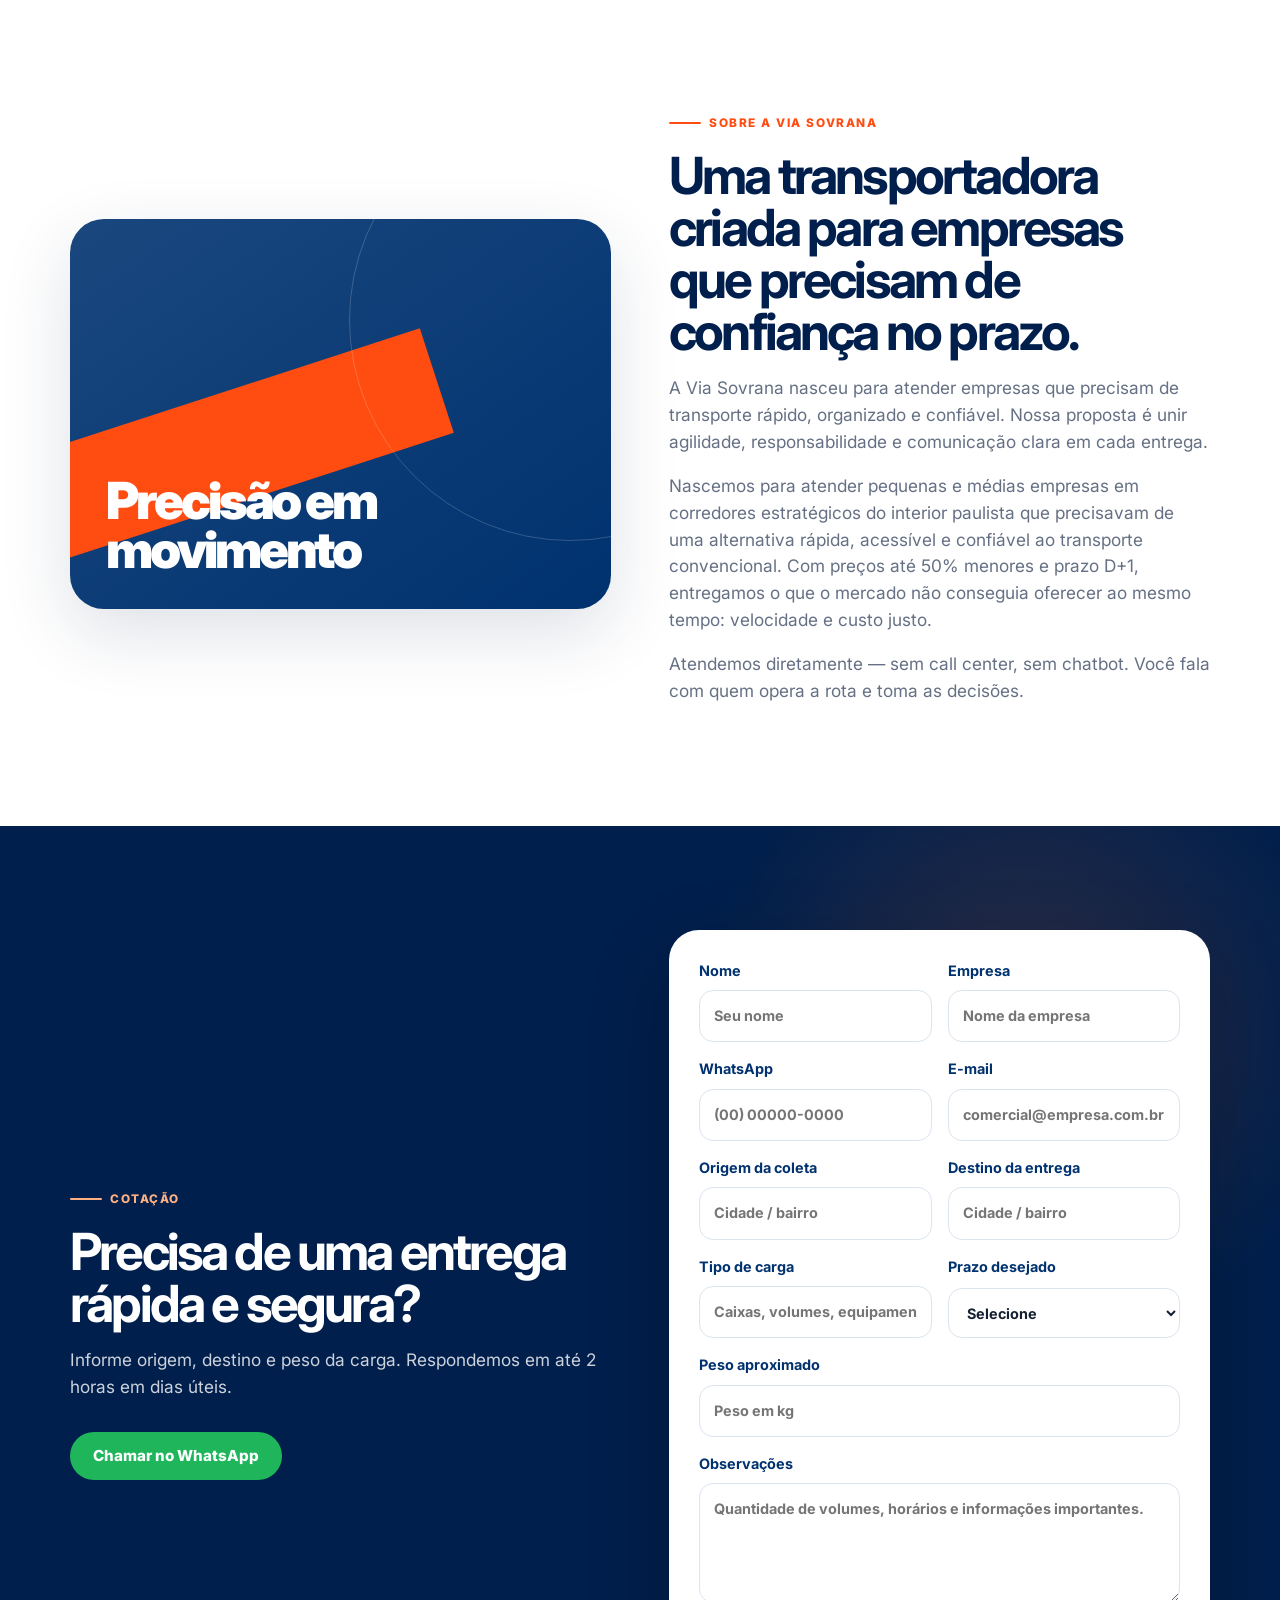
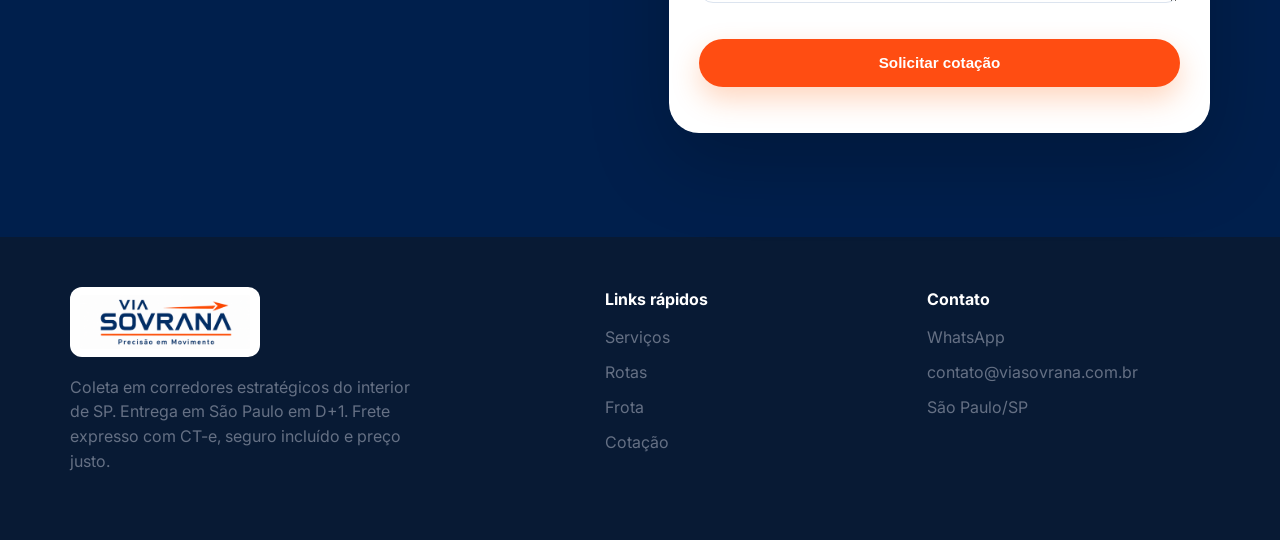
==== commit c580fa12: "refactor" ====
--- a/index.html
+++ b/index.html
@@ -37,6 +37,7 @@
         <a href="#sobre">Sobre</a>
         <a class="btn btn-small" href="#cotacao">Solicitar cotação</a>
       </div>
+      <a class="btn btn-restrito" href="app-calc/index.html">RESTRITO</a>
     </nav>
   </header>
 
--- a/styles.css
+++ b/styles.css
@@ -292,6 +292,24 @@
   background: var(--orange);
   color: var(--white);
   box-shadow: 0 10px 22px rgba(255, 107, 26, .24);
+}
+
+.btn-restrito {
+  min-height: 42px;
+  padding: 0 16px;
+  border: 1px solid rgba(21, 32, 51, .14);
+  background: rgba(255, 255, 255, .92);
+  color: var(--navy);
+  font-size: .85rem;
+  letter-spacing: .08em;
+  text-transform: uppercase;
+  border-radius: 999px;
+  box-shadow: 0 10px 22px rgba(16, 41, 79, .08);
+}
+
+.btn-restrito:hover {
+  background: rgba(255, 255, 255, 1);
+  transform: translateY(-1px);
 }
 
 .btn-whatsapp {
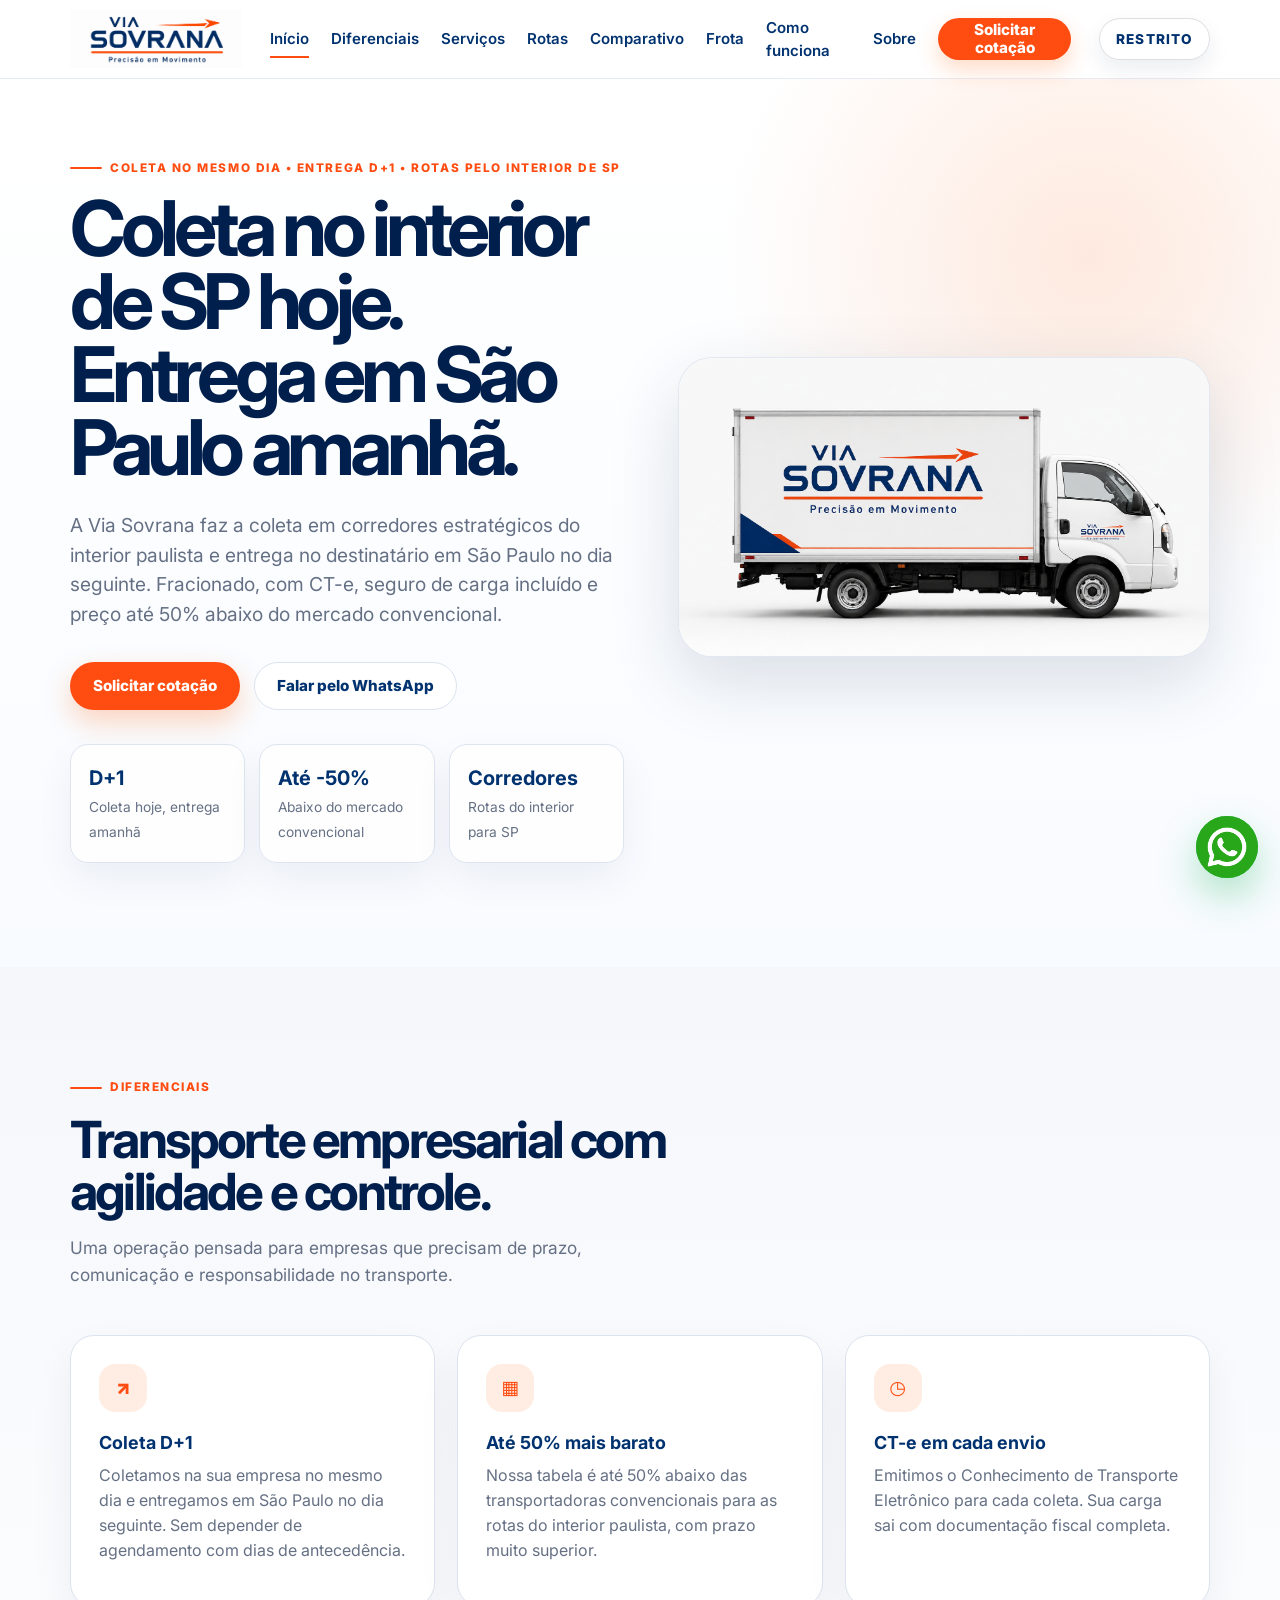
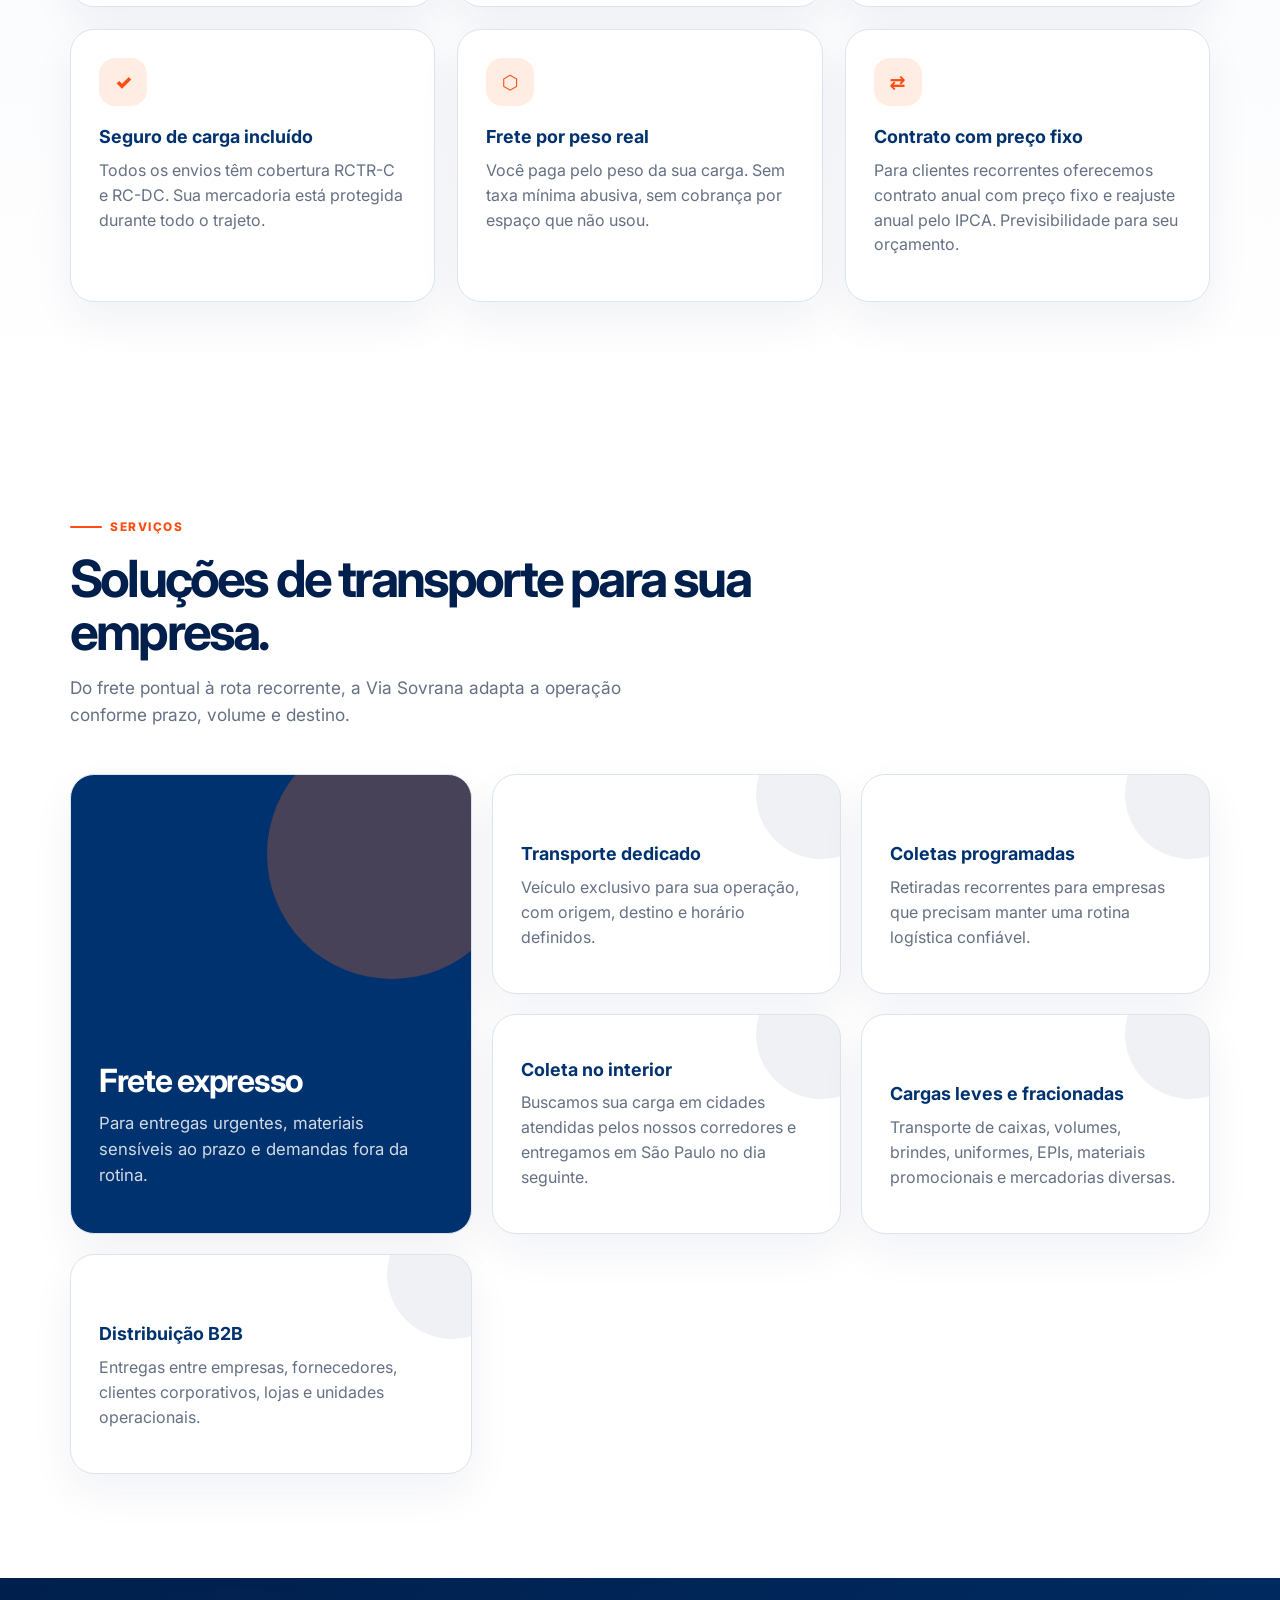
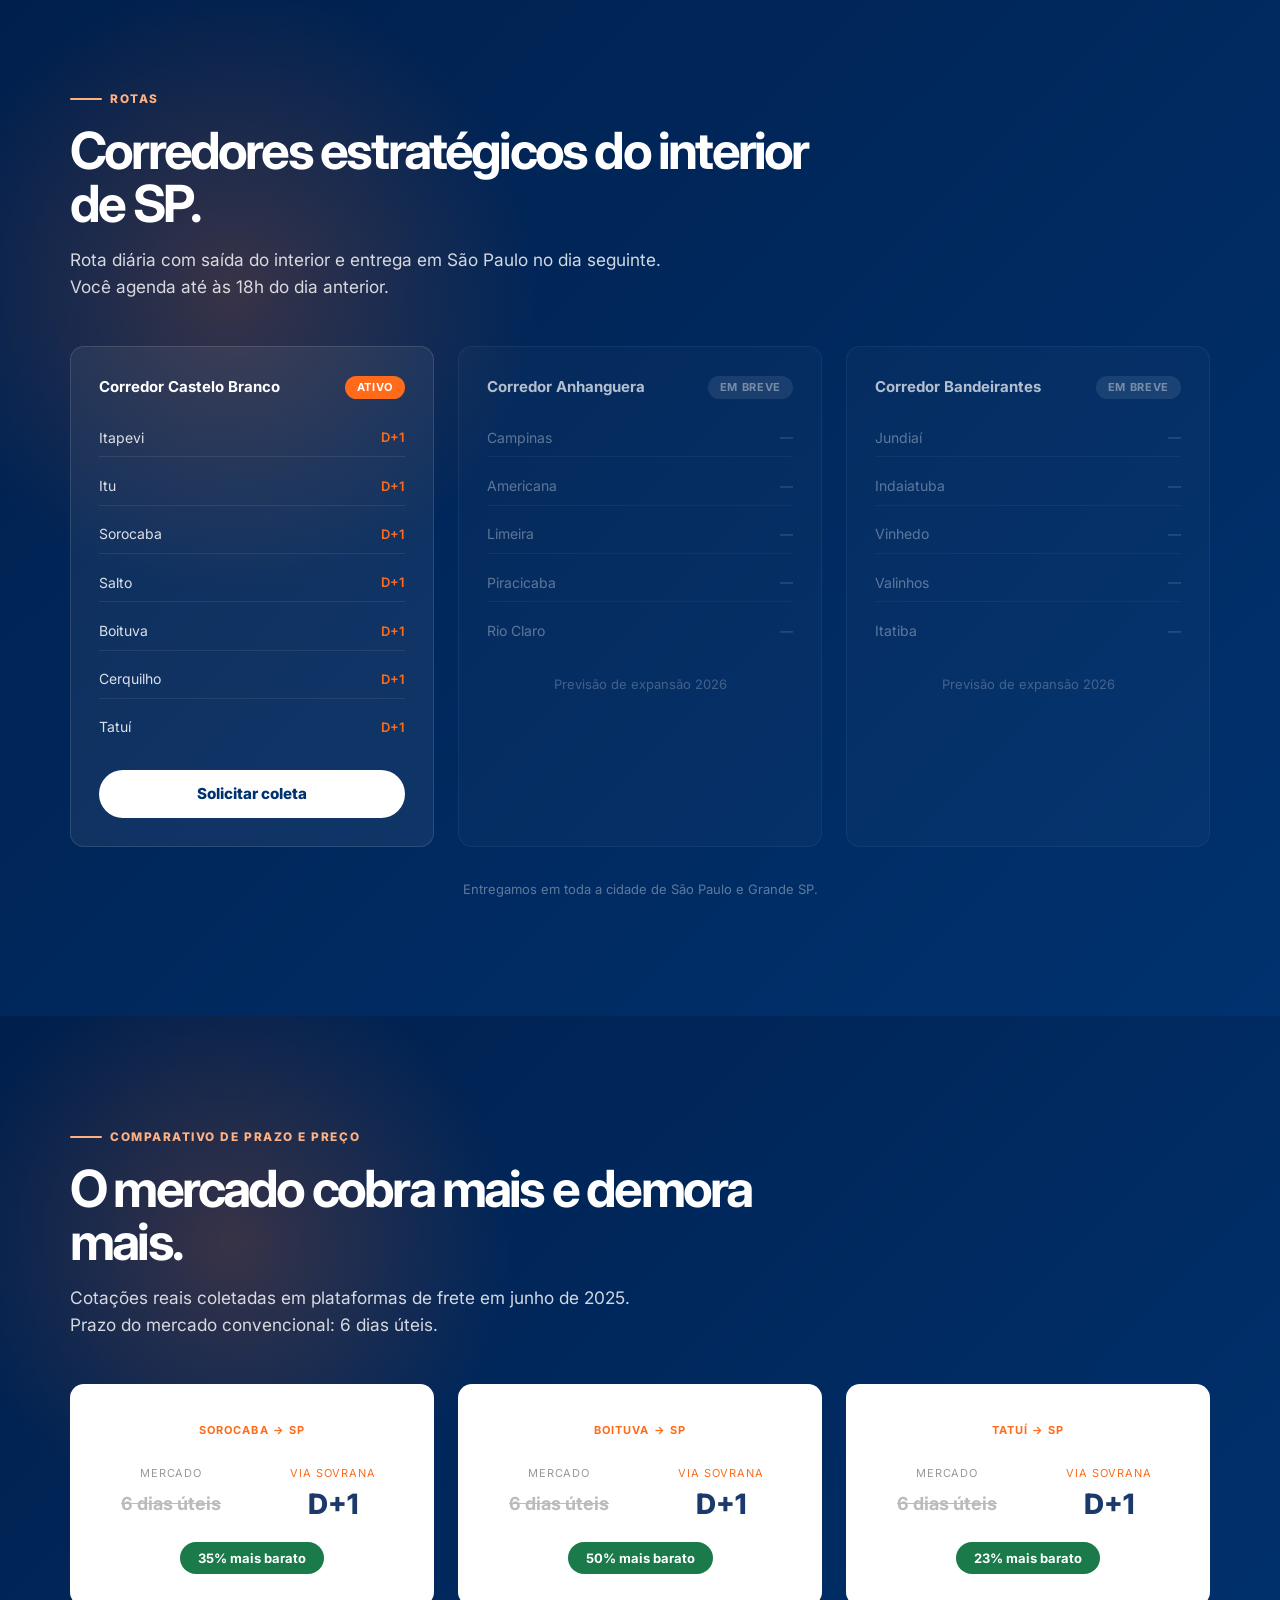
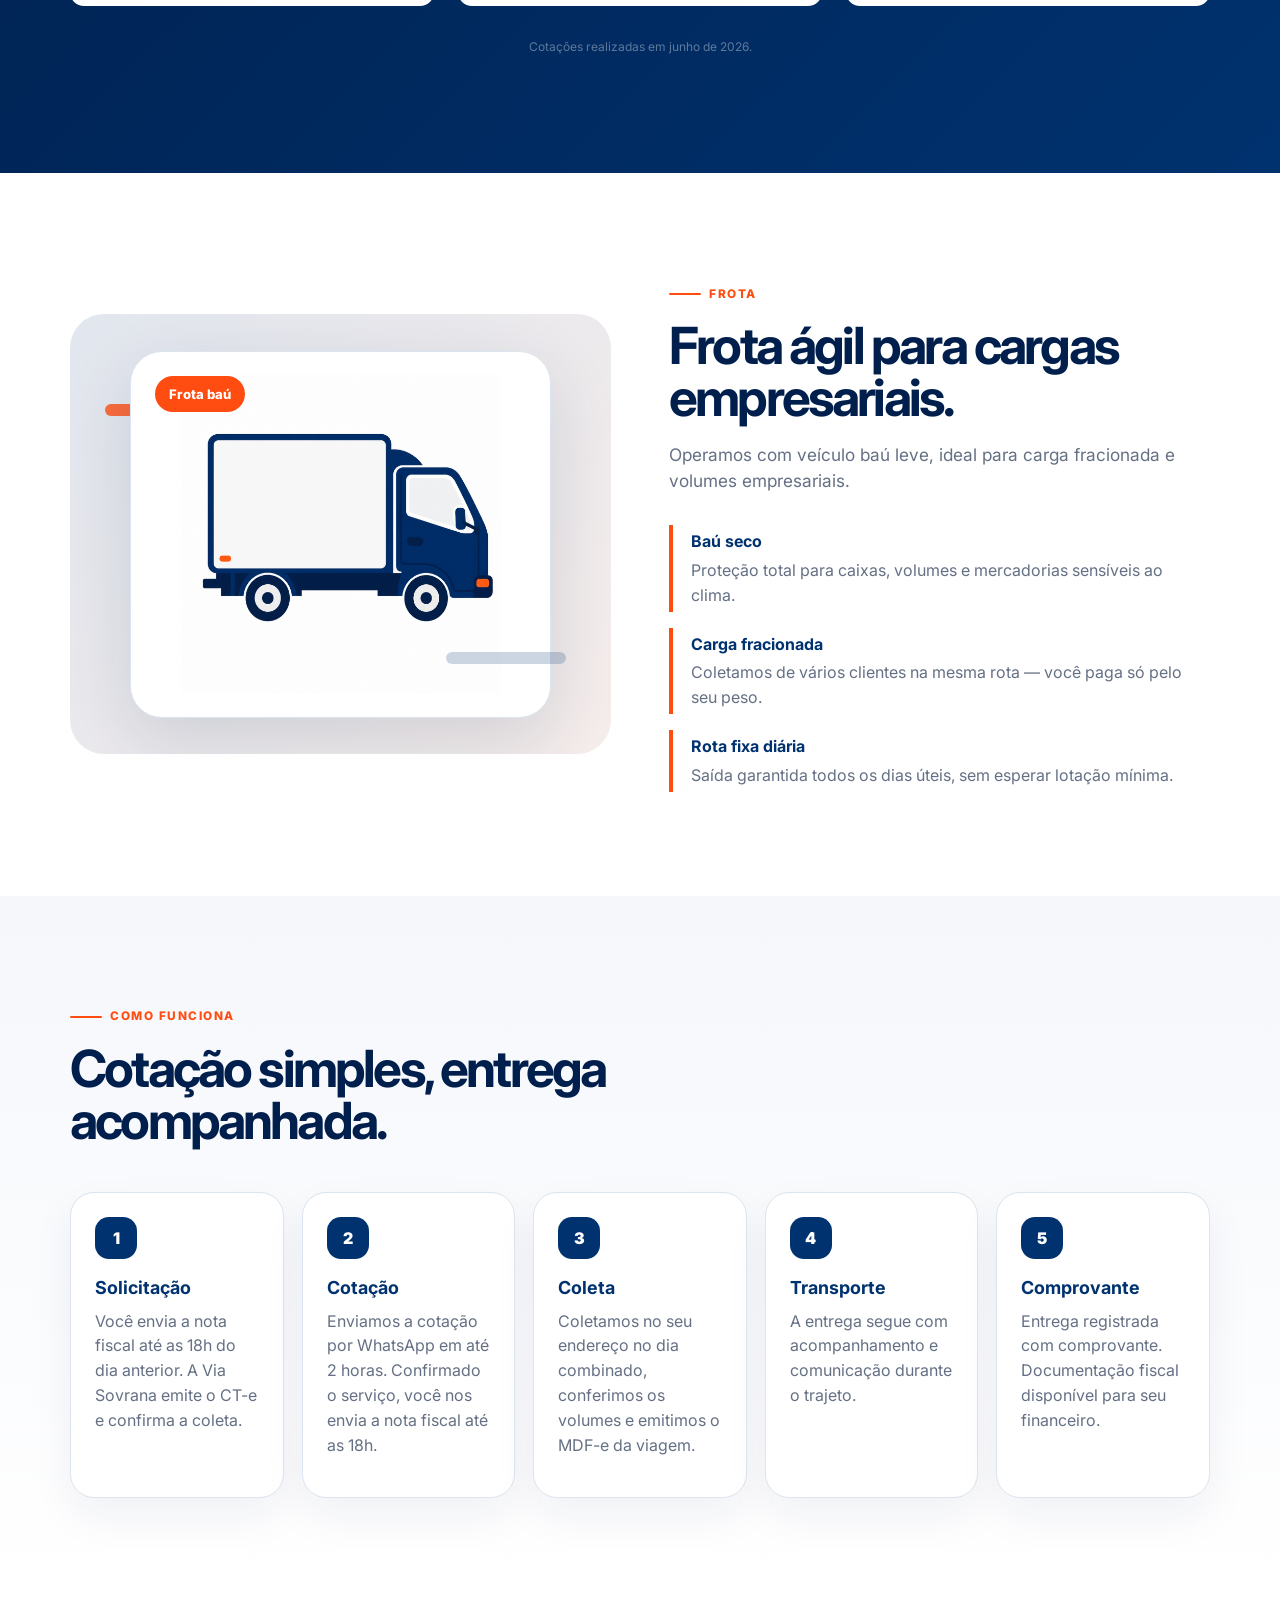
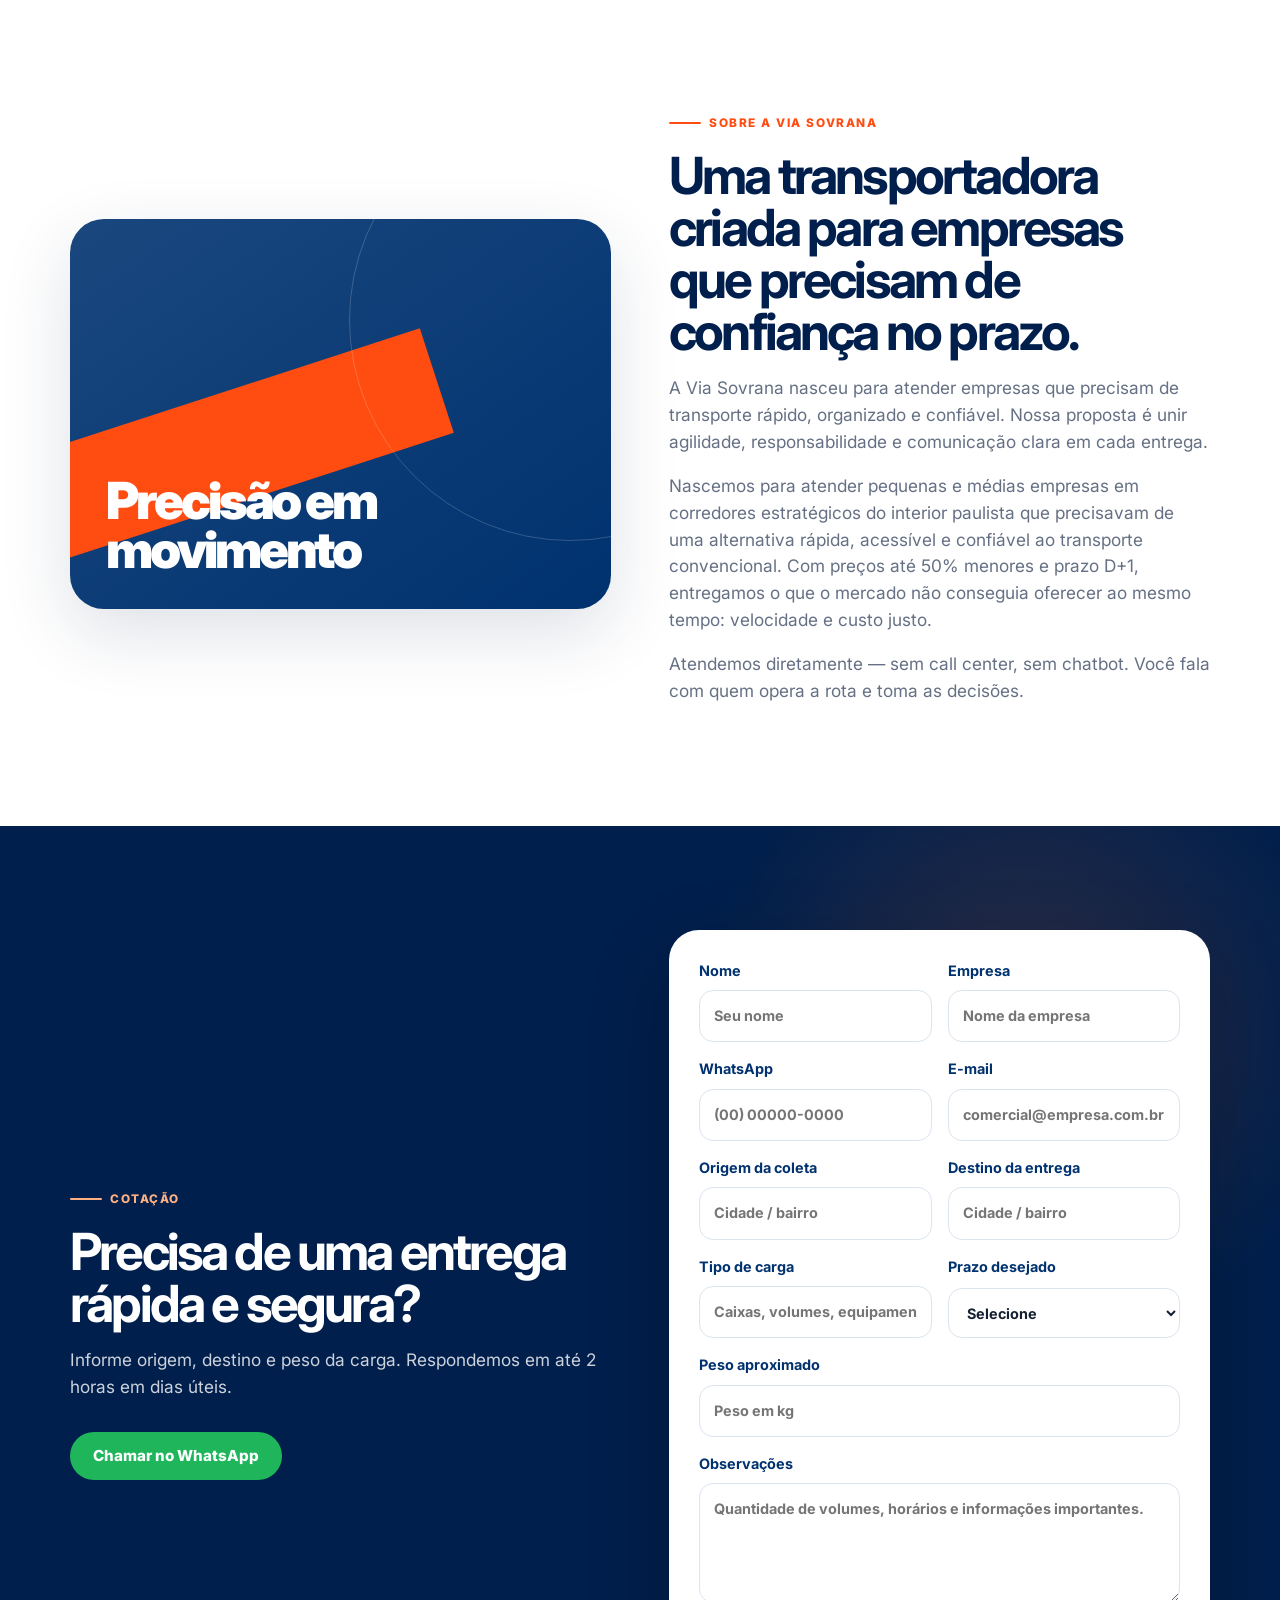
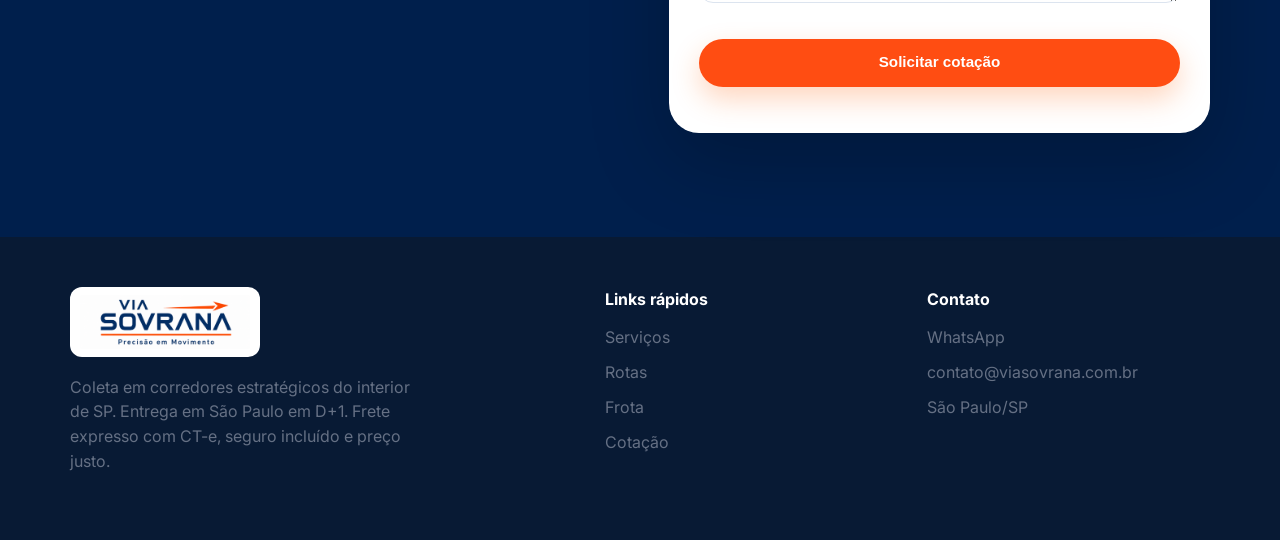
==== commit d7fad825: "novos botoes" ====
--- a/index.html
+++ b/index.html
@@ -37,6 +37,7 @@
         <a href="#sobre">Sobre</a>
         <a class="btn btn-small" href="#cotacao">Solicitar cotação</a>
       </div>
+      <a class="btn btn-small mobile-cta" href="#cotacao">Solicitar cotação</a>
       <a class="btn btn-restrito" href="app-calc/index.html">RESTRITO</a>
     </nav>
   </header>
--- a/styles.css
+++ b/styles.css
@@ -256,6 +256,8 @@
   border: 1px solid transparent;
   font-weight: 800;
   font-size: .95rem;
+  text-align: center;
+  line-height: 1.2;
   transition: transform .18s ease, box-shadow .18s ease, background .18s ease;
   cursor: pointer;
 }
@@ -310,6 +312,10 @@
 .btn-restrito:hover {
   background: rgba(255, 255, 255, 1);
   transform: translateY(-1px);
+}
+
+.mobile-cta {
+  display: none;
 }
 
 .btn-whatsapp {
@@ -1197,6 +1203,20 @@
     margin-top: 8px;
   }
 
+  .btn-restrito {
+    display: none !important;
+  }
+
+  .mobile-cta {
+    display: inline-flex !important;
+  }
+
+  .nav-links .btn-small {
+    width: 100%;
+    justify-content: center;
+    text-align: center;
+  }
+
   .nav-links a:not(.btn)::after {
     display: none;
   }
